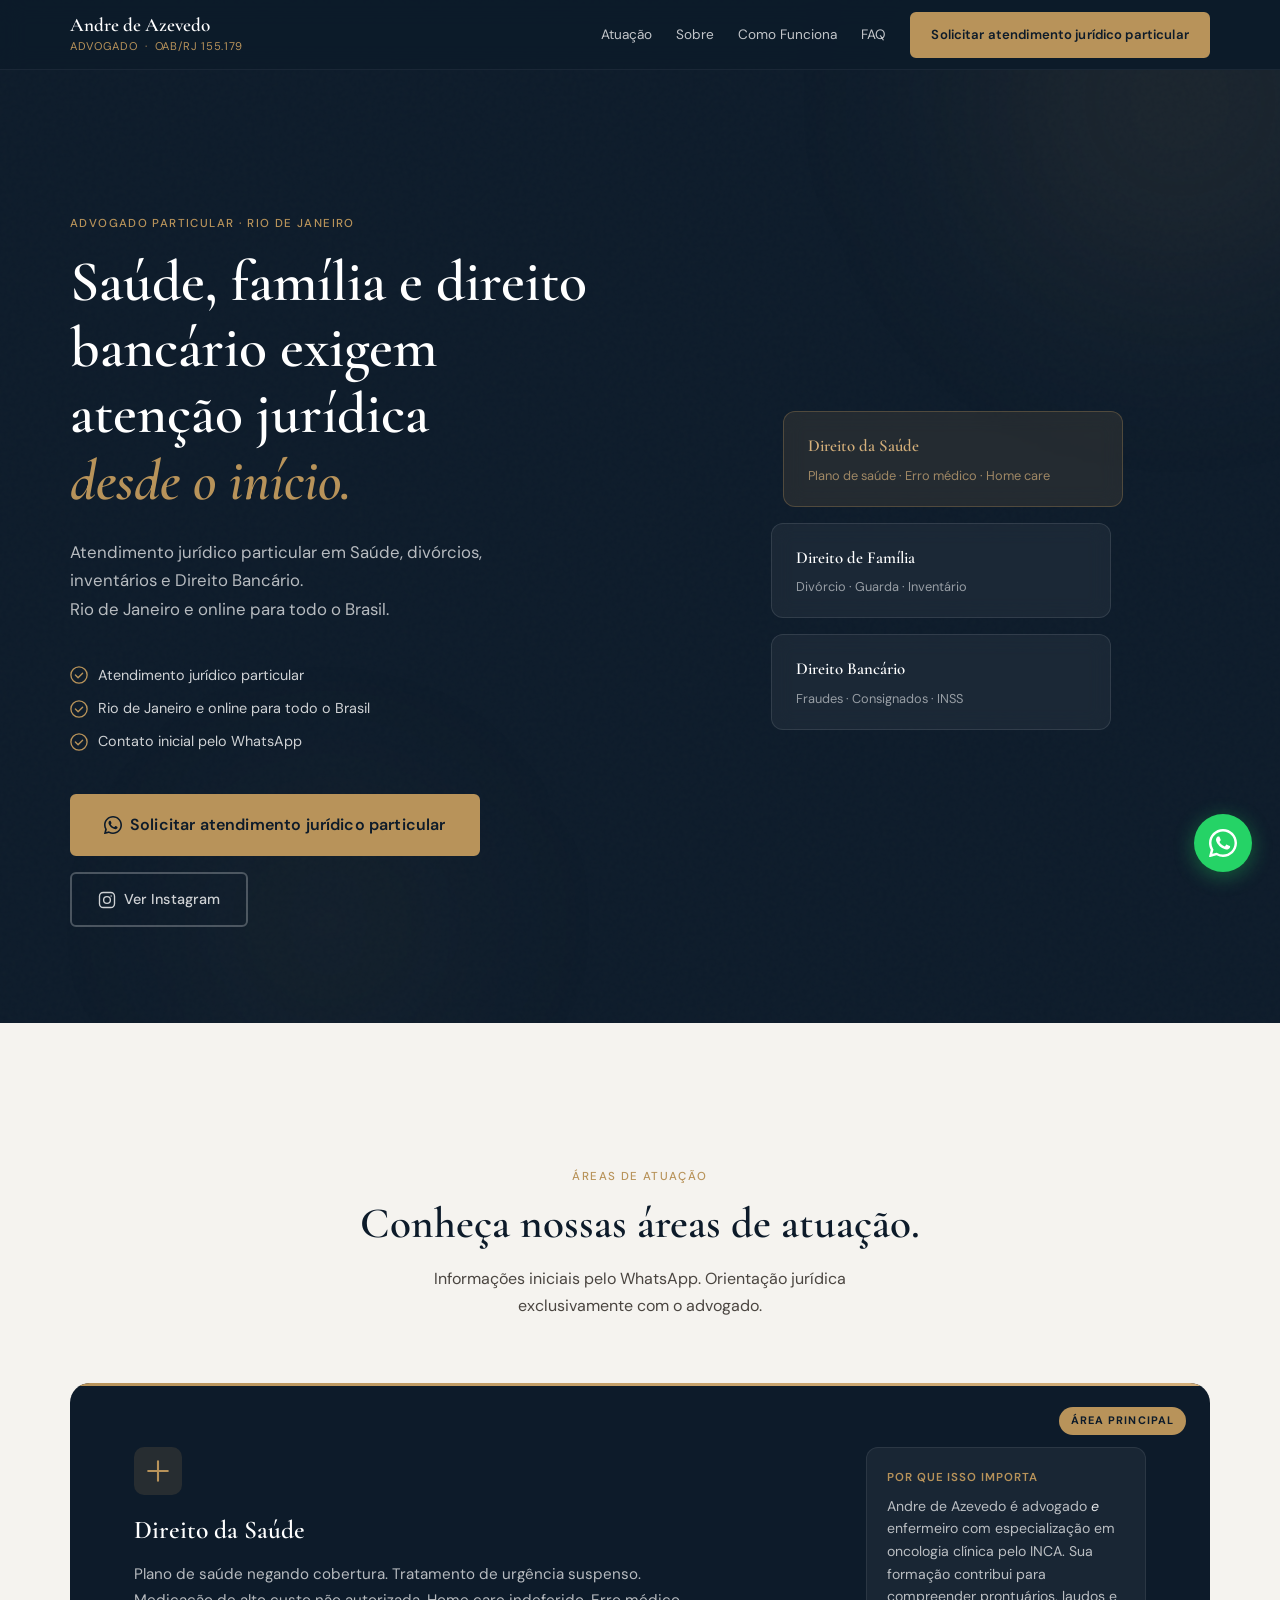
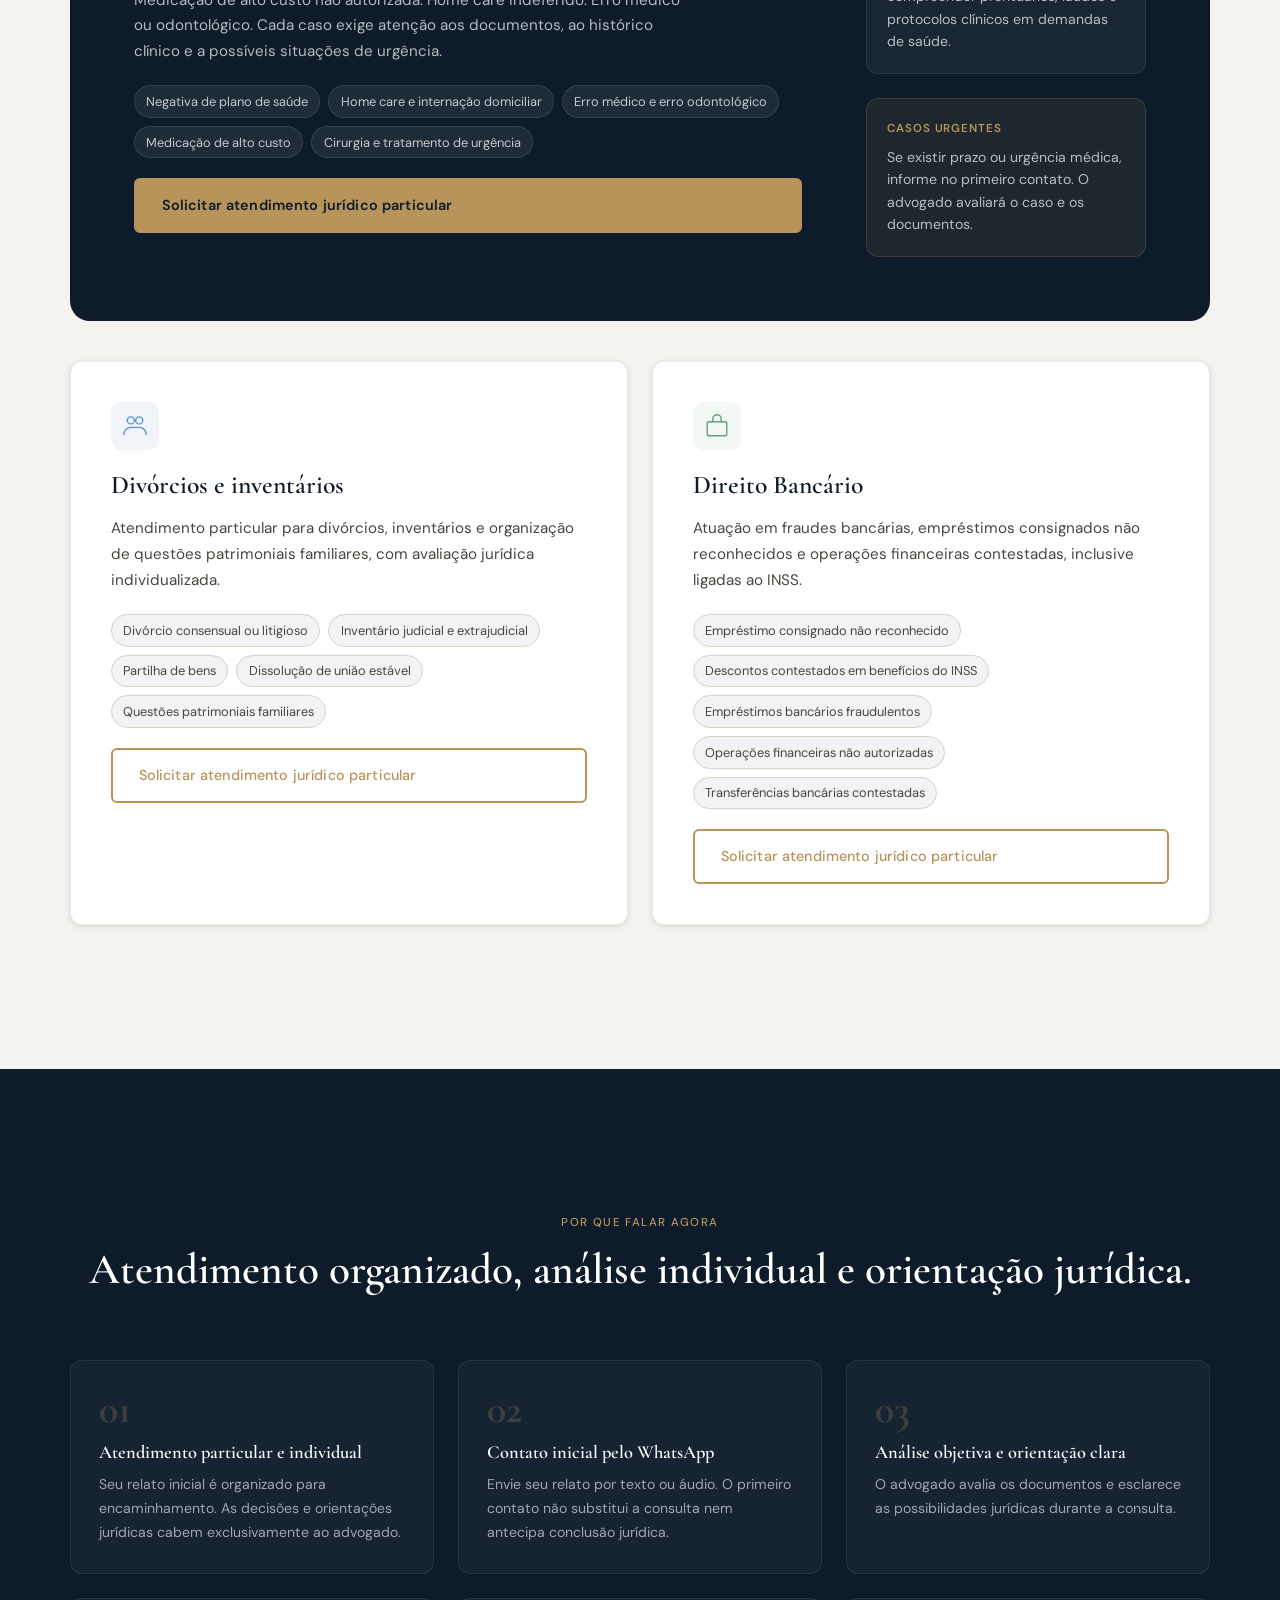
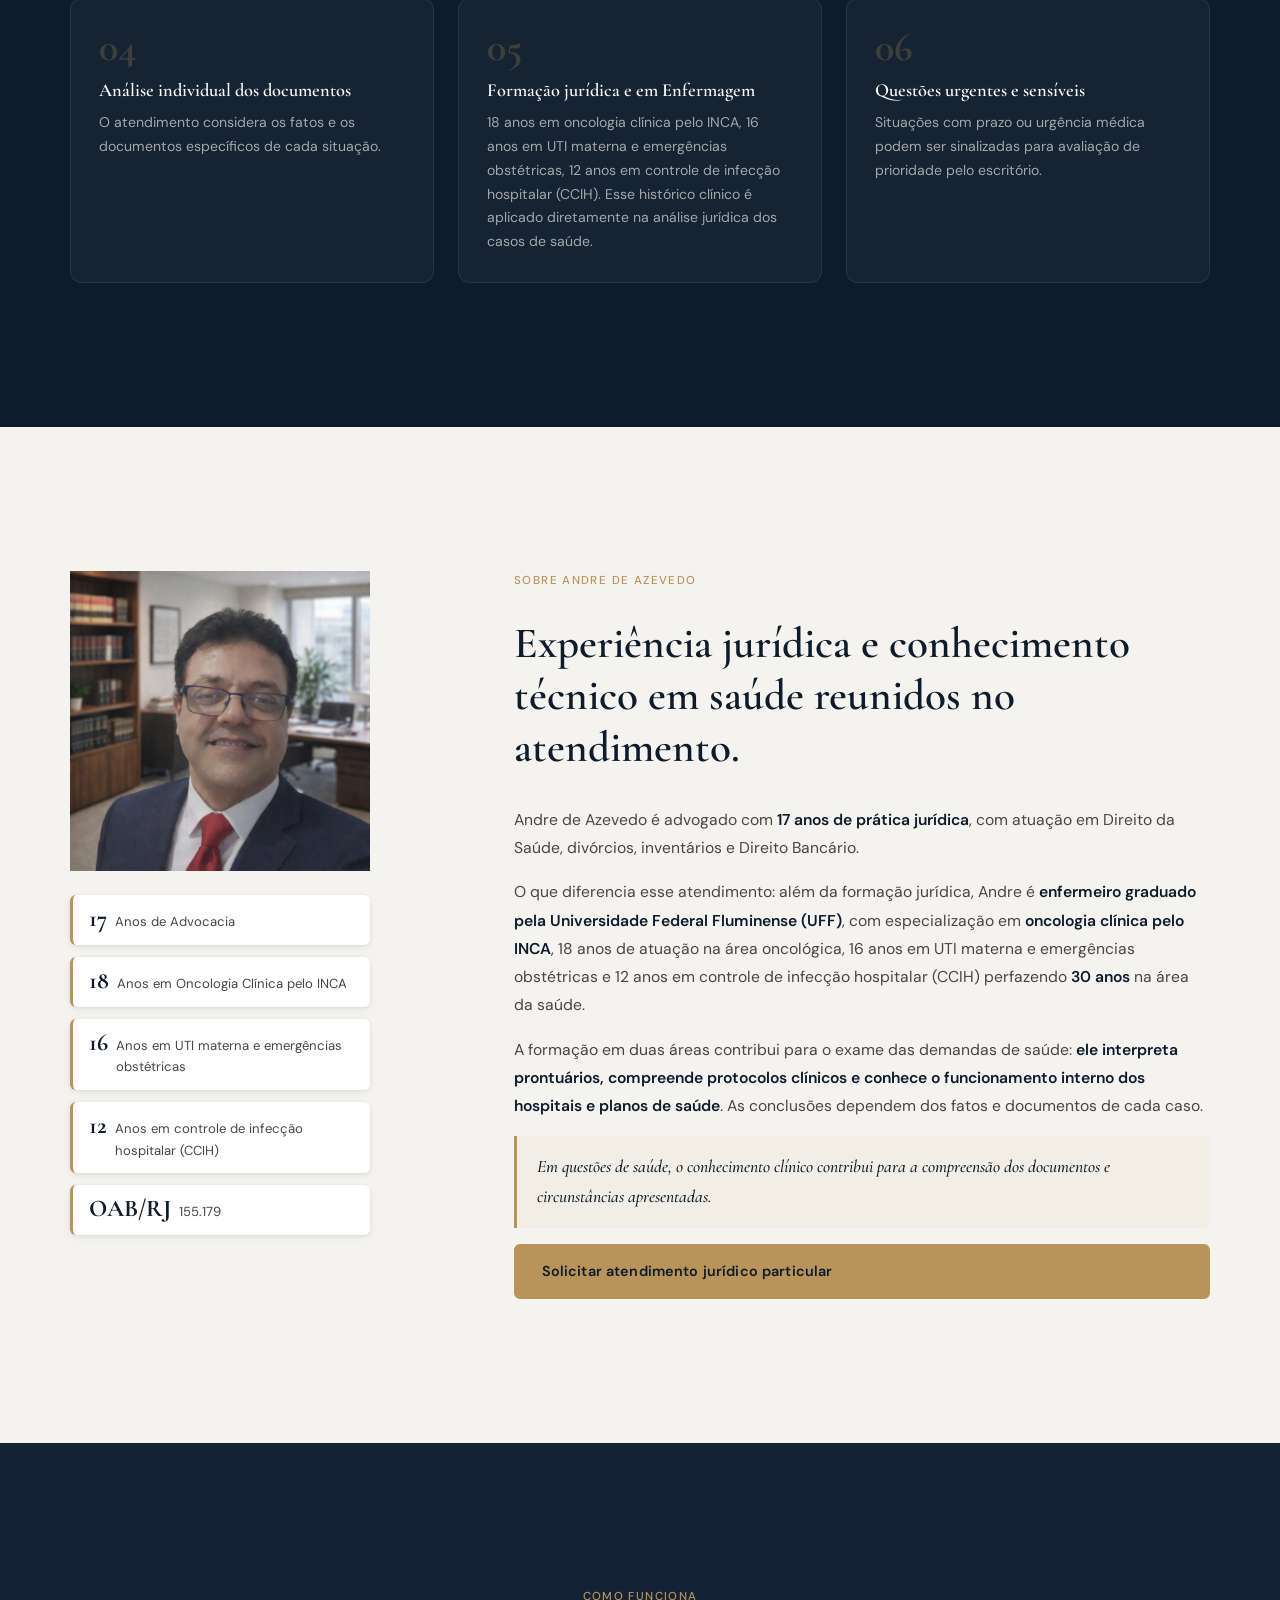
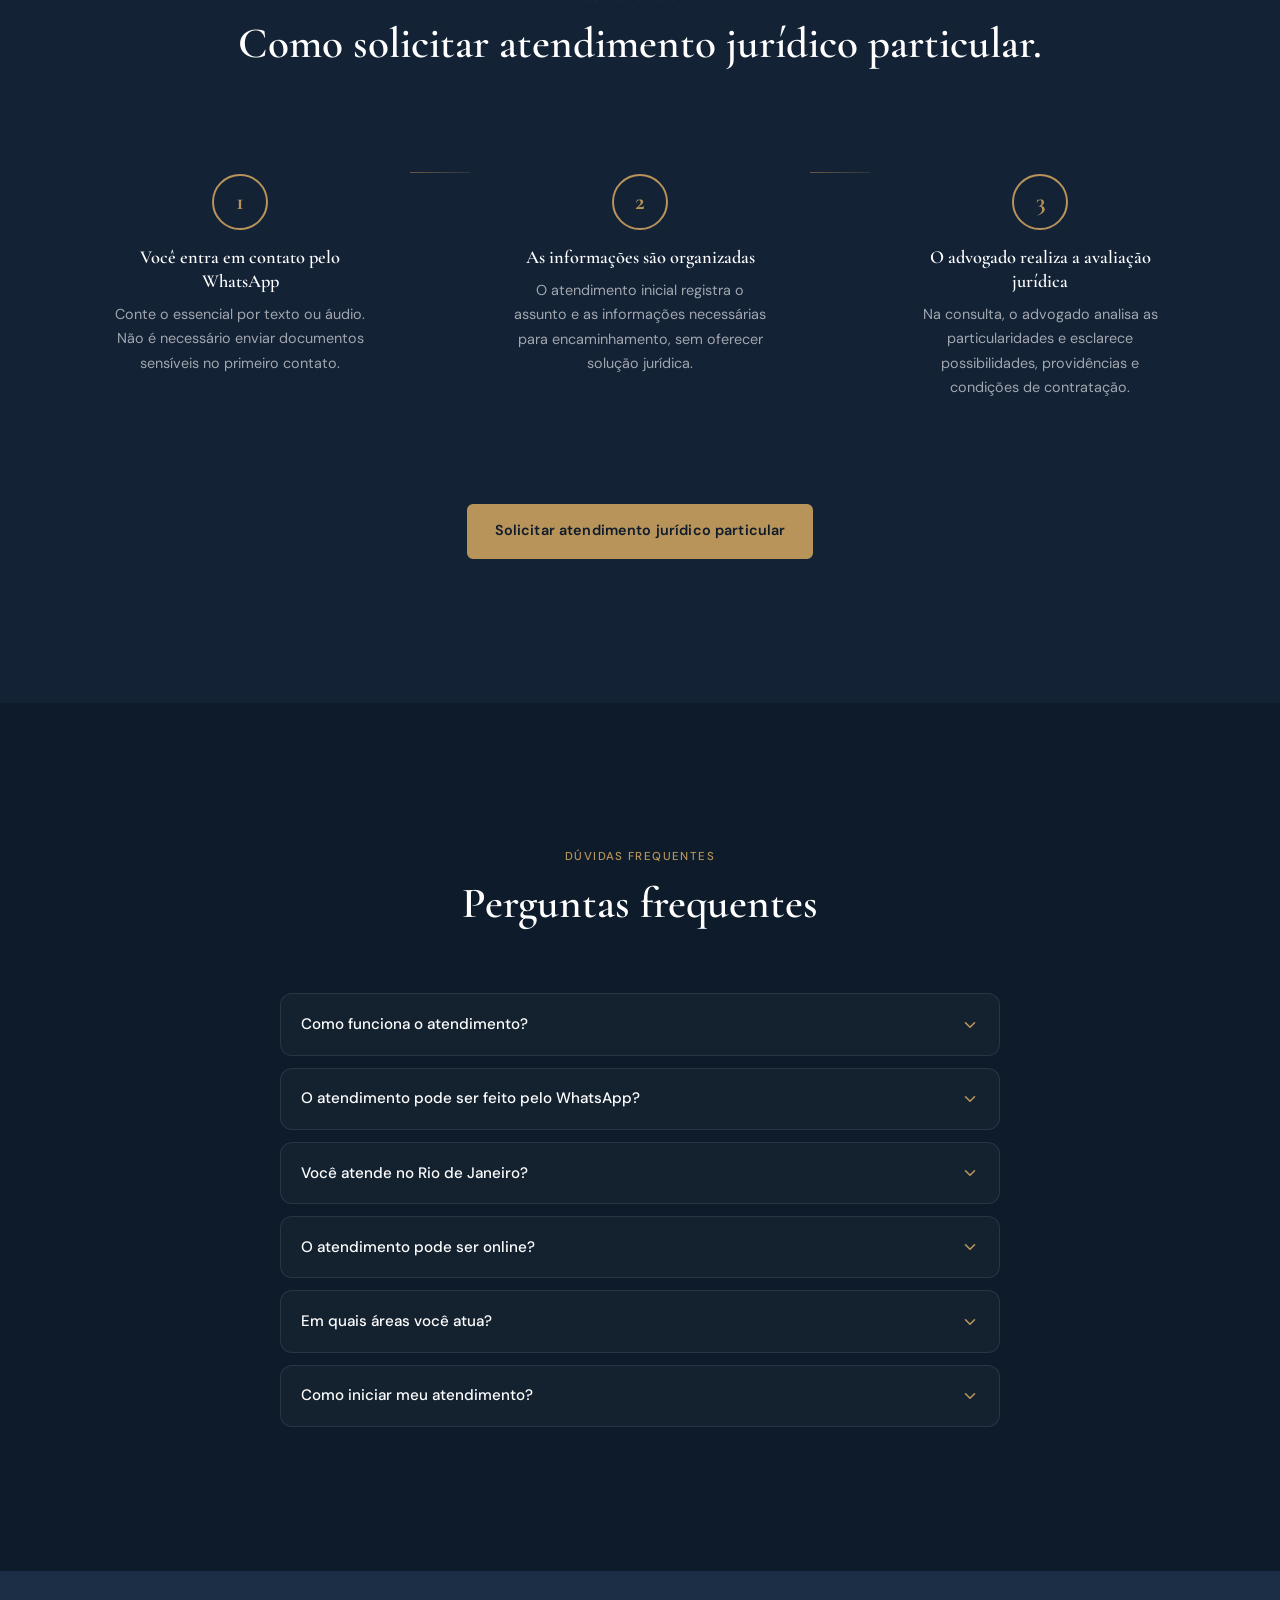
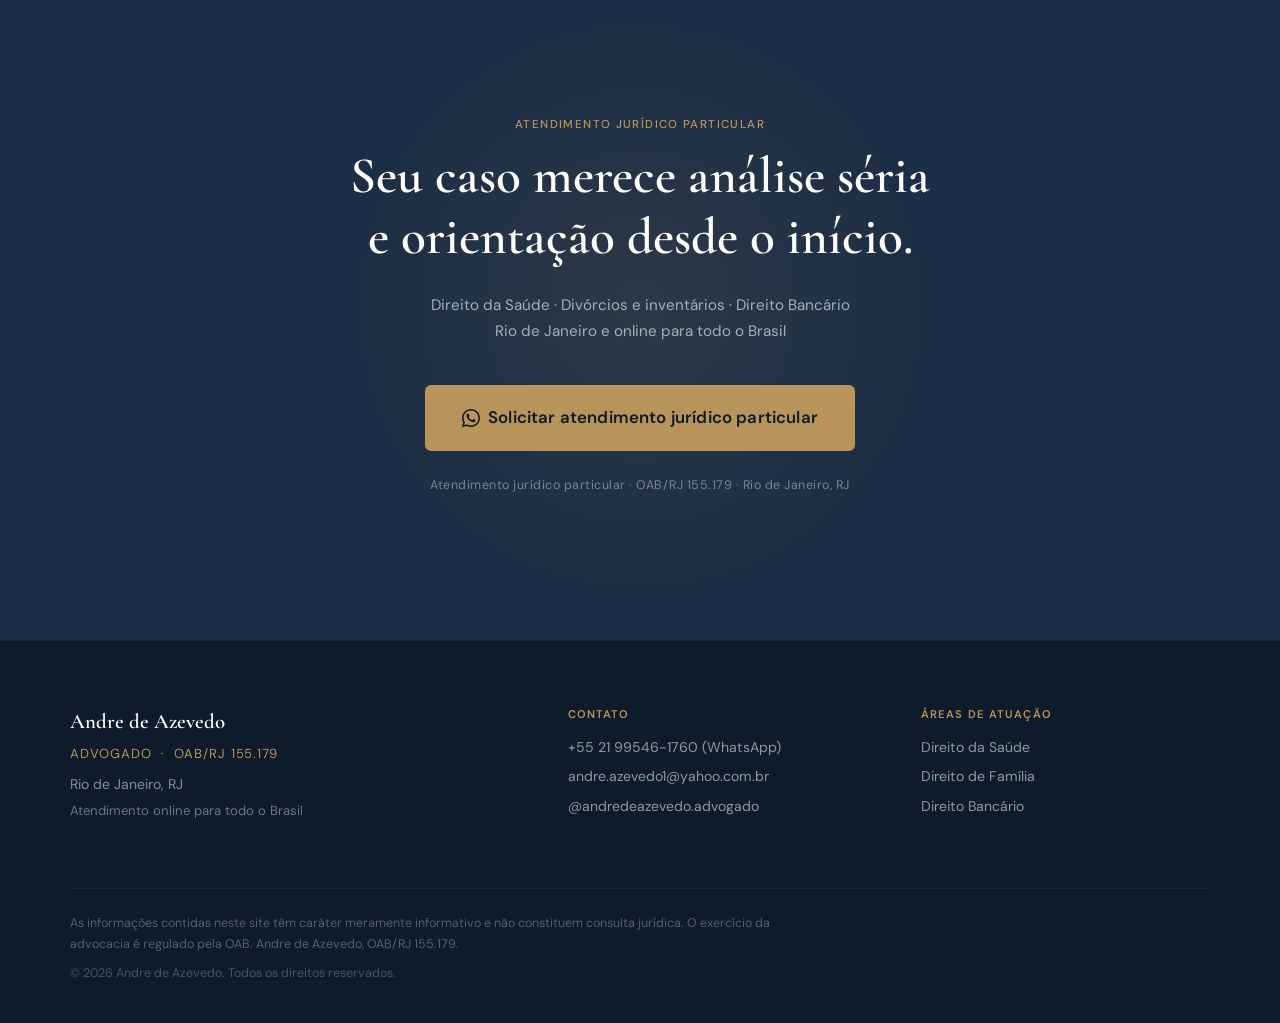
==== index.html @ 3c3c24b4 "Corrigir link da seção Direito Bancário no rodapé" ====
<!DOCTYPE html>
<html lang="pt-BR">
	<head>
		<meta charset="UTF-8">
		<meta name="viewport" content="width=device-width, initial-scale=1.0">

		<!-- ============================================================
       SEO - TITLE & META
       ============================================================ -->
		<title>André de Azevedo | Advocacia Particular RJ | Saúde, Divórcios, Inventários e Bancário</title>
		<link rel="icon" type="image/png" href="./assets/balance.png">
		<meta name="description" content="Advocacia particular no Rio de Janeiro em Direito da Saúde, divórcios, inventários e Direito Bancário, inclusive fraudes e consignados contestados. Contato inicial pelo WhatsApp.">
		<meta name="keywords" content="advogado divórcio rj, advogado inventário rj, advogado plano de saúde rj, advogado fraude bancária rj, advogado consignado rj">
		<meta name="robots" content="index, follow">
		<link rel="canonical" href="https://andredeazevedo.adv.br/">

		<!-- Open Graph -->
		<meta property="og:type" content="website">
		<meta property="og:title" content="Andre de Azevedo – Advogado Particular | Rio de Janeiro">
		<meta property="og:description" content="Advocacia particular em Saúde, Divórcios, Inventários e Direito Bancário. Rio de Janeiro e online.">
		<meta property="og:url" content="https://andredeazevedo.adv.br/">
		<meta property="og:locale" content="pt_BR">
		<!-- og:image: adicione o caminho da sua foto ou imagem aqui -->
		<meta property="og:image" content="https://andredeazevedo.adv.br/img/og-image.jpg">

		<!-- ============================================================
       TRACKING PLACEHOLDERS
       Descomente e adicione seus IDs quando estiver pronto
       ============================================================ -->

		<!-- Google Tag Manager -->
		<!--
  <script>(function(w,d,s,l,i){w[l]=w[l]||[];w[l].push({'gtm.start':
  new Date().getTime(),event:'gtm.js'});var f=d.getElementsByTagName(s)[0],
  j=d.createElement(s),dl=l!='dataLayer'?'&l='+l:'';j.async=true;j.src=
  'https://www.googletagmanager.com/gtm.js?id='+i+dl;f.parentNode.insertBefore(j,f);
  })(window,document,'script','dataLayer','GTM-XXXXXXX');</script>
  -->

		<!-- Google Analytics (GA4) -->
		<!--
  <script async src="https://www.googletagmanager.com/gtag/js?id=G-XXXXXXXXXX"></script>
  <script>
    window.dataLayer = window.dataLayer || [];
    function gtag(){dataLayer.push(arguments);}
    gtag('js', new Date());
    gtag('config', 'G-XXXXXXXXXX');
  </script>
  -->

		<!-- Meta Pixel -->
		<!--
  <script>
    !function(f,b,e,v,n,t,s){if(f.fbq)return;n=f.fbq=function(){n.callMethod?
    n.callMethod.apply(n,arguments):n.queue.push(arguments)};if(!f._fbq)f._fbq=n;
    n.push=n;n.loaded=!0;n.version='2.0';n.queue=[];t=b.createElement(e);t.async=!0;
    t.src=v;s=b.getElementsByTagName(e)[0];s.parent.insertBefore(t,s)}(window,
    document,'script','https://connect.facebook.net/en_US/fbevents.js');
    fbq('init', 'XXXXXXXXXXXXXXXXX');
    fbq('track', 'PageView');
  </script>
  -->

		<!-- JSON-LD Structured Data -->
		<script type="application/ld+json">
			{
				"@context": "https://schema.org",
				"@type": "LegalService",
				"name": "Andre de Azevedo – Advogado",
				"description": "Advocacia particular em Direito da Saúde, divórcios, inventários e Direito Bancário no Rio de Janeiro e online.",
				"url": "https://andredeazevedo.adv.br/",
				"telephone": "+55-21-99546-1760",
				"email": "andre.azevedo1@yahoo.com.br",
				"address": {
					"@type": "PostalAddress",
					"addressLocality": "Rio de Janeiro",
					"addressRegion": "RJ",
					"addressCountry": "BR"
					},
					"areaServed": "BR",
					"sameAs": ["https://www.instagram.com/andredeazevedo.advogado/"]
				}
		</script>

		<link rel="stylesheet" href="styles.css">
		<link rel="preconnect" href="https://fonts.googleapis.com">
		<link rel="preconnect" href="https://fonts.gstatic.com" crossorigin>
		<link href="https://fonts.googleapis.com/css2?family=Cormorant+Garamond:ital,wght@0,400;0,500;0,600;0,700;1,400;1,600&family=DM+Sans:ital,opsz,wght@0,9..40,300;0,9..40,400;0,9..40,500;0,9..40,600;1,9..40,300&display=swap" rel="stylesheet">
	</head>
	<body>

		<!-- ============================================================
       GTM NOSCRIPT (descomente junto com o GTM acima)
       ============================================================ -->
		<!--
  <noscript><iframe src="https://www.googletagmanager.com/ns.html?id=GTM-XXXXXXX"
  height="0" width="0" style="display:none;visibility:hidden"></iframe></noscript>
  -->

		<!-- ============================================================
       HEADER
       ============================================================ -->
		<header class="site-header" id="topo" role="banner">
			<div class="container header-inner">
				<a href="#topo" class="logo" aria-label="Andre de Azevedo Advogado – ir para o topo">
					<span class="logo-name">Andre de Azevedo</span>
					<span class="logo-title">Advogado &nbsp;·&nbsp; OAB/RJ 155.179</span>
				</a>

				<nav class="header-nav" aria-label="Navegação principal">
					<a href="#areas">Atuação</a>
					<a href="#sobre">Sobre</a>
					<a href="#como-funciona">Como Funciona</a>
					<a href="#faq">FAQ</a>
				</nav>

				<!-- ============================================================
           EDITAR: número e mensagem do WhatsApp
           ============================================================ -->
				<a href="https://wa.me/5521995461760?text=Ol%C3%A1%2C%20gostaria%20de%20solicitar%20atendimento%20jur%C3%ADdico%20particular."
				   class="btn btn-primary btn-header js-whatsapp-cta"
				   target="_blank"
				   rel="noopener noreferrer"
				   aria-label="Solicitar atendimento jurídico particular pelo WhatsApp"
				>
					Solicitar atendimento jurídico particular
				</a>

				<button class="menu-toggle" aria-label="Abrir menu" aria-expanded="false" aria-controls="mobile-menu">
					<span></span><span></span><span></span>
				</button>
			</div>
		</header>

		<!-- Mobile nav – fora do header para não alterar sua altura -->
		<div class="mobile-menu" id="mobile-menu" hidden>
			<a href="#areas" class="mobile-link">Atuação</a>
			<a href="#sobre" class="mobile-link">Sobre</a>
			<a href="#como-funciona" class="mobile-link">Como Funciona</a>
			<a href="#faq" class="mobile-link">FAQ</a>
			<a href="https://wa.me/5521995461760?text=Ol%C3%A1%2C%20gostaria%20de%20solicitar%20atendimento%20jur%C3%ADdico%20particular."
			   class="btn btn-primary btn-full js-whatsapp-cta"
			   target="_blank"
			   rel="noopener noreferrer"
			>Solicitar atendimento jurídico particular</a>
		</div>

		<main>

			<!-- ============================================================
         HERO
         ============================================================ -->
			<section class="hero" id="hero" aria-labelledby="hero-headline">
				<div class="hero-bg" aria-hidden="true">
					<div class="hero-grain"></div>
					<div class="hero-shape hero-shape-1"></div>
					<div class="hero-shape hero-shape-2"></div>
				</div>

				<div class="container hero-inner">
					<div class="hero-content">
						<p class="hero-eyebrow">Advogado particular · Rio de Janeiro</p>

						<h1 class="hero-headline" id="hero-headline">
							Saúde, família e direito bancário exigem atenção jurídica<br class="break-desktop">
							<em>desde o início.</em>
						</h1>

						<p class="hero-sub">
							Atendimento jurídico particular em Saúde, divórcios, inventários e Direito Bancário.<br>
							Rio de Janeiro e online para todo o Brasil.
						</p>

						<div class="hero-trust" aria-label="Diferenciais do atendimento">
							<div class="trust-item">
								<svg class="trust-icon" viewBox="0 0 20 20" aria-hidden="true"><circle cx="10" cy="10" r="9" stroke="currentColor" stroke-width="1.5" fill="none"/><path d="M6 10l3 3 5-5" stroke="currentColor" stroke-width="1.5" stroke-linecap="round" stroke-linejoin="round" fill="none"/></svg>
								Atendimento jurídico particular
							</div>
							<div class="trust-item">
								<svg class="trust-icon" viewBox="0 0 20 20" aria-hidden="true"><circle cx="10" cy="10" r="9" stroke="currentColor" stroke-width="1.5" fill="none"/><path d="M6 10l3 3 5-5" stroke="currentColor" stroke-width="1.5" stroke-linecap="round" stroke-linejoin="round" fill="none"/></svg>
								Rio de Janeiro e online para todo o Brasil
							</div>
							<div class="trust-item">
								<svg class="trust-icon" viewBox="0 0 20 20" aria-hidden="true"><circle cx="10" cy="10" r="9" stroke="currentColor" stroke-width="1.5" fill="none"/><path d="M6 10l3 3 5-5" stroke="currentColor" stroke-width="1.5" stroke-linecap="round" stroke-linejoin="round" fill="none"/></svg>
								Contato inicial pelo WhatsApp
							</div>
						</div>

						<div class="hero-ctas">
							<a href="https://wa.me/5521995461760?text=Ol%C3%A1%2C%20gostaria%20de%20solicitar%20atendimento%20jur%C3%ADdico%20particular."
							   class="btn btn-primary btn-hero js-whatsapp-cta"
							   target="_blank"
							   rel="noopener noreferrer"
							   aria-label="Solicitar atendimento jurídico particular pelo WhatsApp"
							>
								<svg class="btn-icon" viewBox="0 0 24 24" aria-hidden="true"><path d="M17.472 14.382c-.297-.149-1.758-.867-2.03-.967-.273-.099-.471-.148-.67.15-.197.297-.767.966-.94 1.164-.173.199-.347.223-.644.075-.297-.15-1.255-.463-2.39-1.475-.883-.788-1.48-1.761-1.653-2.059-.173-.297-.018-.458.13-.606.134-.133.298-.347.446-.52.149-.174.198-.298.298-.497.099-.198.05-.371-.025-.52-.075-.149-.669-1.612-.916-2.207-.242-.579-.487-.5-.669-.51-.173-.008-.371-.01-.57-.01-.198 0-.52.074-.792.372-.272.297-1.04 1.016-1.04 2.479 0 1.462 1.065 2.875 1.213 3.074.149.198 2.096 3.2 5.077 4.487.709.306 1.262.489 1.694.625.712.227 1.36.195 1.871.118.571-.085 1.758-.719 2.006-1.413.248-.694.248-1.289.173-1.413-.074-.124-.272-.198-.57-.347z" fill="currentColor"/><path d="M12 0C5.373 0 0 5.373 0 12c0 2.115.553 4.1 1.523 5.824L.057 23.5a.5.5 0 0 0 .614.612l5.806-1.525A11.94 11.94 0 0 0 12 24c6.627 0 12-5.373 12-12S18.627 0 12 0zm0 21.894a9.862 9.862 0 0 1-5.022-1.372l-.36-.215-3.73.98.997-3.645-.235-.374A9.862 9.862 0 0 1 2.106 12C2.106 6.53 6.53 2.106 12 2.106c5.471 0 9.894 4.424 9.894 9.894 0 5.471-4.423 9.894-9.894 9.894z" fill="currentColor"/></svg>
								Solicitar atendimento jurídico particular
							</a>
							<a href="https://www.instagram.com/andredeazevedo.advogado/"
							   class="btn btn-secondary js-instagram-cta"
							   target="_blank"
							   rel="noopener noreferrer"
							   aria-label="Ver perfil no Instagram"
							>
								<svg class="btn-icon" viewBox="0 0 24 24" aria-hidden="true"><rect x="2" y="2" width="20" height="20" rx="5" ry="5" stroke="currentColor" stroke-width="1.8" fill="none"/><circle cx="12" cy="12" r="4.5" stroke="currentColor" stroke-width="1.8" fill="none"/><circle cx="17.5" cy="6.5" r="1" fill="currentColor"/></svg>
								Ver Instagram
							</a>
						</div>
					</div>

					<div class="hero-visual" aria-hidden="true">
						<div class="hero-card-stack">
							<div class="hero-card hc-1">
								<span class="hc-label">Direito da Saúde</span>
								<span class="hc-sub">Plano de saúde · Erro médico · Home care</span>
							</div>
							<div class="hero-card hc-2">
								<span class="hc-label">Direito de Família</span>
								<span class="hc-sub">Divórcio · Guarda · Inventário</span>
							</div>
							<div class="hero-card hc-3">
								<span class="hc-label">Direito Bancário</span>
								<span class="hc-sub">Fraudes · Consignados · INSS</span>
							</div>
						</div>
					</div>
				</div>
			</section>

			<!-- ============================================================
         AREAS DE ATUAÇÃO
         ============================================================ -->
			<section class="areas" id="areas" aria-labelledby="areas-heading">
				<div class="container">
					<div class="section-header">
						<p class="section-eyebrow">Áreas de atuação</p>
						<h2 class="section-title" id="areas-heading">Conheça nossas áreas de atuação.</h2>
						<p class="section-sub">Informações iniciais pelo WhatsApp. Orientação jurídica exclusivamente com o advogado.</p>
					</div>

					<!-- SAÚDE (destaque) -->
					<div class="area-featured" id="saude">
						<div class="area-featured-badge">Área principal</div>
						<div class="area-featured-inner">
							<div class="area-featured-content">
								<div class="area-icon area-icon-health" aria-hidden="true">
									<svg viewBox="0 0 40 40"><path d="M20 6v28M6 20h28" stroke="currentColor" stroke-width="3" stroke-linecap="round"/></svg>
								</div>
								<h3 class="area-title">Direito da Saúde</h3>
								<p class="area-desc">
									Plano de saúde negando cobertura. Tratamento de urgência suspenso. Medicação de alto custo não autorizada. Home care indeferido. Erro médico ou odontológico.
									Cada caso exige atenção aos documentos, ao histórico clínico e a possíveis situações de urgência.
								</p>
								<ul class="area-cases" aria-label="Casos atendidos em Direito da Saúde">
									<li>Negativa de plano de saúde</li>
									<li>Home care e internação domiciliar</li>
									<li>Erro médico e erro odontológico</li>
									<li>Medicação de alto custo</li>
									<li>Cirurgia e tratamento de urgência</li>
								</ul>
								<a href="https://wa.me/5521995461760?text=Ol%C3%A1%2C%20gostaria%20de%20solicitar%20atendimento%20jur%C3%ADdico%20particular."
								   class="btn btn-primary js-whatsapp-cta"
								   target="_blank"
								   rel="noopener noreferrer"
								>Solicitar atendimento jurídico particular</a>
							</div>
							<div class="area-featured-aside">
								<div class="aside-block">
									<p class="aside-title">Por que isso importa</p>
									<p class="aside-text">
										Andre de Azevedo é advogado <em>e</em>
										enfermeiro com especialização em oncologia clínica pelo INCA. Sua formação contribui para compreender prontuários, laudos e protocolos clínicos em demandas de saúde.
									</p>
								</div>
								<div class="aside-block aside-urgency">
									<p class="aside-title">Casos urgentes</p>
									<p class="aside-text">
										Se existir prazo ou urgência médica, informe no primeiro contato. O advogado avaliará o caso e os documentos.
									</p>
								</div>
							</div>
						</div>
					</div>

					<!-- FAMÍLIA + BANCÁRIO -->
					<div class="area-grid">
						<!-- Família -->
						<div class="area-card" id="familia">
							<div class="area-icon area-icon-family" aria-hidden="true">
								<svg viewBox="0 0 40 40"><circle cx="14" cy="12" r="5" stroke="currentColor" stroke-width="2" fill="none"/><circle cx="26" cy="12" r="5" stroke="currentColor" stroke-width="2" fill="none"/><path d="M4 32c0-5.523 4.477-10 10-10h12c5.523 0 10 4.477 10 10" stroke="currentColor" stroke-width="2" fill="none" stroke-linecap="round"/></svg>
							</div>
							<h3 class="area-title">Divórcios e inventários</h3>
							<p class="area-desc">
								Atendimento particular para divórcios, inventários e organização de questões patrimoniais familiares, com avaliação jurídica individualizada.
							</p>
							<ul class="area-cases" aria-label="Casos atendidos em Direito de Família">
								<li>Divórcio consensual ou litigioso</li>
								<li>Inventário judicial e extrajudicial</li>
								<li>Partilha de bens</li>
								<li>Dissolução de união estável</li>
								<li>Questões patrimoniais familiares</li>
							</ul>
							<a href="https://wa.me/5521995461760?text=Ol%C3%A1%2C%20gostaria%20de%20solicitar%20atendimento%20jur%C3%ADdico%20particular."
							   class="btn btn-outline js-whatsapp-cta"
							   target="_blank"
							   rel="noopener noreferrer"
							>Solicitar atendimento jurídico particular</a>
						</div>

						<!-- Bancário -->
						<div class="area-card" id="bancario">
							<div class="area-icon area-icon-consumer" aria-hidden="true">
								<svg viewBox="0 0 40 40"><rect x="6" y="14" width="28" height="20" rx="3" stroke="currentColor" stroke-width="2" fill="none"/><path d="M14 14v-4a6 6 0 0 1 12 0v4" stroke="currentColor" stroke-width="2" fill="none" stroke-linecap="round"/></svg>
							</div>
							<h3 class="area-title">Direito Bancário</h3>
							<p class="area-desc">
								Atuação em fraudes bancárias, empréstimos consignados não reconhecidos e operações financeiras contestadas, inclusive ligadas ao INSS.
							</p>
							<ul class="area-cases" aria-label="Casos atendidos em Direito Bancário">
								<li>Empréstimo consignado não reconhecido</li>
								<li>Descontos contestados em benefícios do INSS</li>
								<li>Empréstimos bancários fraudulentos</li>
								<li>Operações financeiras não autorizadas</li>
								<li>Transferências bancárias contestadas</li>
							</ul>
							<a href="https://wa.me/5521995461760?text=Ol%C3%A1%2C%20gostaria%20de%20solicitar%20atendimento%20jur%C3%ADdico%20particular."
							   class="btn btn-outline js-whatsapp-cta"
							   target="_blank"
							   rel="noopener noreferrer"
							>Solicitar atendimento jurídico particular</a>
						</div>
					</div>
				</div>
			</section>

			<!-- ============================================================
         POR QUE CONTRATAR
         ============================================================ -->
			<section class="why" id="por-que" aria-labelledby="why-heading">
				<div class="container">
					<div class="section-header section-header-light">
						<p class="section-eyebrow">Por que falar agora</p>
						<h2 class="section-title" id="why-heading">Atendimento organizado, análise individual e orientação jurídica.</h2>
					</div>

					<div class="why-grid">
						<div class="why-card">
							<div class="why-num" aria-hidden="true">01</div>
							<h3 class="why-title">Atendimento particular e individual</h3>
							<p class="why-desc">Seu relato inicial é organizado para encaminhamento. As decisões e orientações jurídicas cabem exclusivamente ao advogado.</p>
						</div>
						<div class="why-card">
							<div class="why-num" aria-hidden="true">02</div>
							<h3 class="why-title">Contato inicial pelo WhatsApp</h3>
							<p class="why-desc">Envie seu relato por texto ou áudio. O primeiro contato não substitui a consulta nem antecipa conclusão jurídica.</p>
						</div>
						<div class="why-card">
							<div class="why-num" aria-hidden="true">03</div>
							<h3 class="why-title">Análise objetiva e orientação clara</h3>
							<p class="why-desc">O advogado avalia os documentos e esclarece as possibilidades jurídicas durante a consulta.</p>
						</div>
						<div class="why-card">
							<div class="why-num" aria-hidden="true">04</div>
							<h3 class="why-title">Análise individual dos documentos</h3>
							<p class="why-desc">O atendimento considera os fatos e os documentos específicos de cada situação.</p>
						</div>
						<div class="why-card">
							<div class="why-num" aria-hidden="true">05</div>
							<h3 class="why-title">Formação jurídica e em Enfermagem</h3>
							<p class="why-desc">18 anos em oncologia clínica pelo INCA, 16 anos em UTI materna e emergências obstétricas, 12 anos em controle de infecção hospitalar (CCIH). Esse histórico clínico é aplicado diretamente na análise jurídica dos casos de saúde.</p>
						</div>
						<div class="why-card">
							<div class="why-num" aria-hidden="true">06</div>
							<h3 class="why-title">Questões urgentes e sensíveis</h3>
							<p class="why-desc">Situações com prazo ou urgência médica podem ser sinalizadas para avaliação de prioridade pelo escritório.</p>
						</div>
					</div>
				</div>
			</section>

			<!-- ============================================================
         SOBRE MIM
         ============================================================ -->
			<section class="sobre" id="sobre" aria-labelledby="sobre-heading">
				<div class="container sobre-inner">
					<div class="sobre-visual" aria-hidden="true">
						<img src="./assets/foto.webp">
						<div class="sobre-credentials">
							<div class="cred-item">
								<span class="cred-num">17</span>
								<span class="cred-label">Anos de Advocacia</span>
							</div>
							<div class="cred-item">
								<span class="cred-num">18</span>
								<span class="cred-label">Anos em Oncologia Clínica pelo INCA</span>
							</div>
							<div class="cred-item">
								<span class="cred-num">16</span>
								<span class="cred-label">Anos em UTI materna e emergências obstétricas</span>
							</div>
							<div class="cred-item">
								<span class="cred-num">12</span>
								<span class="cred-label">Anos em controle de infecção hospitalar (CCIH)</span>
							</div>
							<div class="cred-item">
								<span class="cred-num">OAB/RJ</span>
								<span class="cred-label">155.179</span>
							</div>
						</div>
					</div>

					<div class="sobre-content">
						<p class="section-eyebrow">Sobre Andre de Azevedo</p>
						<h2 class="section-title left-align" id="sobre-heading">Experiência jurídica e conhecimento técnico em saúde reunidos no atendimento.</h2>

						<p class="sobre-text">
							Andre de Azevedo é advogado com <strong>17 anos de prática jurídica</strong>, com atuação em Direito da Saúde, divórcios, inventários e Direito Bancário.
						</p>
						<p class="sobre-text">
							O que diferencia esse atendimento: além da formação jurídica, Andre é <strong>enfermeiro graduado pela Universidade Federal Fluminense (UFF)</strong>, com especialização em <strong>oncologia clínica pelo INCA</strong>, 18 anos de atuação na área oncológica, 16 anos em UTI materna e emergências obstétricas e 12 anos em controle de infecção hospitalar (CCIH) perfazendo <strong>30 anos</strong>
							na área da saúde.
						</p>
						<p class="sobre-text">
							A formação em duas áreas contribui para o exame das demandas de saúde: <strong>ele interpreta prontuários, compreende protocolos clínicos e conhece o funcionamento interno dos hospitais e planos de saúde</strong>. As conclusões dependem dos fatos e documentos de cada caso.
						</p>
						<p class="sobre-text sobre-text-emphasis">
							Em questões de saúde, o conhecimento clínico contribui para a compreensão dos documentos e circunstâncias apresentadas.
						</p>

						<a href="https://wa.me/5521995461760?text=Ol%C3%A1%2C%20gostaria%20de%20solicitar%20atendimento%20jur%C3%ADdico%20particular."
						   class="btn btn-primary js-whatsapp-cta"
						   target="_blank"
						   rel="noopener noreferrer"
						>Solicitar atendimento jurídico particular</a>
					</div>
				</div>
			</section>

			<!-- ============================================================
         COMO FUNCIONA
         ============================================================ -->
			<section class="como-funciona" id="como-funciona" aria-labelledby="como-heading">
				<div class="container">
					<div class="section-header">
						<p class="section-eyebrow">Como funciona</p>
						<h2 class="section-title" id="como-heading">Como solicitar atendimento jurídico particular.</h2>
					</div>

					<div class="steps-row">
						<div class="step-item">
							<div class="step-num" aria-hidden="true">1</div>
							<h3 class="step-title">Você entra em contato pelo WhatsApp</h3>
							<p class="step-desc">Conte o essencial por texto ou áudio. Não é necessário enviar documentos sensíveis no primeiro contato.</p>
						</div>
						<div class="step-connector" aria-hidden="true"></div>
						<div class="step-item">
							<div class="step-num" aria-hidden="true">2</div>
							<h3 class="step-title">As informações são organizadas</h3>
							<p class="step-desc">O atendimento inicial registra o assunto e as informações necessárias para encaminhamento, sem oferecer solução jurídica.</p>
						</div>
						<div class="step-connector" aria-hidden="true"></div>
						<div class="step-item">
							<div class="step-num" aria-hidden="true">3</div>
							<h3 class="step-title">O advogado realiza a avaliação jurídica</h3>
							<p class="step-desc">Na consulta, o advogado analisa as particularidades e esclarece possibilidades, providências e condições de contratação.</p>
						</div>
					</div>

					<div class="steps-cta">
						<a href="https://wa.me/5521995461760?text=Ol%C3%A1%2C%20gostaria%20de%20solicitar%20atendimento%20jur%C3%ADdico%20particular."
						   class="btn btn-primary js-whatsapp-cta"
						   target="_blank"
						   rel="noopener noreferrer"
						>Solicitar atendimento jurídico particular</a>
					</div>
				</div>
			</section>

			<!-- ============================================================
         FAQ
         ============================================================ -->
			<section class="faq" id="faq" aria-labelledby="faq-heading">
				<div class="container">
					<div class="section-header section-header-light">
						<p class="section-eyebrow">Dúvidas frequentes</p>
						<h2 class="section-title" id="faq-heading">Perguntas frequentes</h2>
					</div>

					<div class="faq-list" role="list">

						<div class="faq-item" role="listitem">
							<button class="faq-trigger" aria-expanded="false" aria-controls="faq-1">
								Como funciona o atendimento?
								<svg class="faq-chevron" viewBox="0 0 20 20" aria-hidden="true"><path d="M5 7.5l5 5 5-5" stroke="currentColor" stroke-width="1.8" stroke-linecap="round" stroke-linejoin="round" fill="none"/></svg>
							</button>
							<div class="faq-answer" id="faq-1" hidden>
								O contato inicial é feito pelo WhatsApp para registrar informações básicas. A orientação jurídica é prestada exclusivamente pelo advogado em consulta.
							</div>
						</div>

						<div class="faq-item" role="listitem">
							<button class="faq-trigger" aria-expanded="false" aria-controls="faq-2">
								O atendimento pode ser feito pelo WhatsApp?
								<svg class="faq-chevron" viewBox="0 0 20 20" aria-hidden="true"><path d="M5 7.5l5 5 5-5" stroke="currentColor" stroke-width="1.8" stroke-linecap="round" stroke-linejoin="round" fill="none"/></svg>
							</button>
							<div class="faq-answer" id="faq-2" hidden>
								Sim. É possível enviar mensagens escritas e áudios. O atendimento poderá continuar por videochamada ou presencialmente, conforme disponibilidade.
							</div>
						</div>

						<div class="faq-item" role="listitem">
							<button class="faq-trigger" aria-expanded="false" aria-controls="faq-3">
								Você atende no Rio de Janeiro?
								<svg class="faq-chevron" viewBox="0 0 20 20" aria-hidden="true"><path d="M5 7.5l5 5 5-5" stroke="currentColor" stroke-width="1.8" stroke-linecap="round" stroke-linejoin="round" fill="none"/></svg>
							</button>
							<div class="faq-answer" id="faq-3" hidden>
								Sim. O escritório está no Rio de Janeiro, com atendimento presencial e online. Clientes de todo o estado do Rio e de outras partes do Brasil são atendidos regularmente.
							</div>
						</div>

						<div class="faq-item" role="listitem">
							<button class="faq-trigger" aria-expanded="false" aria-controls="faq-4">
								O atendimento pode ser online?
								<svg class="faq-chevron" viewBox="0 0 20 20" aria-hidden="true"><path d="M5 7.5l5 5 5-5" stroke="currentColor" stroke-width="1.8" stroke-linecap="round" stroke-linejoin="round" fill="none"/></svg>
							</button>
							<div class="faq-answer" id="faq-4" hidden>
								Sim. O atendimento online é realizado para clientes de todo o Brasil. Documentos, orientações e acompanhamento do processo podem ser conduzidos inteiramente a distância.
							</div>
						</div>

						<div class="faq-item" role="listitem">
							<button class="faq-trigger" aria-expanded="false" aria-controls="faq-5">
								Em quais áreas você atua?
								<svg class="faq-chevron" viewBox="0 0 20 20" aria-hidden="true"><path d="M5 7.5l5 5 5-5" stroke="currentColor" stroke-width="1.8" stroke-linecap="round" stroke-linejoin="round" fill="none"/></svg>
							</button>
							<div class="faq-answer" id="faq-5" hidden>
								As principais áreas apresentadas são Direito da Saúde, divórcios e inventários, e Direito Bancário, especialmente fraudes e empréstimos consignados contestados.
							</div>
						</div>

						<div class="faq-item" role="listitem">
							<button class="faq-trigger" aria-expanded="false" aria-controls="faq-6">
								Como iniciar meu atendimento?
								<svg class="faq-chevron" viewBox="0 0 20 20" aria-hidden="true"><path d="M5 7.5l5 5 5-5" stroke="currentColor" stroke-width="1.8" stroke-linecap="round" stroke-linejoin="round" fill="none"/></svg>
							</button>
							<div class="faq-answer" id="faq-6" hidden>
								Clique no botão de WhatsApp para apresentar seu assunto. O contato inicial serve para encaminhamento; orientações jurídicas cabem ao advogado.
							</div>
						</div>
					</div>
				</div>
			</section>

			<!-- ============================================================
         CONVERSÃO FINAL
         ============================================================ -->
			<section class="final-cta" id="contato" aria-labelledby="final-heading">
				<div class="final-bg" aria-hidden="true">
					<div class="final-shape"></div>
				</div>
				<div class="container final-inner">
					<p class="section-eyebrow eyebrow-light">Atendimento jurídico particular</p>
					<h2 class="final-title" id="final-heading">
						Seu caso merece análise séria<br>e orientação desde o início.
					</h2>
					<p class="final-sub">
						Direito da Saúde · Divórcios e inventários · Direito Bancário<br>
						Rio de Janeiro e online para todo o Brasil
					</p>
					<a href="https://wa.me/5521995461760?text=Ol%C3%A1%2C%20gostaria%20de%20solicitar%20atendimento%20jur%C3%ADdico%20particular."
					   class="btn btn-primary btn-final js-whatsapp-cta"
					   target="_blank"
					   rel="noopener noreferrer"
					   aria-label="Solicitar atendimento jurídico particular pelo WhatsApp"
					>
						<svg class="btn-icon" viewBox="0 0 24 24" aria-hidden="true"><path d="M17.472 14.382c-.297-.149-1.758-.867-2.03-.967-.273-.099-.471-.148-.67.15-.197.297-.767.966-.94 1.164-.173.199-.347.223-.644.075-.297-.15-1.255-.463-2.39-1.475-.883-.788-1.48-1.761-1.653-2.059-.173-.297-.018-.458.13-.606.134-.133.298-.347.446-.52.149-.174.198-.298.298-.497.099-.198.05-.371-.025-.52-.075-.149-.669-1.612-.916-2.207-.242-.579-.487-.5-.669-.51-.173-.008-.371-.01-.57-.01-.198 0-.52.074-.792.372-.272.297-1.04 1.016-1.04 2.479 0 1.462 1.065 2.875 1.213 3.074.149.198 2.096 3.2 5.077 4.487.709.306 1.262.489 1.694.625.712.227 1.36.195 1.871.118.571-.085 1.758-.719 2.006-1.413.248-.694.248-1.289.173-1.413-.074-.124-.272-.198-.57-.347z" fill="currentColor"/><path d="M12 0C5.373 0 0 5.373 0 12c0 2.115.553 4.1 1.523 5.824L.057 23.5a.5.5 0 0 0 .614.612l5.806-1.525A11.94 11.94 0 0 0 12 24c6.627 0 12-5.373 12-12S18.627 0 12 0zm0 21.894a9.862 9.862 0 0 1-5.022-1.372l-.36-.215-3.73.98.997-3.645-.235-.374A9.862 9.862 0 0 1 2.106 12C2.106 6.53 6.53 2.106 12 2.106c5.471 0 9.894 4.424 9.894 9.894 0 5.471-4.423 9.894-9.894 9.894z" fill="currentColor"/></svg>
						Solicitar atendimento jurídico particular
					</a>
					<p class="final-micro">
						Atendimento jurídico particular · OAB/RJ 155.179 · Rio de Janeiro, RJ
					</p>
				</div>
			</section>
		</main>

		<!-- ============================================================
       FOOTER
       ============================================================ -->
		<footer class="site-footer" role="contentinfo">
			<div class="container footer-inner">
				<div class="footer-top">
					<div class="footer-brand">
						<p class="footer-name">Andre de Azevedo</p>
						<p class="footer-role">Advogado &nbsp;·&nbsp; OAB/RJ 155.179</p>
						<p class="footer-location">Rio de Janeiro, RJ</p>
						<p class="footer-coverage">Atendimento online para todo o Brasil</p>
					</div>

					<div class="footer-contact">
						<p class="footer-section-label">Contato</p>
						<!-- EDITAR: links de contato -->
						<a href="https://wa.me/5521995461760?text=Ol%C3%A1%2C%20gostaria%20de%20solicitar%20atendimento%20jur%C3%ADdico%20particular." class="footer-link js-whatsapp-cta" target="_blank" rel="noopener noreferrer">+55 21 99546-1760 (WhatsApp)</a>
						<a href="mailto:andre.azevedo1@yahoo.com.br" class="footer-link">andre.azevedo1@yahoo.com.br</a>
						<a href="https://www.instagram.com/andredeazevedo.advogado/" class="footer-link js-instagram-cta" target="_blank" rel="noopener noreferrer">@andredeazevedo.advogado</a>
					</div>

					<div class="footer-areas">
						<p class="footer-section-label">Áreas de atuação</p>
						<a href="#saude" class="footer-link">Direito da Saúde</a>
						<a href="#familia" class="footer-link">Direito de Família</a>
						<a href="#bancario" class="footer-link">Direito Bancário</a>
					</div>
				</div>

				<div class="footer-bottom">
					<p class="footer-disclaimer">
						As informações contidas neste site têm caráter meramente informativo e não constituem consulta jurídica. O exercício da advocacia é regulado pela OAB. Andre de Azevedo, OAB/RJ 155.179.
					</p>
					<p class="footer-copy">© <span id="footer-year"></span>
						Andre de Azevedo. Todos os direitos reservados.</p>
				</div>
			</div>
		</footer>

		<!-- ============================================================
       FLOATING WHATSAPP BUTTON
       ============================================================ -->
		<a href="https://wa.me/5521995461760?text=Ol%C3%A1%2C%20gostaria%20de%20solicitar%20atendimento%20jur%C3%ADdico%20particular."
		   class="fab-whatsapp js-whatsapp-cta"
		   target="_blank"
		   rel="noopener noreferrer"
		   aria-label="Solicitar atendimento jurídico particular pelo WhatsApp"
		>
			<svg class="fab-icon" viewBox="0 0 24 24" aria-hidden="true"><path d="M17.472 14.382c-.297-.149-1.758-.867-2.03-.967-.273-.099-.471-.148-.67.15-.197.297-.767.966-.94 1.164-.173.199-.347.223-.644.075-.297-.15-1.255-.463-2.39-1.475-.883-.788-1.48-1.761-1.653-2.059-.173-.297-.018-.458.13-.606.134-.133.298-.347.446-.52.149-.174.198-.298.298-.497.099-.198.05-.371-.025-.52-.075-.149-.669-1.612-.916-2.207-.242-.579-.487-.5-.669-.51-.173-.008-.371-.01-.57-.01-.198 0-.52.074-.792.372-.272.297-1.04 1.016-1.04 2.479 0 1.462 1.065 2.875 1.213 3.074.149.198 2.096 3.2 5.077 4.487.709.306 1.262.489 1.694.625.712.227 1.36.195 1.871.118.571-.085 1.758-.719 2.006-1.413.248-.694.248-1.289.173-1.413-.074-.124-.272-.198-.57-.347z" fill="currentColor"/><path d="M12 0C5.373 0 0 5.373 0 12c0 2.115.553 4.1 1.523 5.824L.057 23.5a.5.5 0 0 0 .614.612l5.806-1.525A11.94 11.94 0 0 0 12 24c6.627 0 12-5.373 12-12S18.627 0 12 0zm0 21.894a9.862 9.862 0 0 1-5.022-1.372l-.36-.215-3.73.98.997-3.645-.235-.374A9.862 9.862 0 0 1 2.106 12C2.106 6.53 6.53 2.106 12 2.106c5.471 0 9.894 4.424 9.894 9.894 0 5.471-4.423 9.894-9.894 9.894z" fill="currentColor"/></svg>
			<span class="fab-tooltip">Solicitar atendimento jurídico particular</span>
		</a>

		<script src="script.js"></script>
	</body>
</html>
---- styles.css ----
/* ================================================================
   STYLES.CSS – Andre de Azevedo, Advogado
   Versão: 1.0
   Última atualização: 2025
   ================================================================ */

/* ================================================================
   VARIÁVEIS – edite aqui para mudar cores globais
   ================================================================ */
:root {
  /* Cores principais */
  --color-navy:       #0D1B2A;   /* fundo escuro / texto principal */
  --color-navy-mid:   #142236;   /* seções alternadas */
  --color-navy-soft:  #1C2E45;   /* cards escuros */
  --color-gold:       #B8935A;   /* acento dourado */
  --color-gold-light: #D4AF7A;   /* hover do acento */
  --color-white:      #FFFFFF;
  --color-off-white:  #F5F3EF;   /* fundo claro */
  --color-gray-100:   #EEEAE4;
  --color-gray-200:   #D8D2C7;
  --color-gray-500:   #8B8278;
  --color-text:       #1A1A1A;
  --color-text-light: #4A4540;
  --color-green:      #25D366;   /* WhatsApp */

  /* Tipografia */
  --font-display: 'Cormorant Garamond', Georgia, serif;
  --font-body:    'DM Sans', system-ui, sans-serif;

  /* Espaçamento */
  --space-xs:  0.5rem;
  --space-sm:  1rem;
  --space-md:  1.5rem;
  --space-lg:  2.5rem;
  --space-xl:  4rem;
  --space-2xl: 6rem;
  --space-3xl: 9rem;

  /* Contêiner */
  --container-max: 1180px;
  --container-pad: 1.25rem;

  /* Bordas */
  --radius-sm: 6px;
  --radius-md: 12px;
  --radius-lg: 20px;

  /* Sombras */
  --shadow-sm: 0 1px 4px rgba(0,0,0,.07), 0 2px 8px rgba(0,0,0,.06);
  --shadow-md: 0 4px 16px rgba(0,0,0,.10), 0 8px 32px rgba(0,0,0,.07);
  --shadow-lg: 0 8px 32px rgba(0,0,0,.14), 0 24px 64px rgba(0,0,0,.10);

  /* Transições */
  --transition-fast: 180ms ease;
  --transition-mid:  280ms ease;

  /* Header */
  --header-h: 70px;
}

/* ================================================================
   RESET & BASE
   ================================================================ */
*, *::before, *::after { box-sizing: border-box; margin: 0; padding: 0; }

html {
  font-size: 16px;
  scroll-behavior: smooth;
  -webkit-text-size-adjust: 100%;
}

body {
  font-family: var(--font-body);
  color: var(--color-text);
  background: var(--color-off-white);
  line-height: 1.65;
  -webkit-font-smoothing: antialiased;
  overflow-x: hidden;
}

img { display: block; max-width: 100%; }
a { color: inherit; text-decoration: none; }
ul { list-style: none; }
button { cursor: pointer; background: none; border: none; font: inherit; }
svg { display: block; }

/* Scroll offset for sticky header */
:target { scroll-margin-top: calc(var(--header-h) + 1rem); }

/* Focus visible */
:focus-visible {
  outline: 2px solid var(--color-gold);
  outline-offset: 3px;
  border-radius: 3px;
}

/* ================================================================
   CONTAINER
   ================================================================ */
.container {
  width: 100%;
  max-width: var(--container-max);
  margin-inline: auto;
  padding-inline: var(--container-pad);
}

/* ================================================================
   BOTÕES
   ================================================================ */
.btn {
  display: inline-flex;
  align-items: center;
  gap: 0.5rem;
  font-family: var(--font-body);
  font-size: 0.9rem;
  font-weight: 500;
  letter-spacing: 0.01em;
  padding: 0.85rem 1.6rem;
  border-radius: var(--radius-sm);
  border: 2px solid transparent;
  white-space: nowrap;
  transition: background var(--transition-fast), color var(--transition-fast),
              border-color var(--transition-fast), box-shadow var(--transition-fast),
              transform var(--transition-fast);
}
.btn:hover { transform: translateY(-1px); }
.btn:active { transform: translateY(0); }

.btn-icon { width: 18px; height: 18px; flex-shrink: 0; }

/* Primário */
.btn-primary {
  background: var(--color-gold);
  color: var(--color-navy);
  border-color: var(--color-gold);
  font-weight: 600;
}
.btn-primary:hover {
  background: var(--color-gold-light);
  border-color: var(--color-gold-light);
  box-shadow: 0 4px 20px rgba(184,147,90,.35);
}

/* Secundário */
.btn-secondary {
  background: transparent;
  color: var(--color-navy);
  border-color: var(--color-gray-200);
}
.btn-secondary:hover {
  border-color: var(--color-navy);
  background: rgba(13,27,42,.05);
}

/* Outline */
.btn-outline {
  background: transparent;
  color: var(--color-gold);
  border-color: var(--color-gold);
}
.btn-outline:hover {
  background: var(--color-gold);
  color: var(--color-navy);
}

/* Tamanhos especiais */
.btn-hero {
  font-size: 1rem;
  padding: 1rem 2rem;
}
.btn-header {
  font-size: 0.82rem;
  padding: 0.65rem 1.2rem;
}
.btn-final {
  font-size: 1.05rem;
  padding: 1.1rem 2.2rem;
}
.btn-full { width: 100%; justify-content: center; }

/* ================================================================
   SECTION HELPERS
   ================================================================ */
.section-eyebrow {
  font-family: var(--font-body);
  font-size: 0.72rem;
  font-weight: 500;
  letter-spacing: 0.12em;
  text-transform: uppercase;
  color: var(--color-gold);
  margin-bottom: 0.75rem;
}

.section-title {
  font-family: var(--font-display);
  font-size: clamp(1.9rem, 4vw, 2.7rem);
  font-weight: 600;
  line-height: 1.2;
  color: var(--color-navy);
  margin-bottom: 1rem;
}
.section-title.left-align { text-align: left; }

.section-sub {
  font-size: 1rem;
  color: var(--color-text-light);
  max-width: 520px;
  margin-inline: auto;
}

.section-header {
  text-align: center;
  margin-bottom: var(--space-xl);
}
.section-header-light .section-title { color: var(--color-white); }
.section-header-light .section-sub   { color: rgba(255,255,255,.7); }

/* ================================================================
   HEADER
   ================================================================ */
.site-header {
  position: fixed;
  top: 0; left: 0; right: 0;
  z-index: 100;
  height: var(--header-h);
  background: rgba(13,27,42,.97);
  backdrop-filter: blur(12px);
  -webkit-backdrop-filter: blur(12px);
  border-bottom: 1px solid rgba(255,255,255,.06);
  transition: box-shadow var(--transition-mid);
}
.site-header.scrolled { box-shadow: 0 4px 24px rgba(0,0,0,.3); }

.header-inner {
  display: flex;
  align-items: center;
  gap: var(--space-md);
  height: var(--header-h);
}

.logo {
  display: flex;
  flex-direction: column;
  gap: 1px;
  flex-shrink: 0;
}
.logo-name {
  font-family: var(--font-display);
  font-size: 1.2rem;
  font-weight: 600;
  color: var(--color-white);
  line-height: 1.1;
}
.logo-title {
  font-size: 0.7rem;
  color: var(--color-gold);
  letter-spacing: 0.06em;
  text-transform: uppercase;
}

.header-nav {
  display: flex;
  align-items: center;
  gap: 1.5rem;
  margin-left: auto;
}
.header-nav a {
  font-size: 0.85rem;
  color: rgba(255,255,255,.75);
  transition: color var(--transition-fast);
}
.header-nav a:hover { color: var(--color-white); }

.menu-toggle {
  display: none;
  flex-direction: column;
  gap: 5px;
  padding: 6px;
  margin-left: auto;
}
.menu-toggle span {
  display: block;
  width: 22px;
  height: 2px;
  background: var(--color-white);
  border-radius: 2px;
  transition: transform var(--transition-fast), opacity var(--transition-fast);
}
.menu-toggle[aria-expanded="true"] span:nth-child(1) { transform: translateY(7px) rotate(45deg); }
.menu-toggle[aria-expanded="true"] span:nth-child(2) { opacity: 0; }
.menu-toggle[aria-expanded="true"] span:nth-child(3) { transform: translateY(-7px) rotate(-45deg); }

/* Mobile menu – posicionado fixo abaixo do header */
.mobile-menu {
  position: fixed;
  top: var(--header-h);
  left: 0; right: 0;
  z-index: 99;
  background: var(--color-navy);
  border-top: 1px solid rgba(255,255,255,.08);
  box-shadow: 0 8px 24px rgba(0,0,0,.35);
  padding: var(--space-md) var(--container-pad) var(--space-lg);
  display: flex;
  flex-direction: column;
  gap: var(--space-sm);
}
.mobile-menu[hidden] { display: none; }
.mobile-link {
  color: rgba(255,255,255,.8);
  font-size: 1rem;
  padding: 0.5rem 0;
  border-bottom: 1px solid rgba(255,255,255,.07);
}

/* ================================================================
   HERO
   ================================================================ */
.hero {
  position: relative;
  min-height: 100svh;
  display: flex;
  align-items: center;
  background: var(--color-navy);
  overflow: hidden;
  padding-top: var(--header-h);
}

.hero-bg {
  position: absolute;
  inset: 0;
  pointer-events: none;
}
.hero-grain {
  position: absolute;
  inset: 0;
  background-image: url("data:image/svg+xml,%3Csvg viewBox='0 0 256 256' xmlns='http://www.w3.org/2000/svg'%3E%3Cfilter id='noise'%3E%3CfeTurbulence type='fractalNoise' baseFrequency='0.9' numOctaves='4' stitchTiles='stitch'/%3E%3C/filter%3E%3Crect width='100%25' height='100%25' filter='url(%23noise)' opacity='0.04'/%3E%3C/svg%3E");
  opacity: 0.5;
}
.hero-shape {
  position: absolute;
  border-radius: 50%;
  filter: blur(80px);
}
.hero-shape-1 {
  width: 600px; height: 600px;
  top: -200px; right: -200px;
  background: radial-gradient(circle, rgba(184,147,90,.12) 0%, transparent 70%);
}
.hero-shape-2 {
  width: 400px; height: 400px;
  bottom: -100px; left: 10%;
  background: radial-gradient(circle, rgba(184,147,90,.06) 0%, transparent 70%);
}

.hero-inner {
  position: relative;
  z-index: 1;
  display: grid;
  grid-template-columns: 1fr 1fr;
  gap: var(--space-xl);
  align-items: center;
  padding-block: var(--space-3xl) var(--space-2xl);
}

.hero-eyebrow {
  font-size: 0.72rem;
  font-weight: 500;
  letter-spacing: 0.12em;
  text-transform: uppercase;
  color: var(--color-gold);
  margin-bottom: var(--space-sm);
}

.hero-headline {
  font-family: var(--font-display);
  font-size: clamp(2.2rem, 5vw, 3.6rem);
  font-weight: 600;
  line-height: 1.15;
  color: var(--color-white);
  margin-bottom: var(--space-md);
}
.hero-headline em {
  font-style: italic;
  color: var(--color-gold);
}
.break-desktop { display: none; }

.hero-sub {
  font-size: 1.05rem;
  color: rgba(255,255,255,.7);
  margin-bottom: var(--space-lg);
  max-width: 500px;
  line-height: 1.7;
}

.hero-trust {
  display: flex;
  flex-direction: column;
  gap: 0.6rem;
  margin-bottom: var(--space-lg);
}
.trust-item {
  display: flex;
  align-items: center;
  gap: 0.6rem;
  font-size: 0.9rem;
  color: rgba(255,255,255,.8);
}
.trust-icon {
  width: 18px; height: 18px;
  color: var(--color-gold);
  flex-shrink: 0;
}

.hero-ctas {
  display: flex;
  flex-wrap: wrap;
  gap: var(--space-sm);
  align-items: center;
}
.hero-ctas .btn-secondary {
  color: rgba(255,255,255,.8);
  border-color: rgba(255,255,255,.25);
}
.hero-ctas .btn-secondary:hover {
  color: var(--color-white);
  border-color: rgba(255,255,255,.6);
  background: rgba(255,255,255,.07);
}

/* Hero card stack */
.hero-visual {
  display: flex;
  align-items: center;
  justify-content: center;
}
.hero-card-stack {
  display: flex;
  flex-direction: column;
  gap: 1rem;
  width: 100%;
  max-width: 340px;
}
.hero-card {
  background: rgba(255,255,255,.05);
  border: 1px solid rgba(255,255,255,.1);
  border-radius: var(--radius-md);
  padding: 1.25rem 1.5rem;
  display: flex;
  flex-direction: column;
  gap: 0.3rem;
  transition: background var(--transition-mid), border-color var(--transition-mid),
              transform var(--transition-mid);
  backdrop-filter: blur(10px);
}
.hc-1 {
  background: rgba(184,147,90,.12);
  border-color: rgba(184,147,90,.3);
  transform: translateX(12px);
}
.hero-card:hover { transform: translateX(0) scale(1.01); }
.hc-1:hover { transform: translateX(0) scale(1.01); background: rgba(184,147,90,.18); }

.hc-label {
  font-family: var(--font-display);
  font-size: 1.05rem;
  font-weight: 600;
  color: var(--color-white);
}
.hc-1 .hc-label { color: var(--color-gold-light); }

.hc-sub {
  font-size: 0.8rem;
  color: rgba(255,255,255,.55);
}
.hc-1 .hc-sub { color: rgba(212,175,122,.7); }

/* ================================================================
   AREAS
   ================================================================ */
.areas {
  background: var(--color-off-white);
  padding-block: var(--space-3xl);
}

/* Featured – Saúde */
.area-featured {
  position: relative;
  background: var(--color-navy);
  border-radius: var(--radius-lg);
  overflow: hidden;
  margin-bottom: var(--space-lg);
}
.area-featured::before {
  content: '';
  position: absolute;
  top: 0; left: 0; right: 0;
  height: 3px;
  background: linear-gradient(90deg, var(--color-gold), var(--color-gold-light));
}
.area-featured-badge {
  position: absolute;
  top: var(--space-md);
  right: var(--space-md);
  background: var(--color-gold);
  color: var(--color-navy);
  font-size: 0.68rem;
  font-weight: 700;
  letter-spacing: 0.1em;
  text-transform: uppercase;
  padding: 0.3rem 0.75rem;
  border-radius: 20px;
}
.area-featured-inner {
  display: grid;
  grid-template-columns: 1fr auto;
  gap: var(--space-xl);
  padding: var(--space-xl);
}
.area-featured-content { display: flex; flex-direction: column; gap: var(--space-sm); }

/* Aside */
.area-featured-aside {
  display: flex;
  flex-direction: column;
  gap: var(--space-md);
  width: 280px;
  flex-shrink: 0;
}
.aside-block {
  background: rgba(255,255,255,.05);
  border: 1px solid rgba(255,255,255,.08);
  border-radius: var(--radius-md);
  padding: 1.25rem;
}
.aside-urgency {
  background: rgba(184,147,90,.1);
  border-color: rgba(184,147,90,.2);
}
.aside-title {
  font-size: 0.72rem;
  font-weight: 600;
  letter-spacing: 0.08em;
  text-transform: uppercase;
  color: var(--color-gold);
  margin-bottom: 0.5rem;
}
.aside-text {
  font-size: 0.88rem;
  color: rgba(255,255,255,.7);
  line-height: 1.6;
}
.aside-text em {
  font-style: italic;
  color: rgba(255,255,255,.9);
}

/* Area icon */
.area-icon {
  width: 48px; height: 48px;
  border-radius: 10px;
  display: flex;
  align-items: center;
  justify-content: center;
  flex-shrink: 0;
}
.area-icon svg { width: 28px; height: 28px; }
.area-icon-health { background: rgba(184,147,90,.15); color: var(--color-gold); }
.area-icon-family { background: rgba(30,80,150,.1); color: #5B8FD6; }
.area-icon-consumer { background: rgba(60,140,80,.1); color: #5BA47A; }

/* Area title */
.area-title {
  font-family: var(--font-display);
  font-size: 1.6rem;
  font-weight: 600;
  line-height: 1.2;
  color: var(--color-white);
  margin-top: 0.25rem;
}
.area-card .area-title { color: var(--color-navy); }

/* Area desc */
.area-desc {
  font-size: 0.95rem;
  color: rgba(255,255,255,.7);
  line-height: 1.7;
  max-width: 560px;
}
.area-card .area-desc { color: var(--color-text-light); }

/* Area cases */
.area-cases {
  display: flex;
  flex-wrap: wrap;
  gap: 0.5rem;
  margin-block: 0.25rem;
}
.area-cases li {
  font-size: 0.8rem;
  background: rgba(255,255,255,.07);
  color: rgba(255,255,255,.75);
  border: 1px solid rgba(255,255,255,.1);
  padding: 0.3rem 0.7rem;
  border-radius: 20px;
}
.area-card .area-cases li {
  background: rgba(13,27,42,.05);
  color: var(--color-text-light);
  border-color: var(--color-gray-200);
}

/* Area grid (família + consumidor) */
.area-grid {
  display: grid;
  grid-template-columns: 1fr 1fr;
  gap: var(--space-md);
}
.area-card {
  background: var(--color-white);
  border-radius: var(--radius-md);
  padding: var(--space-lg);
  display: flex;
  flex-direction: column;
  gap: var(--space-sm);
  box-shadow: var(--shadow-sm);
  border: 1px solid var(--color-gray-100);
  transition: box-shadow var(--transition-mid), transform var(--transition-mid);
}
.area-card:hover {
  box-shadow: var(--shadow-md);
  transform: translateY(-3px);
}
.area-card .area-icon-family { background: rgba(30,80,150,.06); }
.area-card .area-icon-consumer { background: rgba(60,140,80,.06); }

/* ================================================================
   WHY SECTION
   ================================================================ */
.why {
  background: var(--color-navy);
  padding-block: var(--space-3xl);
}
.why .section-title { color: var(--color-white); }
.why .section-eyebrow { color: var(--color-gold); }

.why-grid {
  display: grid;
  grid-template-columns: repeat(3, 1fr);
  gap: var(--space-md);
}
.why-card {
  background: rgba(255,255,255,.04);
  border: 1px solid rgba(255,255,255,.08);
  border-radius: var(--radius-md);
  padding: 1.75rem;
  transition: background var(--transition-mid), border-color var(--transition-mid);
}
.why-card:hover {
  background: rgba(255,255,255,.07);
  border-color: rgba(184,147,90,.25);
}
.why-num {
  font-family: var(--font-display);
  font-size: 2.5rem;
  font-weight: 700;
  color: rgba(184,147,90,.25);
  line-height: 1;
  margin-bottom: 0.75rem;
}
.why-title {
  font-family: var(--font-display);
  font-size: 1.15rem;
  font-weight: 600;
  color: var(--color-white);
  line-height: 1.3;
  margin-bottom: 0.5rem;
}
.why-desc {
  font-size: 0.88rem;
  color: rgba(255,255,255,.6);
  line-height: 1.7;
}

/* ================================================================
   SOBRE
   ================================================================ */
.sobre {
  background: var(--color-off-white);
  padding-block: var(--space-3xl);
}
.sobre-inner {
  display: grid;
  grid-template-columns: 300px 1fr;
  gap: var(--space-3xl);
  align-items: start;
}

.sobre-visual {
  display: flex;
  flex-direction: column;
  gap: var(--space-md);
  position: sticky;
  top: calc(var(--header-h) + 2rem);
}
.sobre-monogram {
  width: 120px; height: 120px;
  border-radius: 50%;
  background: var(--color-navy);
  color: var(--color-gold);
  font-family: var(--font-display);
  font-size: 2.5rem;
  font-weight: 700;
  display: flex;
  align-items: center;
  justify-content: center;
  letter-spacing: 0.05em;
  box-shadow: var(--shadow-md);
  /* Substituir por <img> com foto real se disponível */
}

.sobre-credentials {
  display: flex;
  flex-direction: column;
  gap: 0.75rem;
}
.cred-item {
  display: flex;
  align-items: baseline;
  gap: 0.5rem;
  padding: 0.75rem 1rem;
  background: var(--color-white);
  border-radius: var(--radius-sm);
  border-left: 3px solid var(--color-gold);
  box-shadow: var(--shadow-sm);
}
.cred-num {
  font-family: var(--font-display);
  font-size: 1.5rem;
  font-weight: 700;
  color: var(--color-navy);
  line-height: 1;
}
.cred-label {
  font-size: 0.82rem;
  color: var(--color-text-light);
}

.sobre-content { display: flex; flex-direction: column; gap: var(--space-sm); }
.sobre-content .section-eyebrow { text-align: left; }
.sobre-text {
  font-size: 0.98rem;
  color: var(--color-text-light);
  line-height: 1.8;
}
.sobre-text strong { color: var(--color-navy); font-weight: 600; }
.sobre-text-emphasis {
  font-family: var(--font-display);
  font-size: 1.1rem;
  font-weight: 500;
  font-style: italic;
  color: var(--color-navy);
  padding: 1rem 1.25rem;
  border-left: 3px solid var(--color-gold);
  background: rgba(184,147,90,.06);
  border-radius: 0 var(--radius-sm) var(--radius-sm) 0;
  line-height: 1.7;
}

/* ================================================================
   COMO FUNCIONA
   ================================================================ */
.como-funciona {
  background: var(--color-navy-mid);
  padding-block: var(--space-3xl);
}
.como-funciona .section-title { color: var(--color-white); }
.como-funciona .section-eyebrow { color: var(--color-gold); }

.steps-row {
  display: flex;
  align-items: flex-start;
  gap: 0;
  margin-bottom: var(--space-xl);
}
.step-item {
  flex: 1;
  padding: var(--space-lg);
  text-align: center;
}
.step-connector {
  flex-shrink: 0;
  width: 60px;
  margin-top: 38px;
  height: 1px;
  background: linear-gradient(90deg, rgba(184,147,90,.5), rgba(184,147,90,.15));
}
.step-num {
  width: 56px; height: 56px;
  border-radius: 50%;
  border: 2px solid var(--color-gold);
  color: var(--color-gold);
  font-family: var(--font-display);
  font-size: 1.5rem;
  font-weight: 700;
  display: flex;
  align-items: center;
  justify-content: center;
  margin: 0 auto var(--space-sm);
}
.step-title {
  font-family: var(--font-display);
  font-size: 1.15rem;
  font-weight: 600;
  color: var(--color-white);
  line-height: 1.3;
  margin-bottom: 0.5rem;
}
.step-desc {
  font-size: 0.9rem;
  color: rgba(255,255,255,.6);
  line-height: 1.7;
}
.steps-cta { text-align: center; }

/* ================================================================
   FAQ
   ================================================================ */
.faq {
  background: var(--color-navy);
  padding-block: var(--space-3xl);
}
.faq .section-title { color: var(--color-white); }
.faq .section-eyebrow { color: var(--color-gold); }

.faq-list {
  max-width: 720px;
  margin-inline: auto;
  display: flex;
  flex-direction: column;
  gap: 0.75rem;
}
.faq-item {
  border: 1px solid rgba(255,255,255,.09);
  border-radius: var(--radius-md);
  overflow: hidden;
  background: rgba(255,255,255,.03);
  transition: border-color var(--transition-fast);
}
.faq-item:has(.faq-trigger[aria-expanded="true"]) {
  border-color: rgba(184,147,90,.3);
}
.faq-trigger {
  width: 100%;
  display: flex;
  align-items: center;
  justify-content: space-between;
  gap: var(--space-sm);
  padding: 1.1rem 1.25rem;
  font-size: 0.95rem;
  font-weight: 500;
  color: var(--color-white);
  text-align: left;
  transition: color var(--transition-fast);
}
.faq-trigger:hover { color: var(--color-gold); }
.faq-trigger[aria-expanded="true"] { color: var(--color-gold); }
.faq-chevron {
  width: 18px; height: 18px;
  flex-shrink: 0;
  color: var(--color-gold);
  transition: transform var(--transition-fast);
}
.faq-trigger[aria-expanded="true"] .faq-chevron { transform: rotate(180deg); }
.faq-answer {
  padding: 0 1.25rem 1.1rem;
  font-size: 0.9rem;
  color: rgba(255,255,255,.65);
  line-height: 1.75;
}

/* ================================================================
   FINAL CTA
   ================================================================ */
.final-cta {
  position: relative;
  background: var(--color-navy-soft);
  padding-block: var(--space-3xl);
  overflow: hidden;
  text-align: center;
}
.final-bg {
  position: absolute;
  inset: 0;
  pointer-events: none;
}
.final-shape {
  position: absolute;
  top: 50%; left: 50%;
  transform: translate(-50%, -50%);
  width: 600px; height: 600px;
  border-radius: 50%;
  background: radial-gradient(circle, rgba(184,147,90,.1) 0%, transparent 70%);
}

.final-inner { position: relative; z-index: 1; }

.eyebrow-light { color: var(--color-gold); }

.final-title {
  font-family: var(--font-display);
  font-size: clamp(2rem, 4.5vw, 3.2rem);
  font-weight: 600;
  color: var(--color-white);
  line-height: 1.2;
  margin-bottom: var(--space-md);
}

.final-sub {
  font-size: 0.95rem;
  color: rgba(255,255,255,.6);
  margin-bottom: var(--space-lg);
  line-height: 1.7;
}

.final-micro {
  margin-top: var(--space-md);
  font-size: 0.78rem;
  color: rgba(255,255,255,.4);
  letter-spacing: 0.04em;
}

/* ================================================================
   FOOTER
   ================================================================ */
.site-footer {
  background: var(--color-navy);
  border-top: 1px solid rgba(255,255,255,.07);
  padding-block: var(--space-xl) var(--space-lg);
}

.footer-inner { display: flex; flex-direction: column; gap: var(--space-xl); }

.footer-top {
  display: grid;
  grid-template-columns: 1.5fr 1fr 1fr;
  gap: var(--space-xl);
}

.footer-name {
  font-family: var(--font-display);
  font-size: 1.3rem;
  font-weight: 600;
  color: var(--color-white);
  margin-bottom: 0.25rem;
}
.footer-role {
  font-size: 0.82rem;
  color: var(--color-gold);
  letter-spacing: 0.06em;
  text-transform: uppercase;
  margin-bottom: 0.5rem;
}
.footer-location { font-size: 0.88rem; color: rgba(255,255,255,.5); }
.footer-coverage { font-size: 0.82rem; color: rgba(255,255,255,.4); margin-top: 0.25rem; }

.footer-section-label {
  font-size: 0.7rem;
  font-weight: 600;
  letter-spacing: 0.1em;
  text-transform: uppercase;
  color: var(--color-gold);
  margin-bottom: 0.75rem;
}
.footer-link {
  display: block;
  font-size: 0.88rem;
  color: rgba(255,255,255,.55);
  margin-bottom: 0.4rem;
  transition: color var(--transition-fast);
}
.footer-link:hover { color: var(--color-white); }

.footer-bottom {
  border-top: 1px solid rgba(255,255,255,.06);
  padding-top: var(--space-md);
  display: flex;
  flex-direction: column;
  gap: 0.5rem;
}
.footer-disclaimer {
  font-size: 0.78rem;
  color: rgba(255,255,255,.3);
  line-height: 1.65;
  max-width: 700px;
}
.footer-copy {
  font-size: 0.78rem;
  color: rgba(255,255,255,.25);
}

/* ================================================================
   FLOATING WHATSAPP BUTTON
   ================================================================ */
.fab-whatsapp {
  position: fixed;
  bottom: 1.75rem;
  right: 1.75rem;
  z-index: 200;
  width: 58px; height: 58px;
  border-radius: 50%;
  background: var(--color-green);
  color: var(--color-white);
  display: flex;
  align-items: center;
  justify-content: center;
  box-shadow: 0 4px 20px rgba(37,211,102,.4), 0 2px 8px rgba(0,0,0,.2);
  transition: transform var(--transition-fast), box-shadow var(--transition-fast);
}
.fab-whatsapp:hover {
  transform: scale(1.08);
  box-shadow: 0 6px 28px rgba(37,211,102,.55), 0 4px 12px rgba(0,0,0,.2);
}
.fab-icon { width: 28px; height: 28px; }
.fab-tooltip {
  position: absolute;
  right: calc(100% + 12px);
  white-space: nowrap;
  background: var(--color-navy);
  color: var(--color-white);
  font-size: 0.8rem;
  font-weight: 500;
  padding: 0.4rem 0.85rem;
  border-radius: 6px;
  opacity: 0;
  pointer-events: none;
  transform: translateX(6px);
  transition: opacity var(--transition-fast), transform var(--transition-fast);
}
.fab-tooltip::after {
  content: '';
  position: absolute;
  top: 50%; right: -6px;
  transform: translateY(-50%);
  border: 6px solid transparent;
  border-right: none;
  border-left-color: var(--color-navy);
}
.fab-whatsapp:hover .fab-tooltip {
  opacity: 1;
  transform: translateX(0);
}

/* ================================================================
   RESPONSIVE – TABLET (≤ 900px)
   ================================================================ */
@media (max-width: 900px) {
  :root { --space-3xl: 5rem; }

  .header-nav  { display: none; }
  .btn-header  { display: none; }
  .menu-toggle { display: flex; }

  .hero-inner {
    grid-template-columns: 1fr;
    padding-block: var(--space-xl) var(--space-2xl);
  }
  .hero-visual { display: none; }
  .hero-headline { font-size: clamp(2rem, 6vw, 3rem); }

  .area-featured-inner {
    grid-template-columns: 1fr;
    padding: var(--space-lg);
  }
  .area-featured-aside { width: 100%; flex-direction: row; }
  .aside-block { flex: 1; }

  .area-grid { grid-template-columns: 1fr; }

  .why-grid { grid-template-columns: 1fr 1fr; }

  .sobre-inner { grid-template-columns: 1fr; }
  .sobre-visual {
    flex-direction: row;
    align-items: center;
    position: static;
  }
  .sobre-credentials { flex-direction: row; flex-wrap: wrap; }
  .cred-item { flex-shrink: 0; }

  .steps-row { flex-direction: column; }
  .step-connector {
    width: 1px;
    height: 40px;
    margin: 0 auto;
    background: linear-gradient(180deg, rgba(184,147,90,.5), rgba(184,147,90,.15));
  }

  .footer-top { grid-template-columns: 1fr 1fr; }
}

/* ================================================================
   RESPONSIVE – MOBILE (≤ 600px)
   ================================================================ */
@media (max-width: 600px) {
  :root {
    --space-xl:  2.5rem;
    --space-2xl: 3.5rem;
    --space-3xl: 4rem;
    --container-pad: 1rem;
  }

  .section-title { font-size: 1.65rem; }

  .hero-headline { font-size: clamp(1.8rem, 8vw, 2.4rem); }
  .hero-ctas { flex-direction: column; }
  .hero-ctas .btn { width: 100%; justify-content: center; }

  .area-featured-badge { position: static; margin-bottom: 0.5rem; align-self: flex-start; }
  .area-featured-inner { padding: var(--space-md); }
  .area-featured-aside { flex-direction: column; }

  .why-grid { grid-template-columns: 1fr; }

  .sobre-visual { flex-direction: column; align-items: flex-start; }
  .sobre-credentials { flex-direction: column; }

  .footer-top { grid-template-columns: 1fr; gap: var(--space-lg); }

  .fab-whatsapp { bottom: 1.25rem; right: 1.25rem; width: 52px; height: 52px; }
  .fab-icon { width: 24px; height: 24px; }
  .fab-tooltip { display: none; }
}

/* ================================================================
   DESKTOP LARGE (≥ 1200px)
   ================================================================ */
@media (min-width: 1200px) {
  .break-desktop { display: block; }
}

/* ================================================================
   ANIMAÇÕES DE ENTRADA (reduced motion seguro)
   ================================================================ */
@media (prefers-reduced-motion: no-preference) {
  .hero-content { animation: fadeUp 0.7s ease both; }
  .hero-visual  { animation: fadeUp 0.7s 0.2s ease both; }

  .why-card,
  .area-card,
  .faq-item {
    opacity: 0;
    transform: translateY(20px);
    transition: opacity 0.5s ease, transform 0.5s ease;
  }
  .why-card.visible,
  .area-card.visible,
  .faq-item.visible {
    opacity: 1;
    transform: translateY(0);
  }
}

@keyframes fadeUp {
  from { opacity: 0; transform: translateY(24px); }
  to   { opacity: 1; transform: translateY(0); }
}
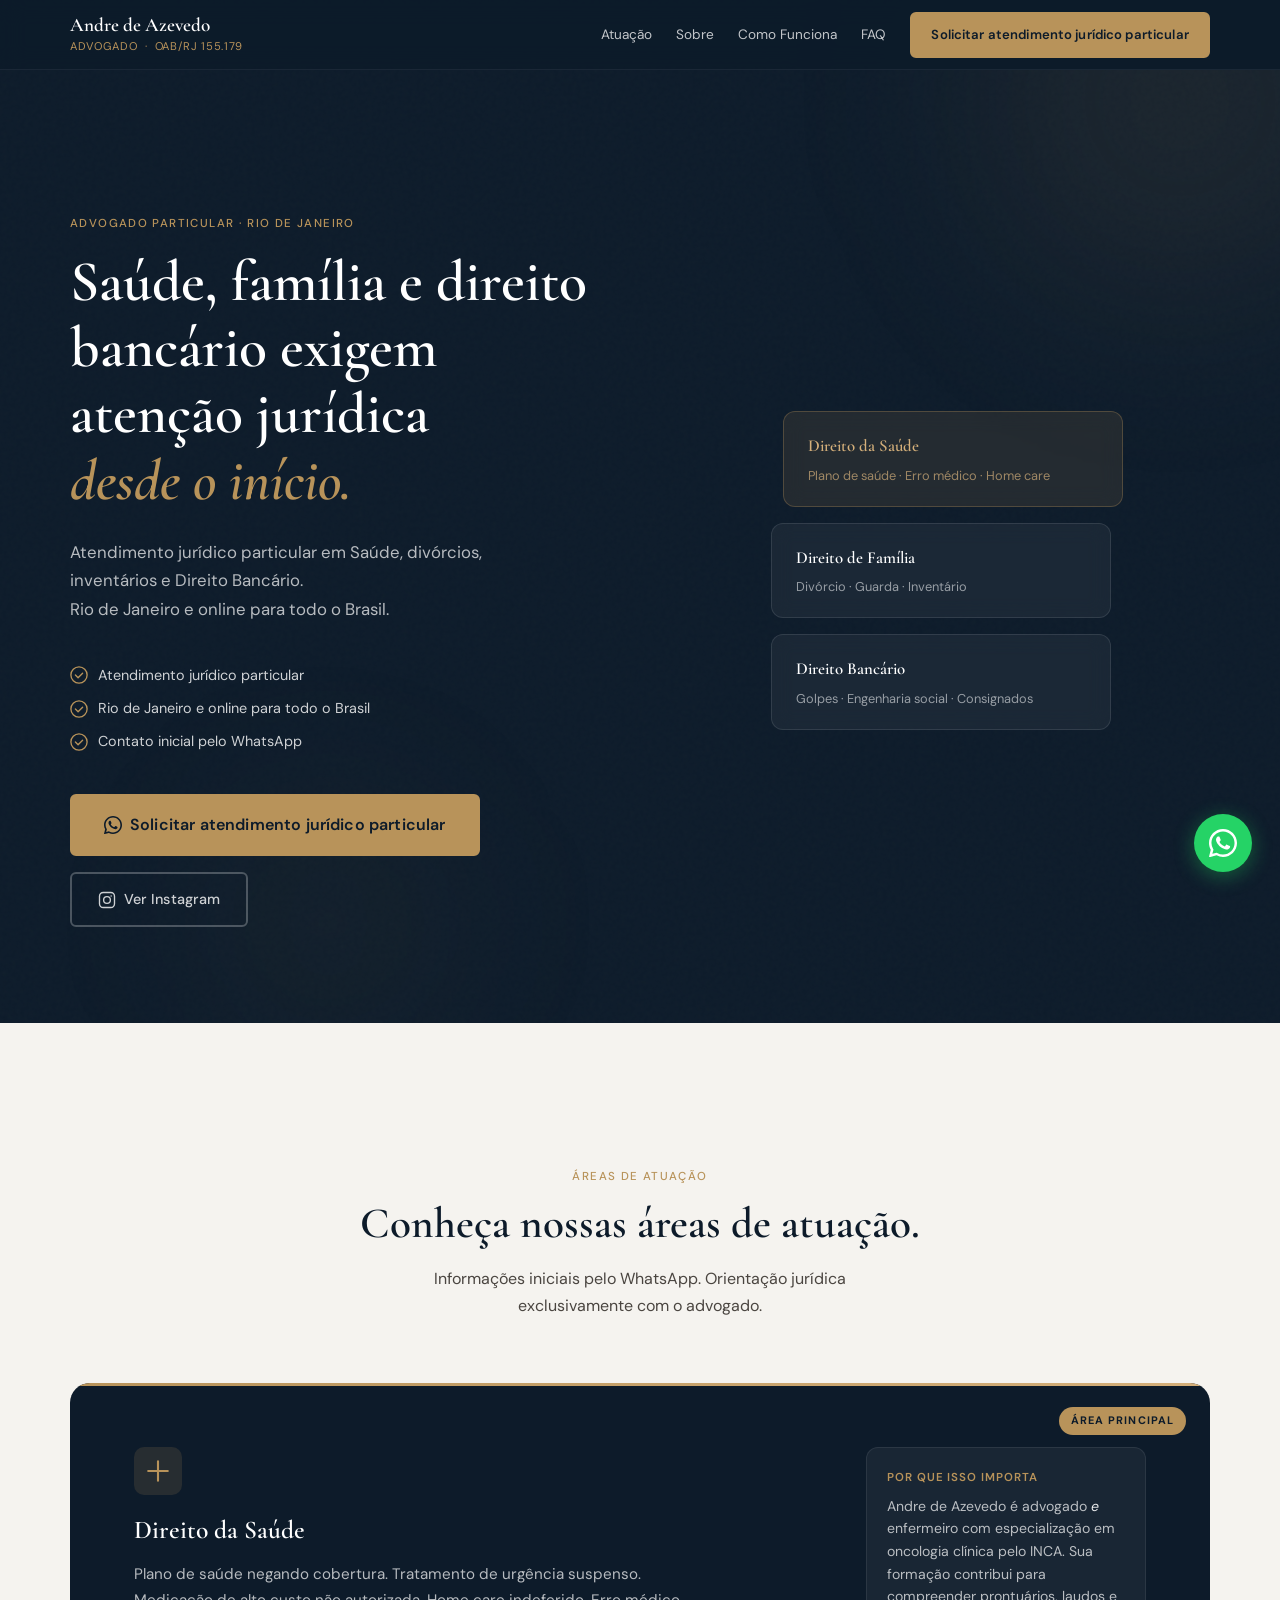
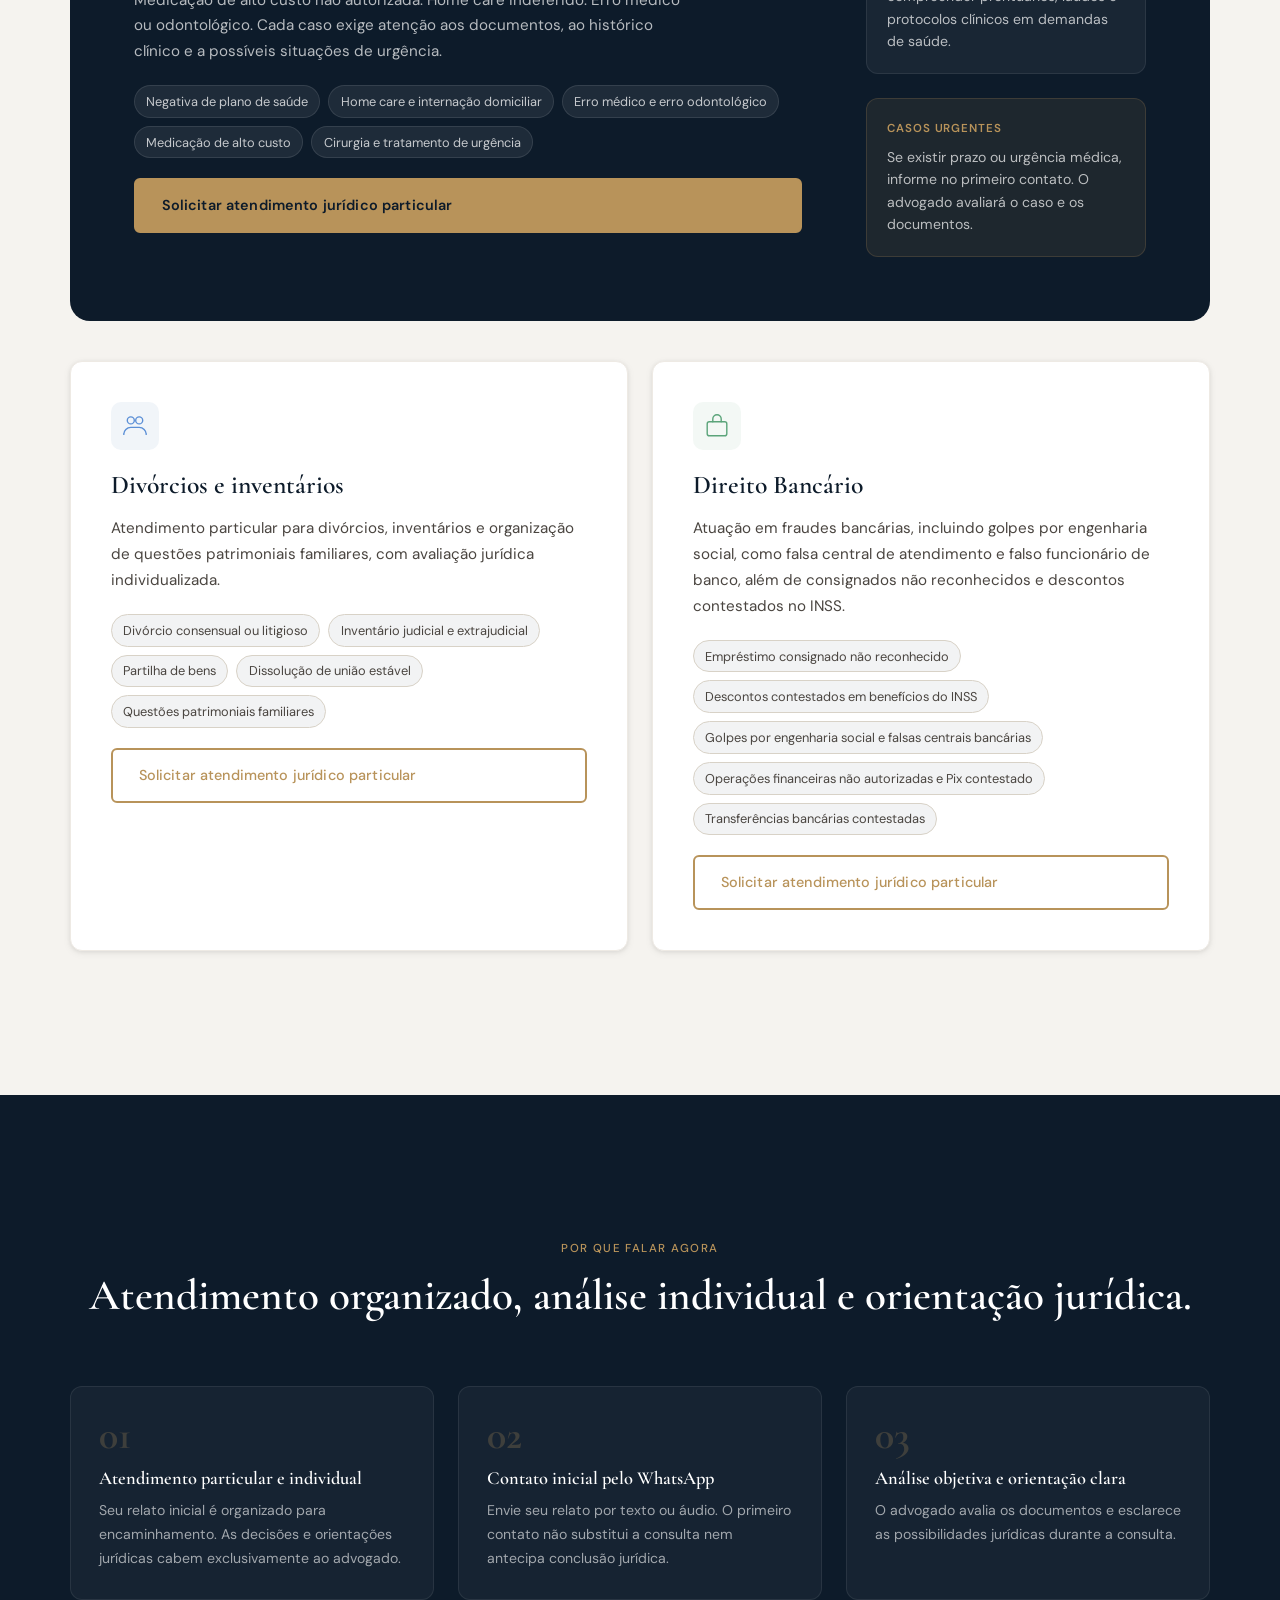
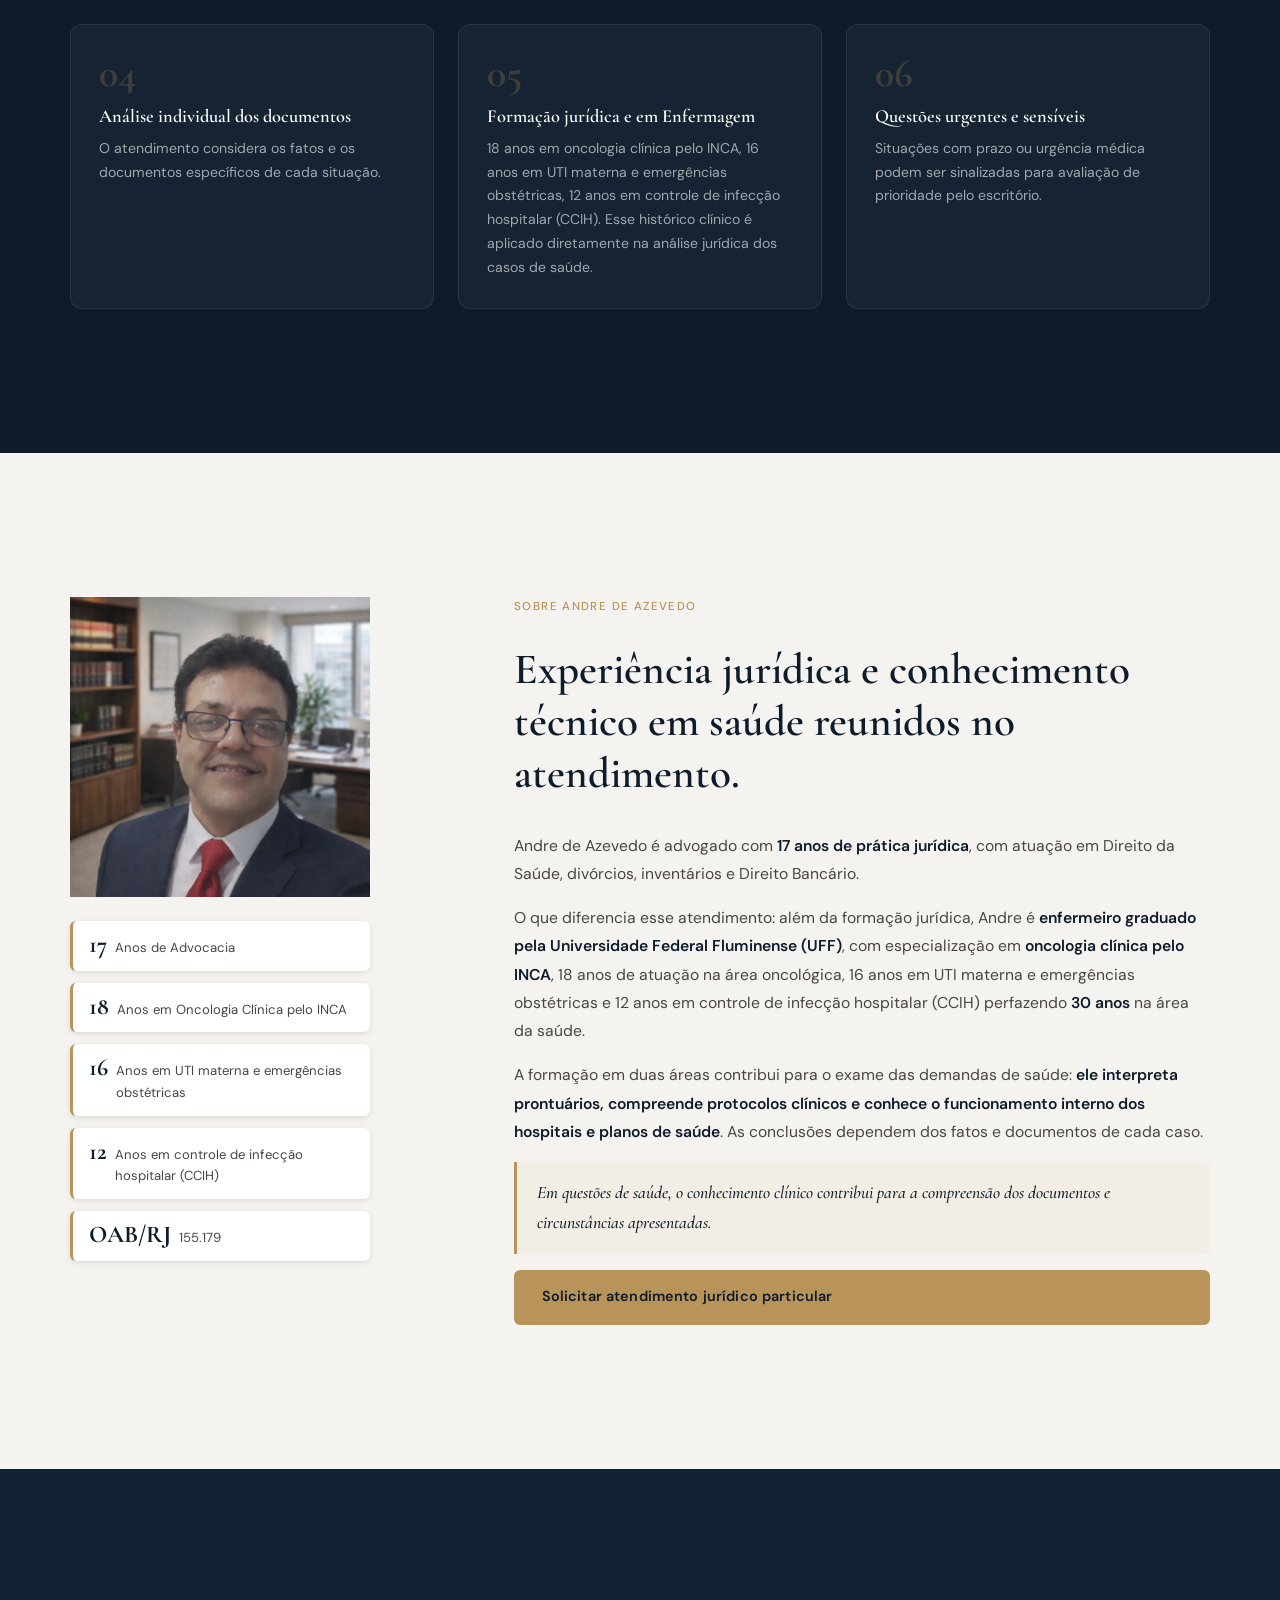
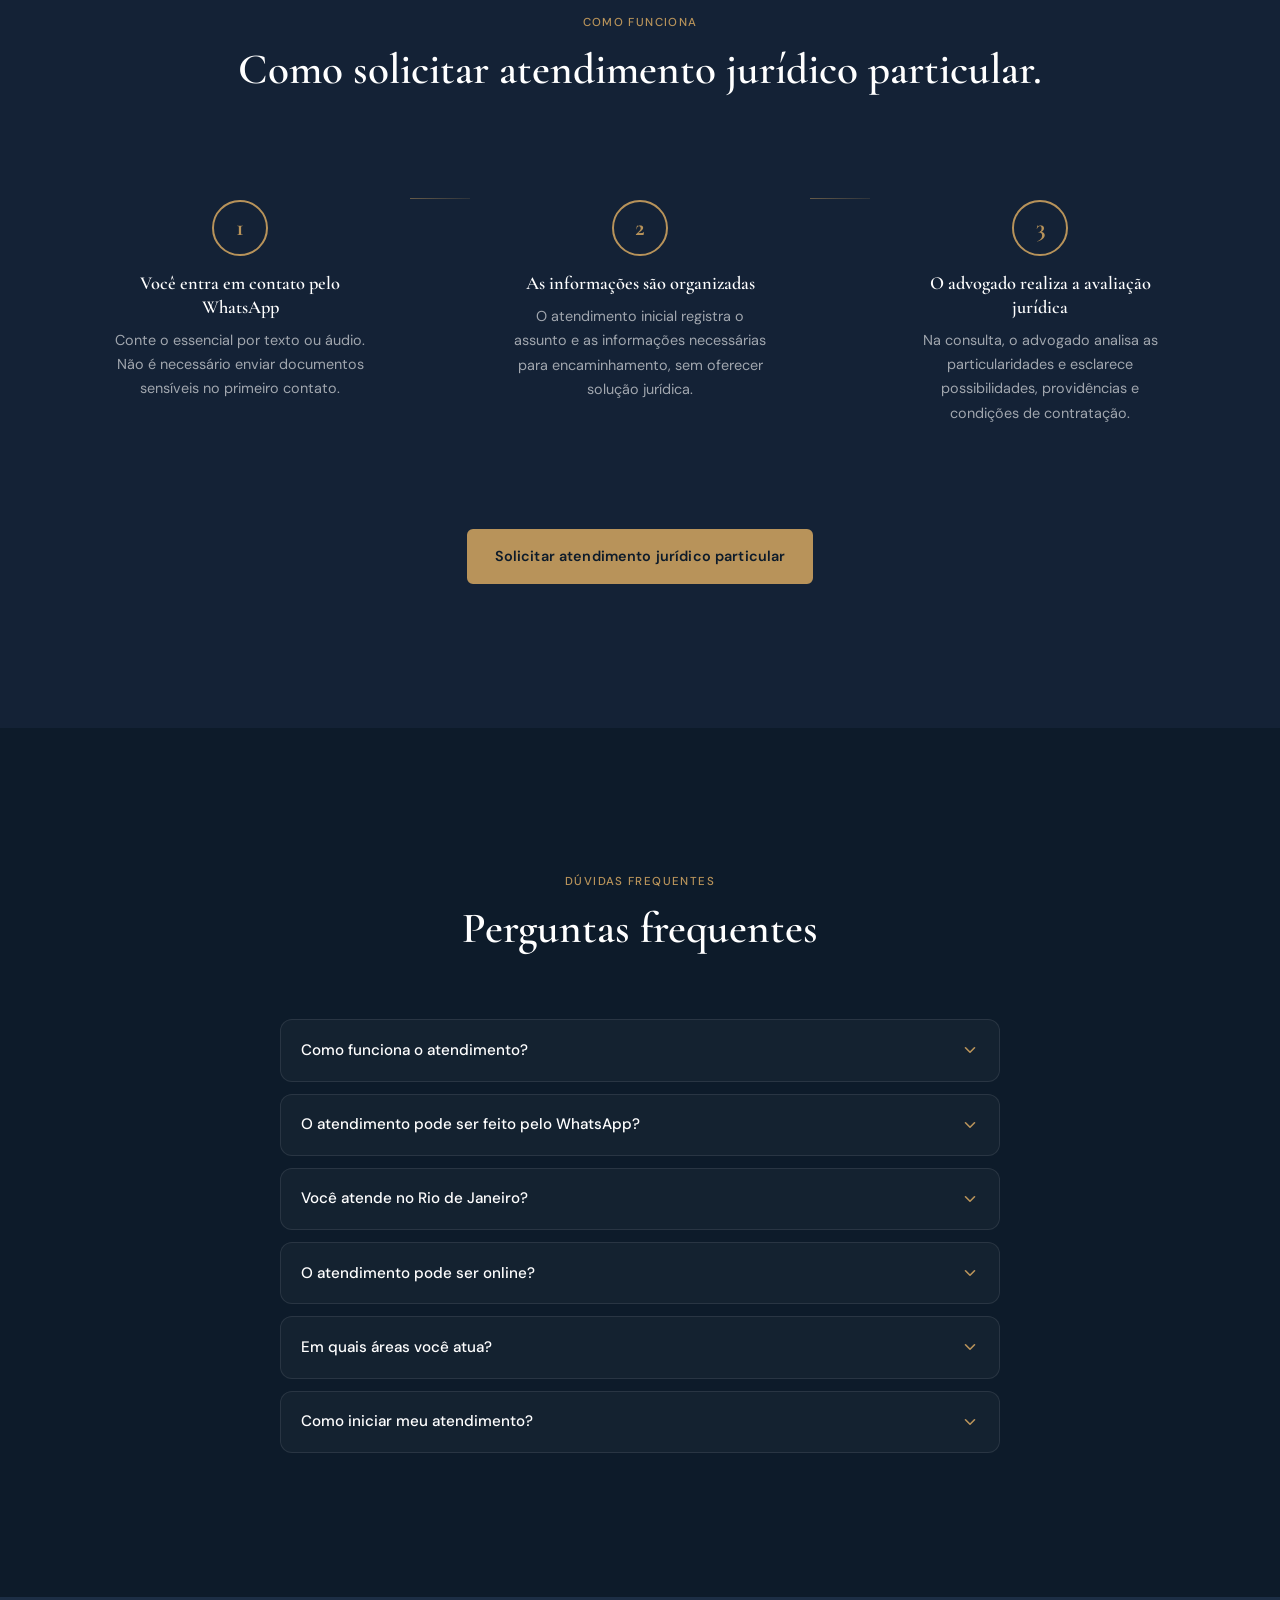
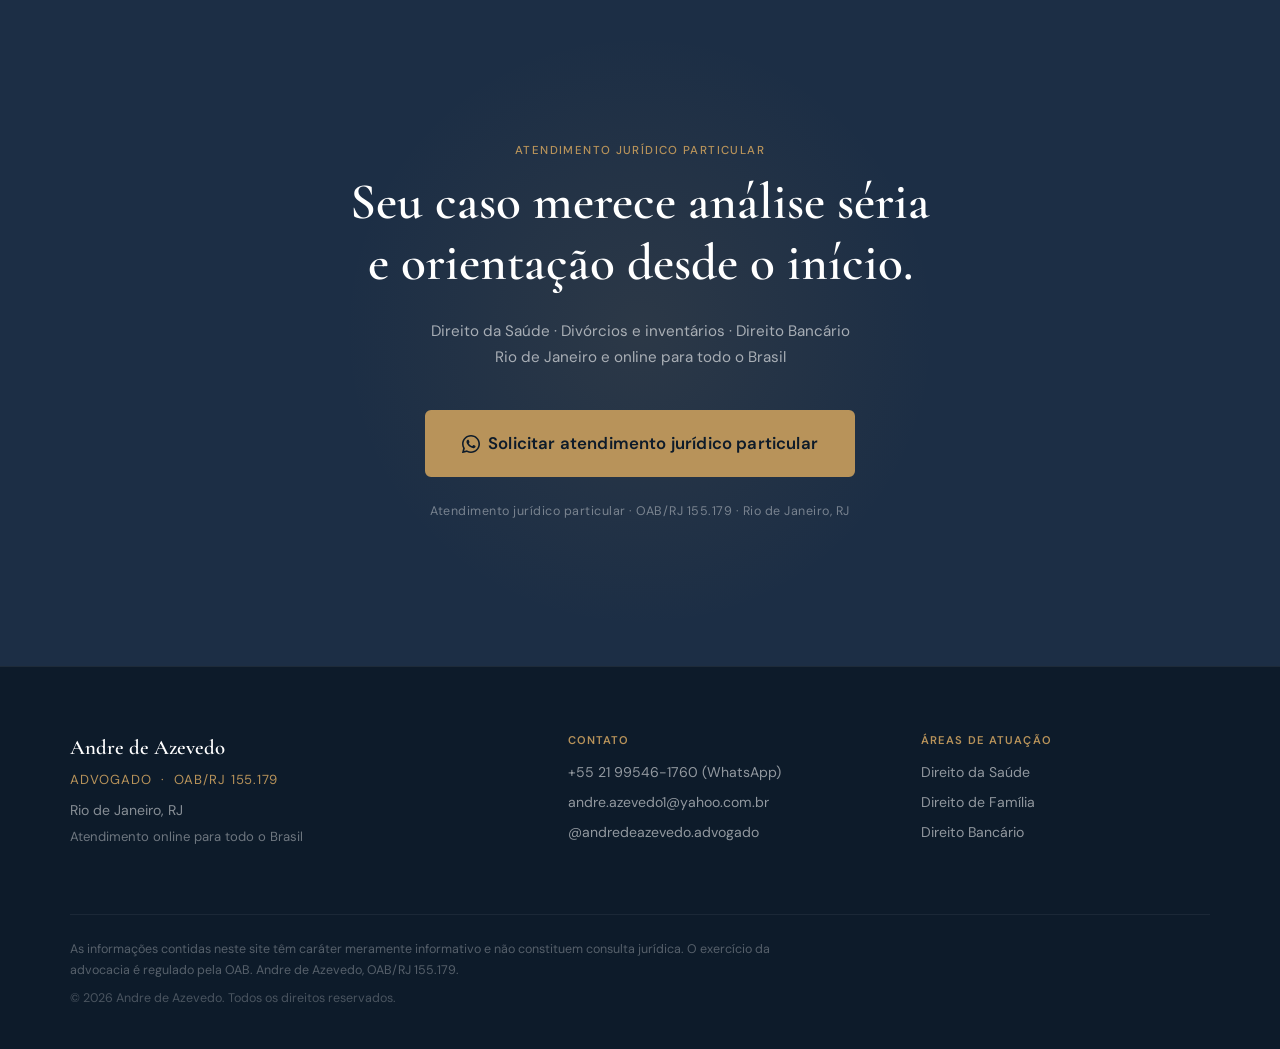
==== commit 0f1f4c28: "Destacar fraudes bancárias por engenharia social na apresentação" ====
--- a/index.html
+++ b/index.html
@@ -9,8 +9,8 @@
        ============================================================ -->
 		<title>André de Azevedo | Advocacia Particular RJ | Saúde, Divórcios, Inventários e Bancário</title>
 		<link rel="icon" type="image/png" href="./assets/balance.png">
-		<meta name="description" content="Advocacia particular no Rio de Janeiro em Direito da Saúde, divórcios, inventários e Direito Bancário, inclusive fraudes e consignados contestados. Contato inicial pelo WhatsApp.">
-		<meta name="keywords" content="advogado divórcio rj, advogado inventário rj, advogado plano de saúde rj, advogado fraude bancária rj, advogado consignado rj">
+		<meta name="description" content="Advocacia particular no Rio de Janeiro em Direito da Saúde, divórcios, inventários e fraudes bancárias, inclusive golpes por engenharia social e consignados contestados. Contato pelo WhatsApp.">
+		<meta name="keywords" content="advogado divórcio rj, advogado inventário rj, advogado plano de saúde rj, advogado fraude bancária rj, fraude bancária engenharia social, advogado consignado rj">
 		<meta name="robots" content="index, follow">
 		<link rel="canonical" href="https://andredeazevedo.adv.br/">
 
@@ -220,7 +220,7 @@
 							</div>
 							<div class="hero-card hc-3">
 								<span class="hc-label">Direito Bancário</span>
-								<span class="hc-sub">Fraudes · Consignados · INSS</span>
+								<span class="hc-sub">Golpes · Engenharia social · Consignados</span>
 							</div>
 						</div>
 					</div>
@@ -314,13 +314,13 @@
 							</div>
 							<h3 class="area-title">Direito Bancário</h3>
 							<p class="area-desc">
-								Atuação em fraudes bancárias, empréstimos consignados não reconhecidos e operações financeiras contestadas, inclusive ligadas ao INSS.
+								Atuação em fraudes bancárias, incluindo golpes por engenharia social, como falsa central de atendimento e falso funcionário de banco, além de consignados não reconhecidos e descontos contestados no INSS.
 							</p>
 							<ul class="area-cases" aria-label="Casos atendidos em Direito Bancário">
 								<li>Empréstimo consignado não reconhecido</li>
 								<li>Descontos contestados em benefícios do INSS</li>
-								<li>Empréstimos bancários fraudulentos</li>
-								<li>Operações financeiras não autorizadas</li>
+								<li>Golpes por engenharia social e falsas centrais bancárias</li>
+								<li>Operações financeiras não autorizadas e Pix contestado</li>
 								<li>Transferências bancárias contestadas</li>
 							</ul>
 							<a href="https://wa.me/5521995461760?text=Ol%C3%A1%2C%20gostaria%20de%20solicitar%20atendimento%20jur%C3%ADdico%20particular."
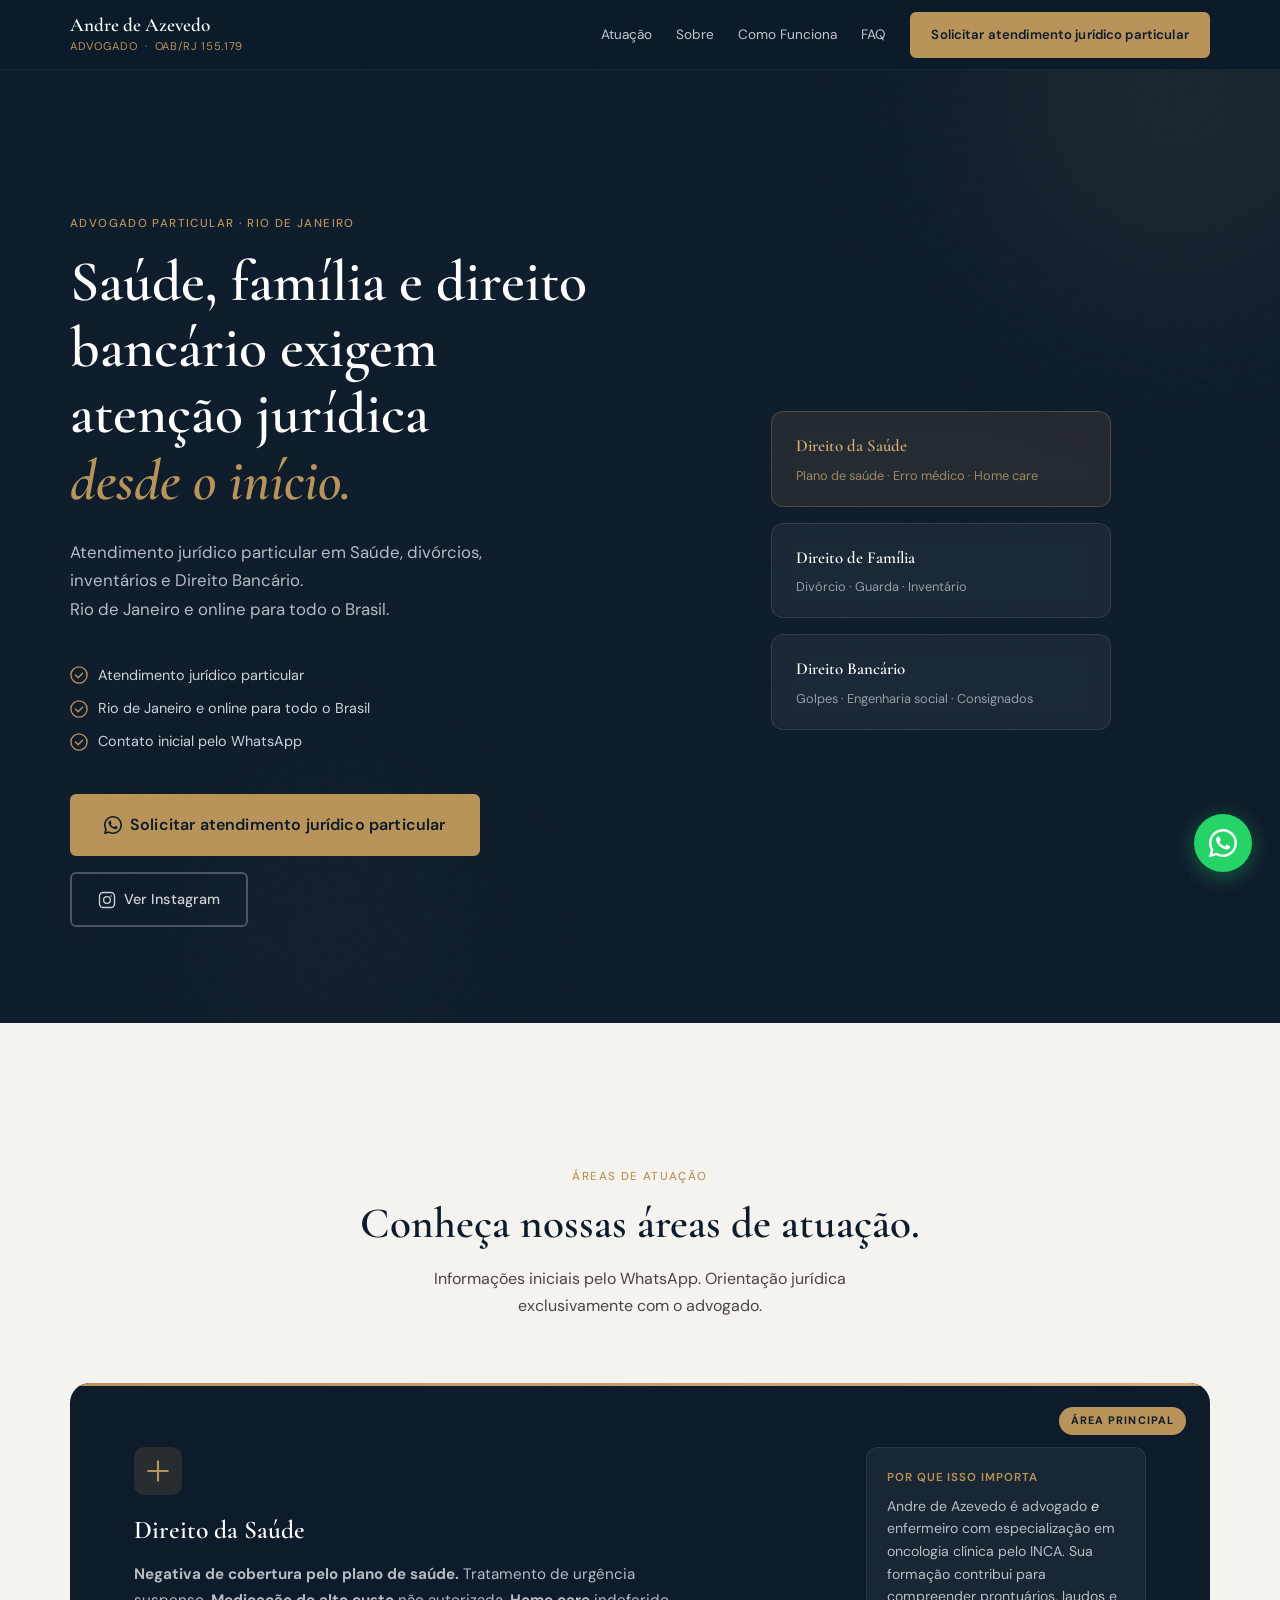
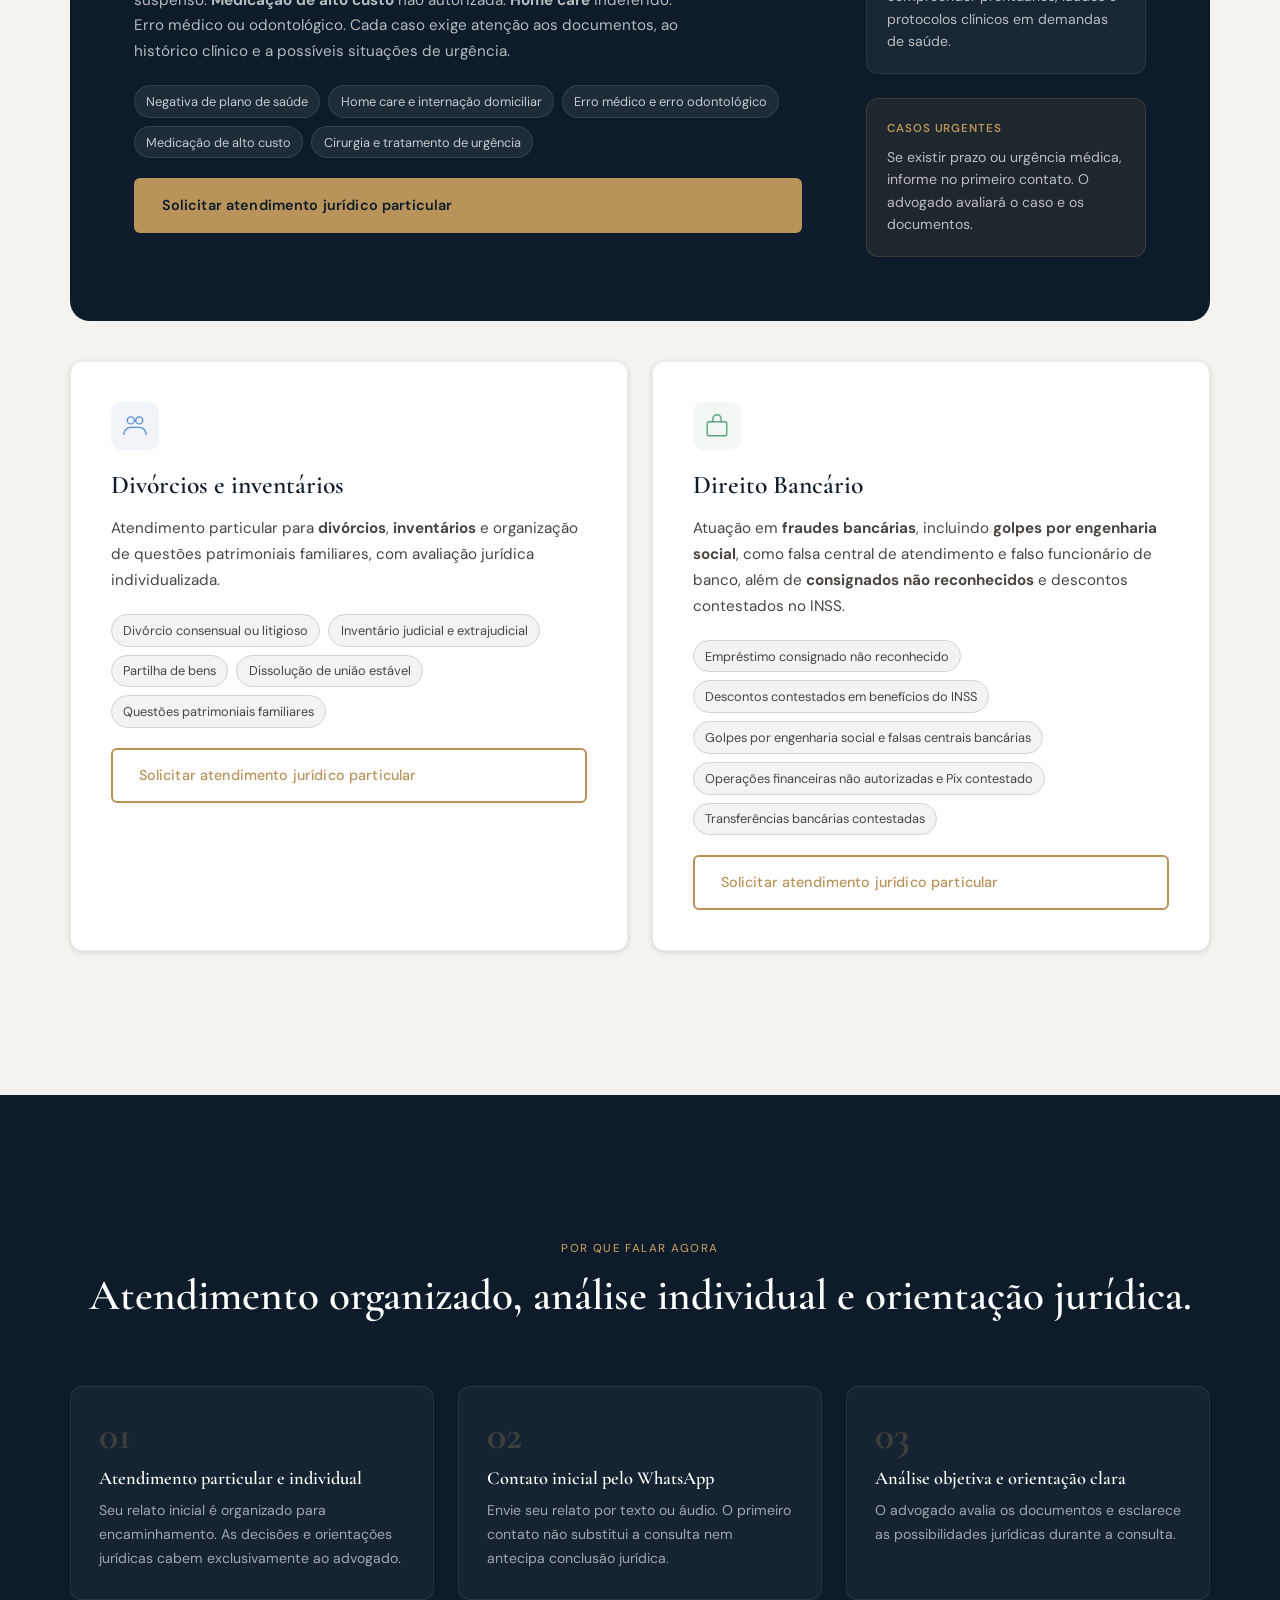
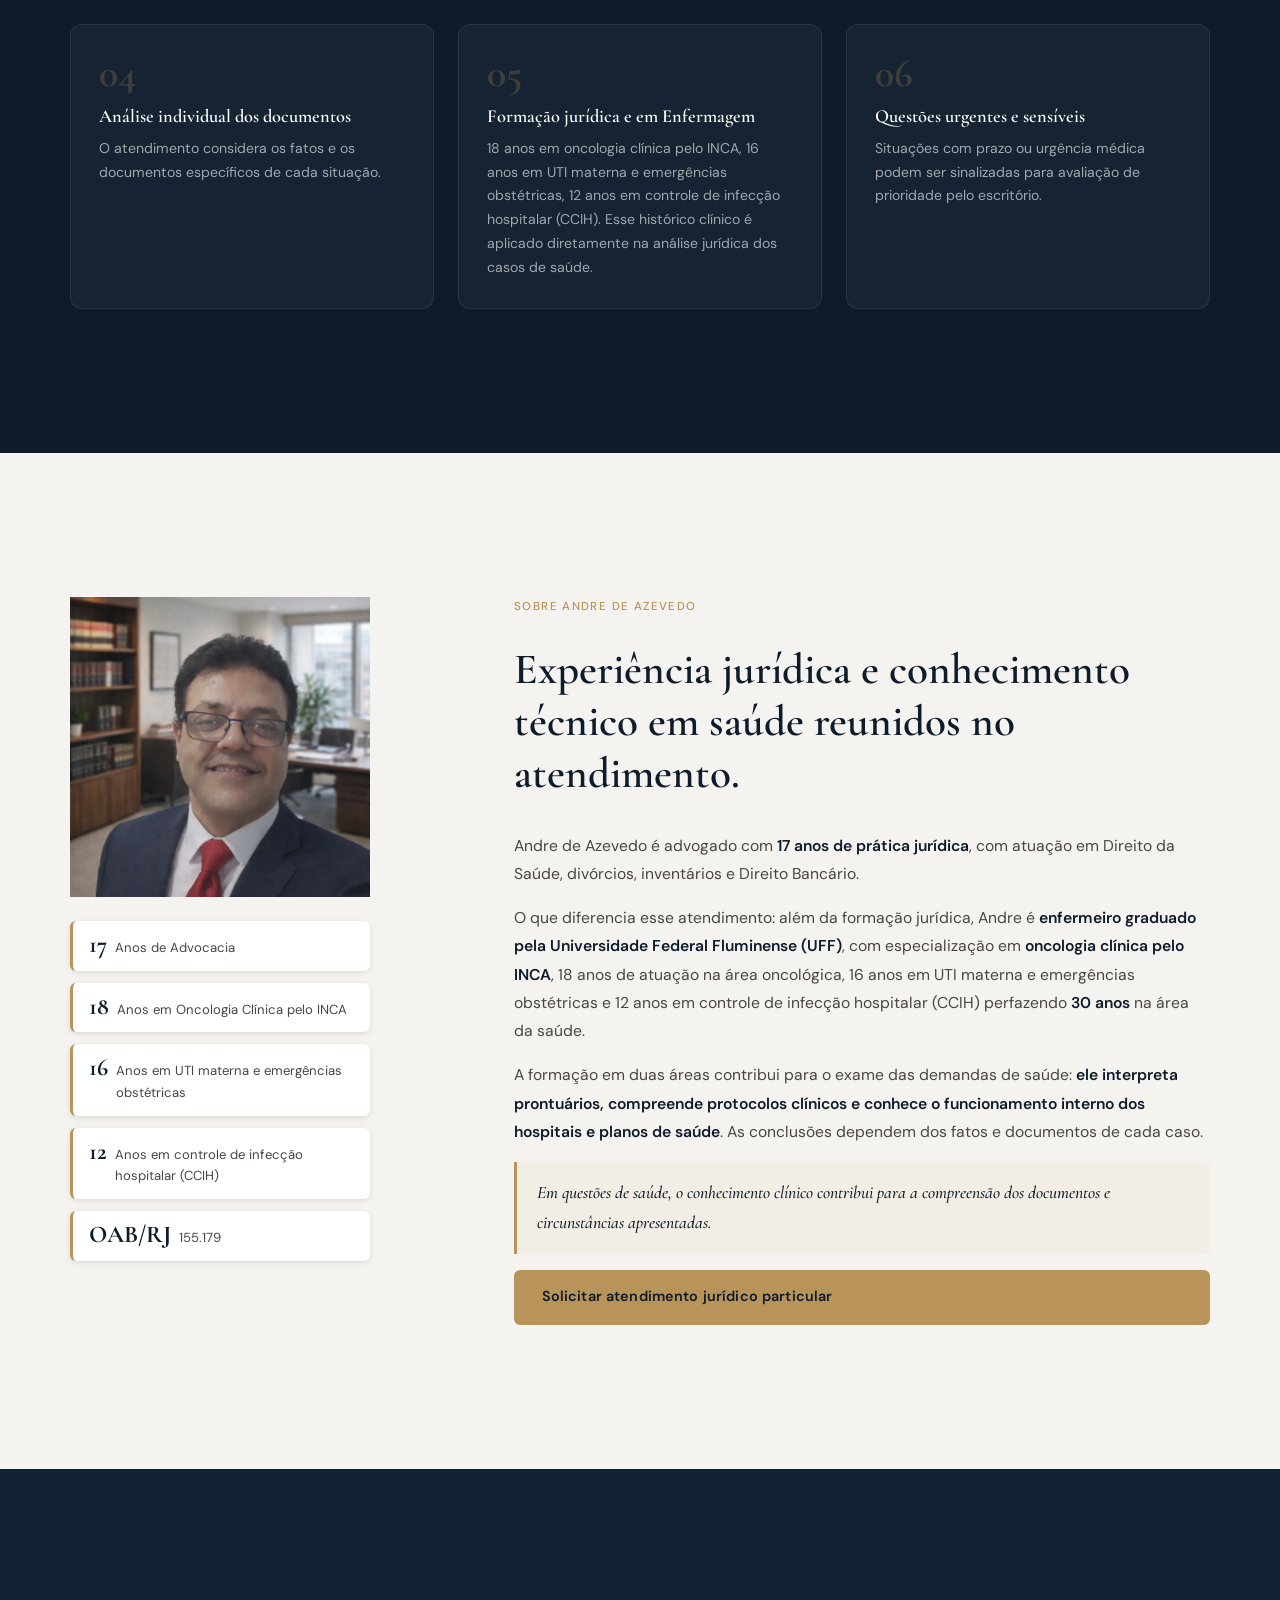
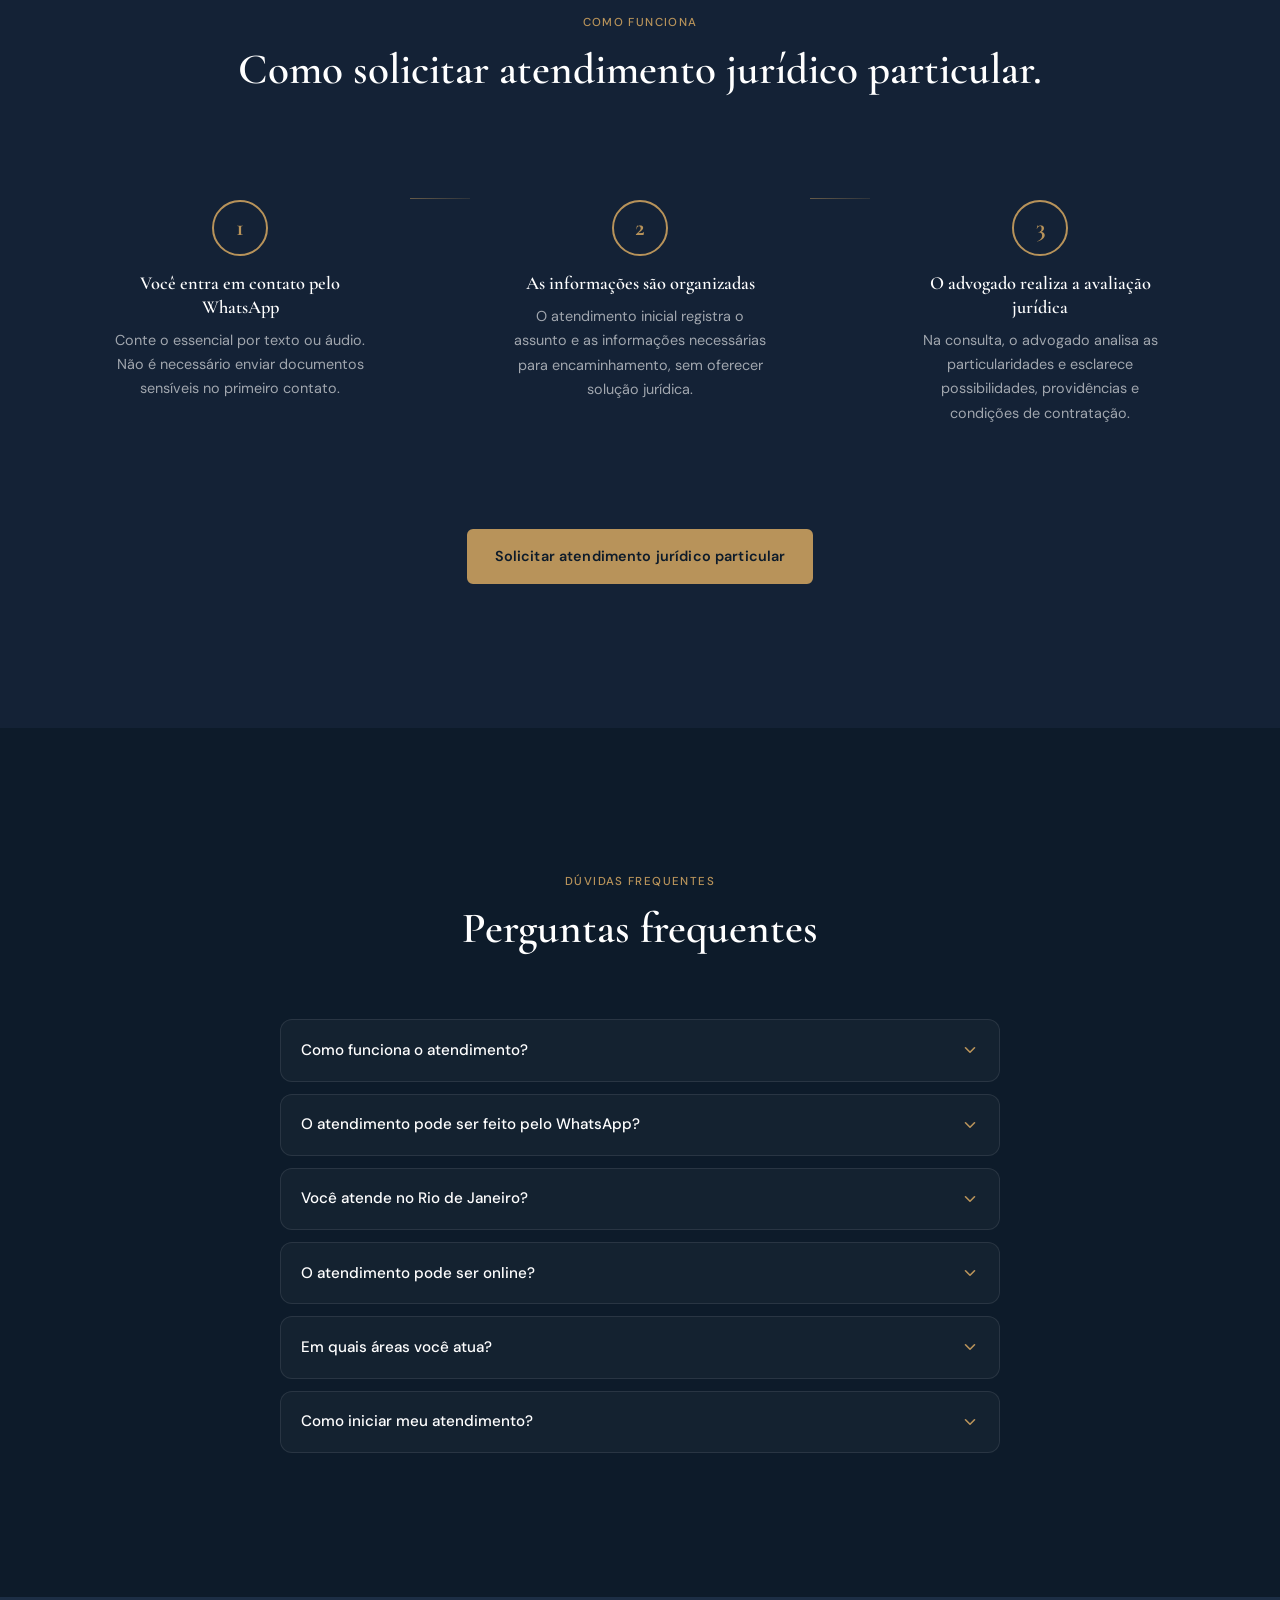
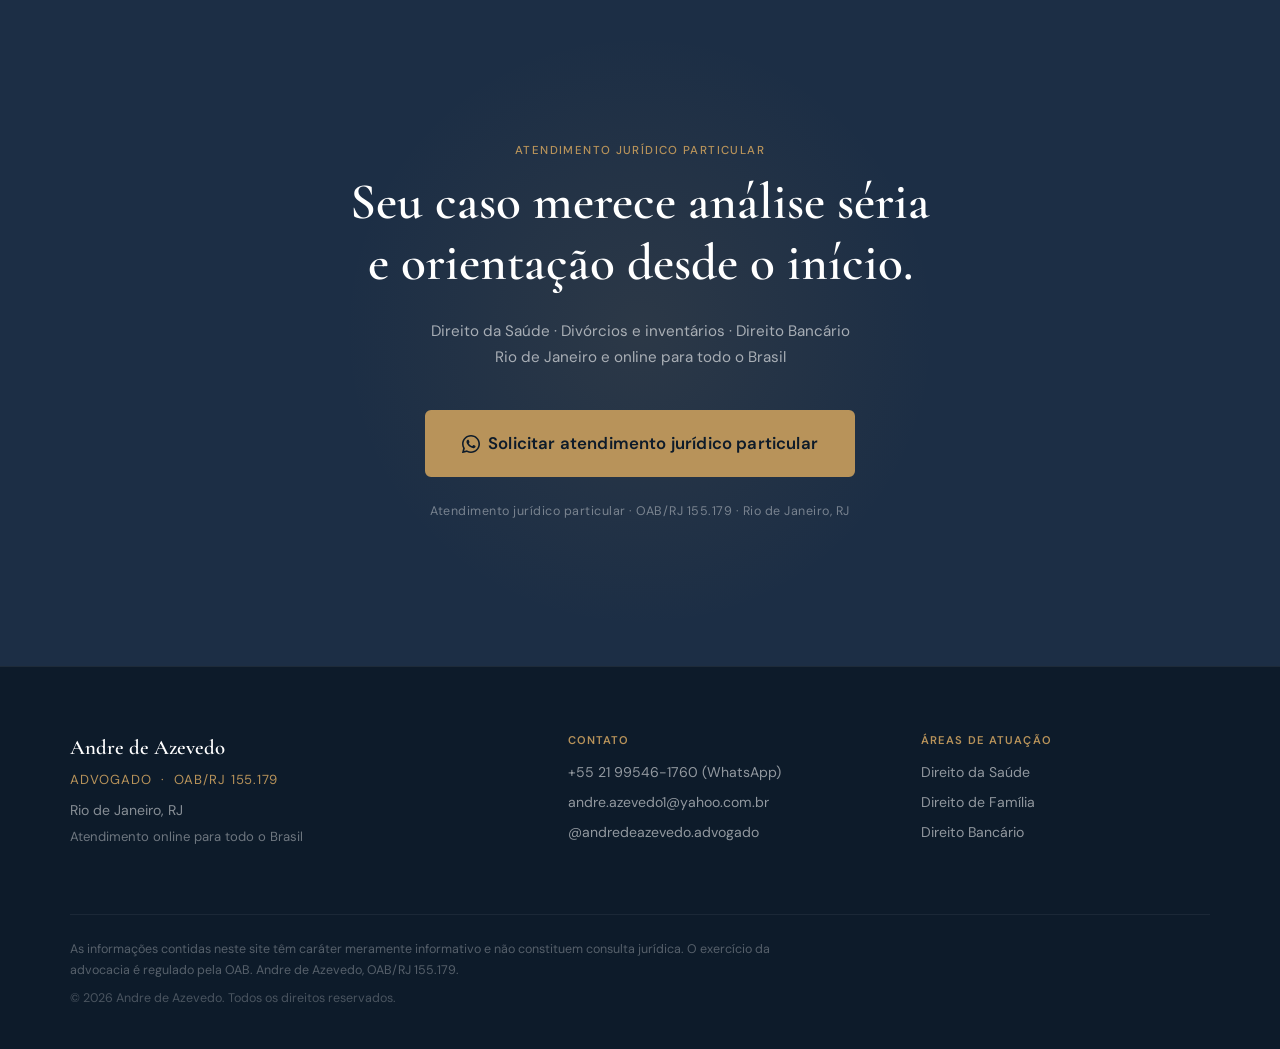
==== commit d6260173: "Destacar com moderação as demandas de Saúde, Família e Bancário" ====
--- a/index.html
+++ b/index.html
@@ -248,7 +248,7 @@
 								</div>
 								<h3 class="area-title">Direito da Saúde</h3>
 								<p class="area-desc">
-									Plano de saúde negando cobertura. Tratamento de urgência suspenso. Medicação de alto custo não autorizada. Home care indeferido. Erro médico ou odontológico.
+									<strong>Negativa de cobertura pelo plano de saúde.</strong> Tratamento de urgência suspenso. <strong>Medicação de alto custo</strong> não autorizada. <strong>Home care</strong> indeferido. Erro médico ou odontológico.
 									Cada caso exige atenção aos documentos, ao histórico clínico e a possíveis situações de urgência.
 								</p>
 								<ul class="area-cases" aria-label="Casos atendidos em Direito da Saúde">
@@ -291,7 +291,7 @@
 							</div>
 							<h3 class="area-title">Divórcios e inventários</h3>
 							<p class="area-desc">
-								Atendimento particular para divórcios, inventários e organização de questões patrimoniais familiares, com avaliação jurídica individualizada.
+								Atendimento particular para <strong>divórcios</strong>, <strong>inventários</strong> e organização de questões patrimoniais familiares, com avaliação jurídica individualizada.
 							</p>
 							<ul class="area-cases" aria-label="Casos atendidos em Direito de Família">
 								<li>Divórcio consensual ou litigioso</li>
@@ -314,7 +314,7 @@
 							</div>
 							<h3 class="area-title">Direito Bancário</h3>
 							<p class="area-desc">
-								Atuação em fraudes bancárias, incluindo golpes por engenharia social, como falsa central de atendimento e falso funcionário de banco, além de consignados não reconhecidos e descontos contestados no INSS.
+								Atuação em <strong>fraudes bancárias</strong>, incluindo <strong>golpes por engenharia social</strong>, como falsa central de atendimento e falso funcionário de banco, além de <strong>consignados não reconhecidos</strong> e descontos contestados no INSS.
 							</p>
 							<ul class="area-cases" aria-label="Casos atendidos em Direito Bancário">
 								<li>Empréstimo consignado não reconhecido</li>
--- a/styles.css
+++ b/styles.css
@@ -456,7 +456,8 @@
 .hc-1 {
   background: rgba(184,147,90,.12);
   border-color: rgba(184,147,90,.3);
-  transform: translateX(12px);
+  /* Os três cartões ficam alinhados pelo mesmo eixo. */
+  transform: none;
 }
 .hero-card:hover { transform: translateX(0) scale(1.01); }
 .hc-1:hover { transform: translateX(0) scale(1.01); background: rgba(184,147,90,.18); }
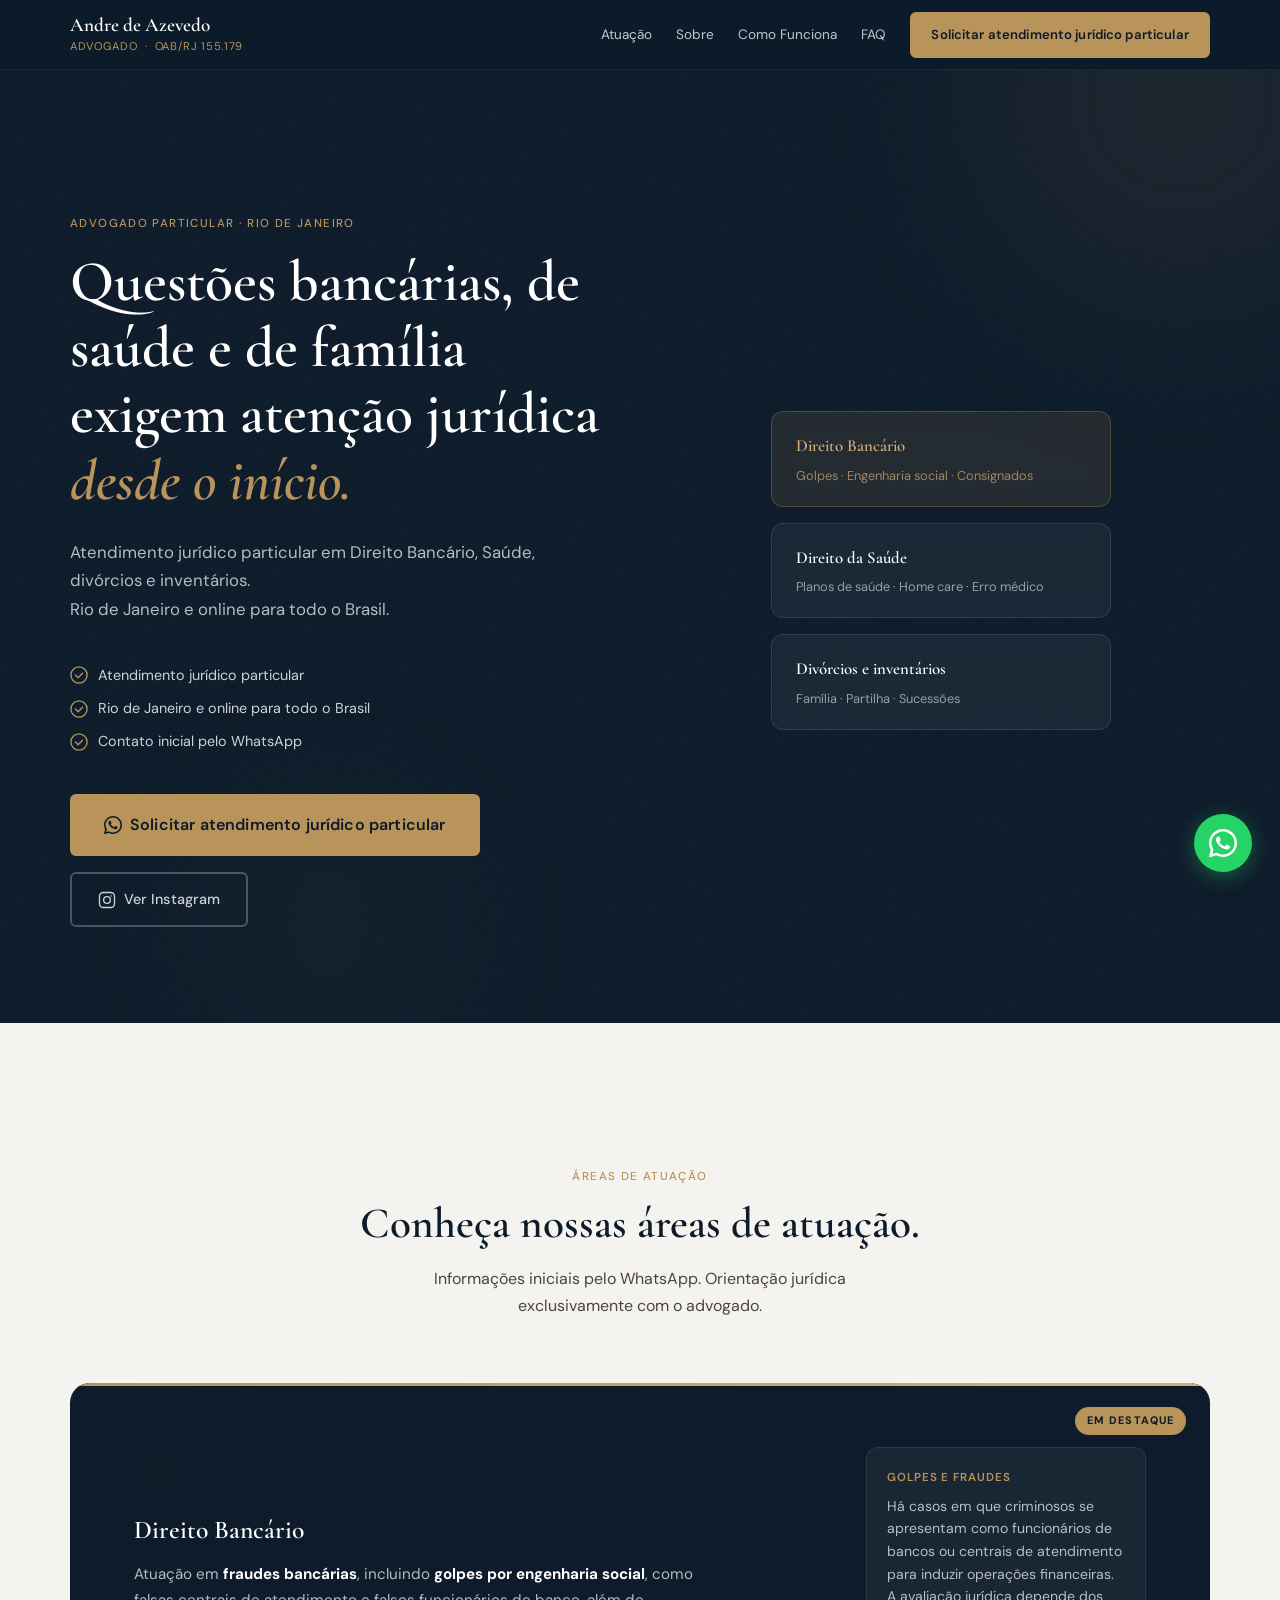
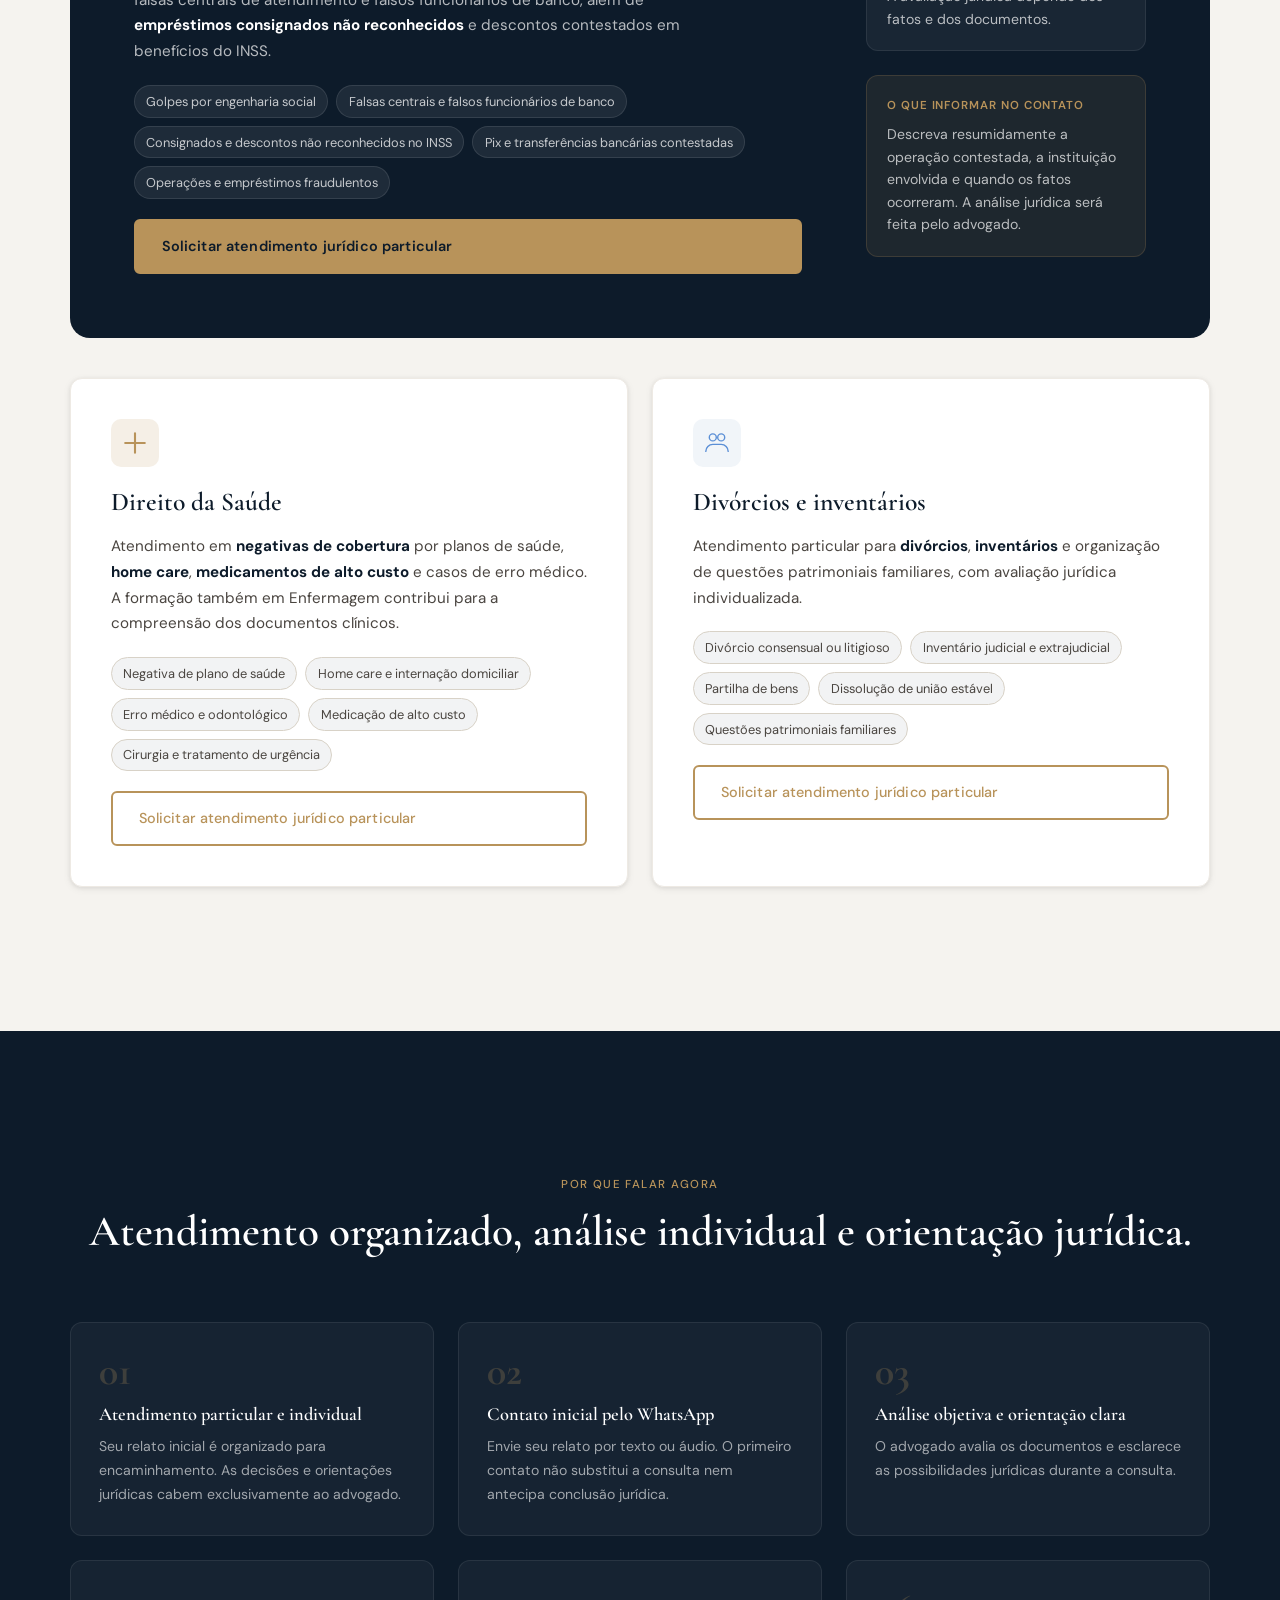
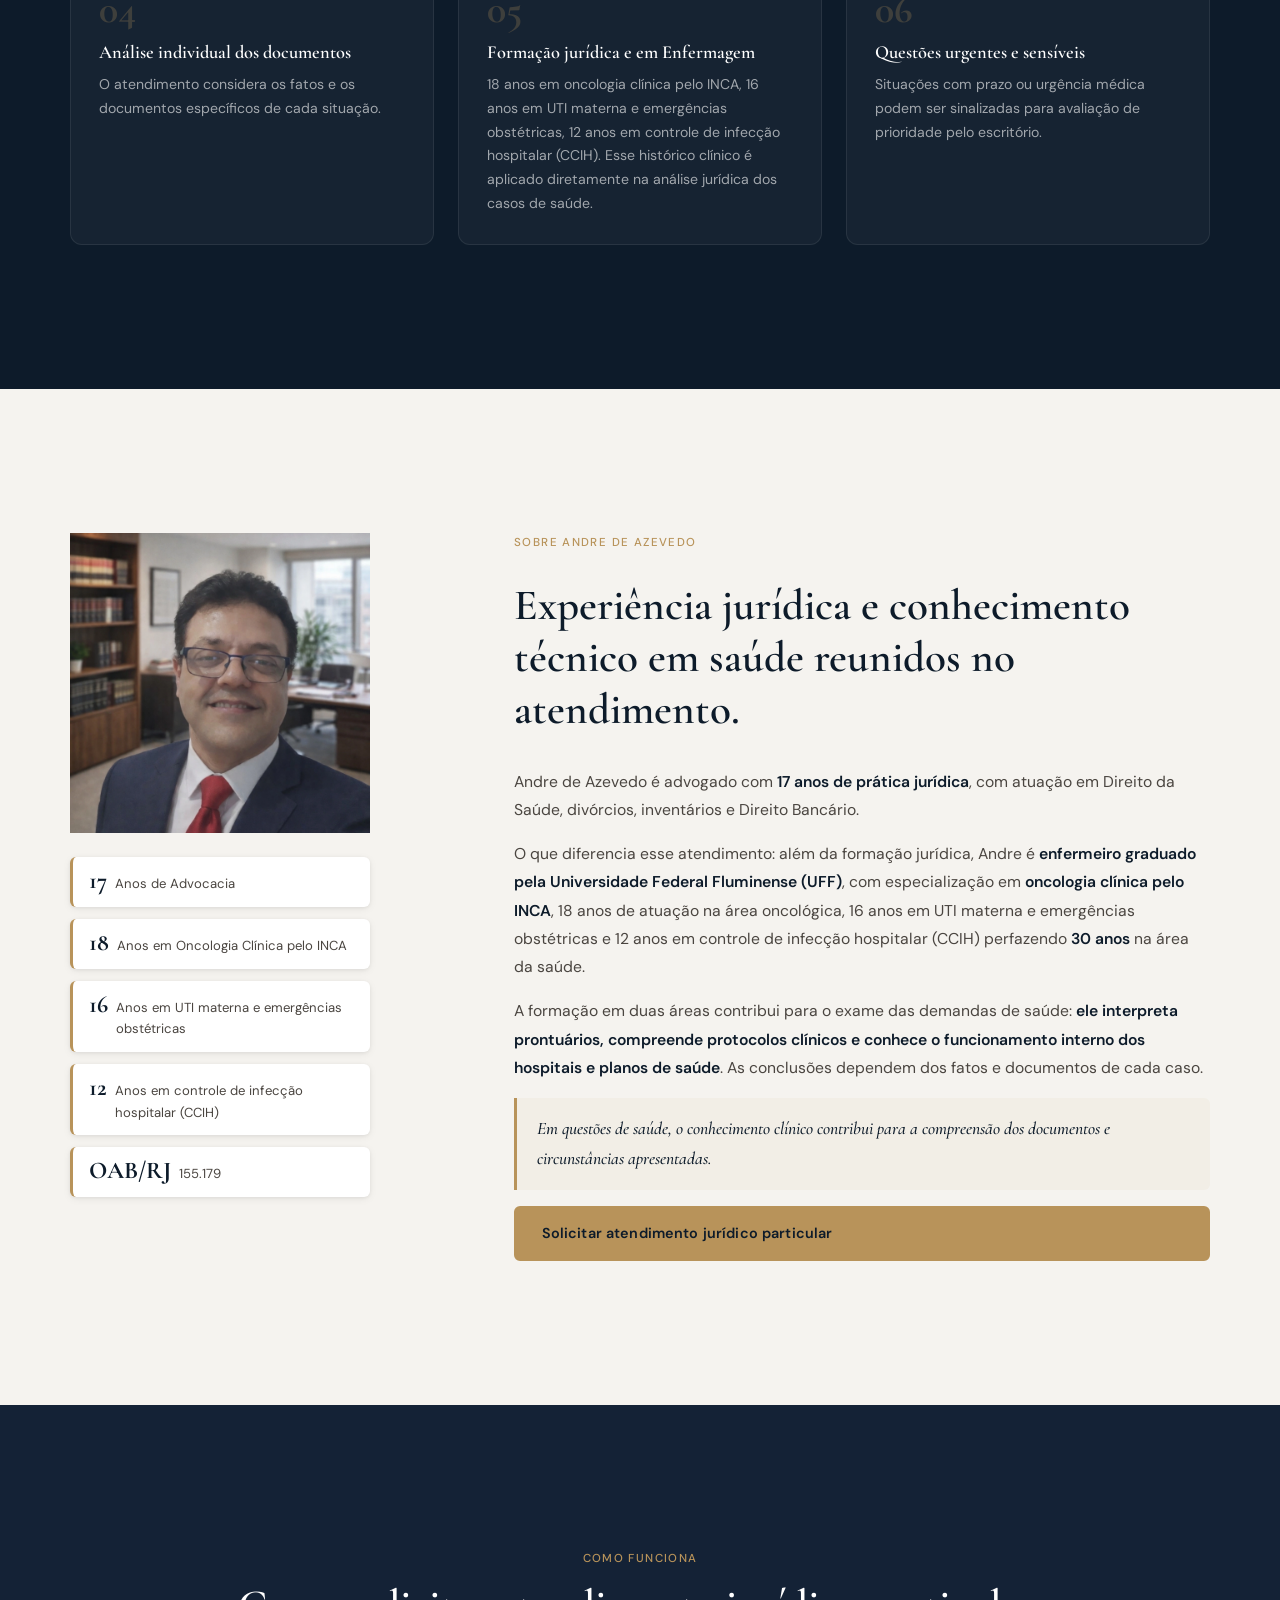
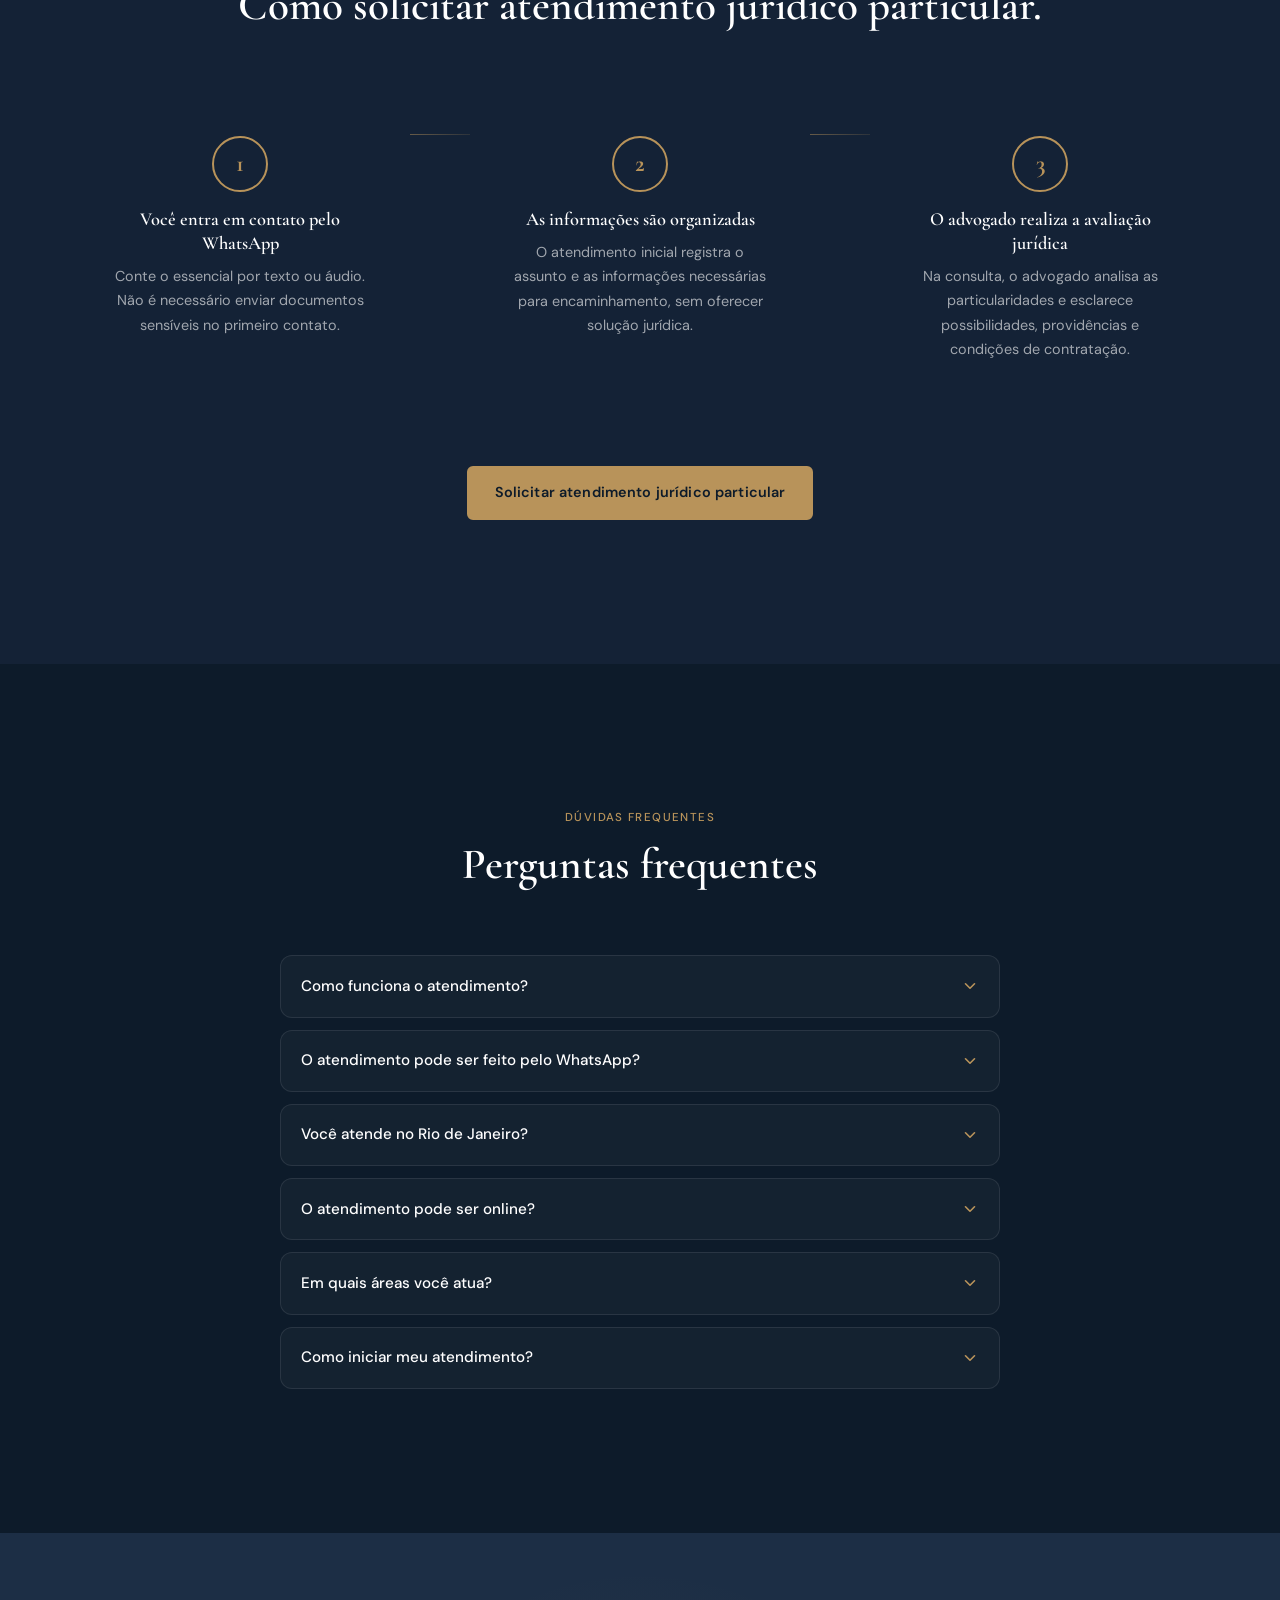
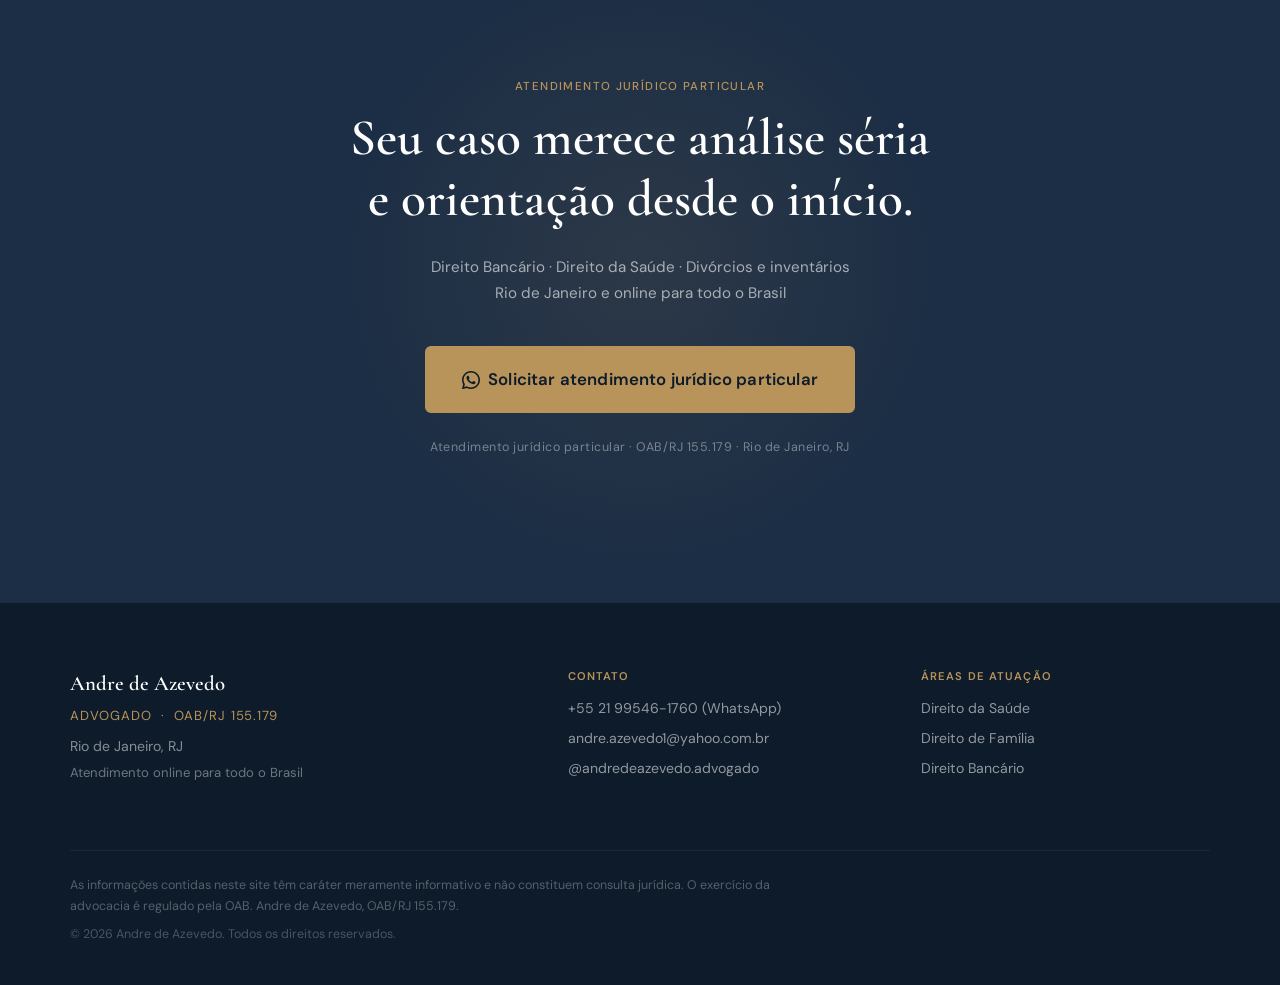
==== commit 3383a352: "Colocar Direito Bancário em destaque e reposicionar Saúde e Família" ====
--- a/index.html
+++ b/index.html
@@ -7,9 +7,9 @@
 		<!-- ============================================================
        SEO - TITLE & META
        ============================================================ -->
-		<title>André de Azevedo | Advocacia Particular RJ | Saúde, Divórcios, Inventários e Bancário</title>
+		<title>André de Azevedo | Advocacia Particular RJ | Bancário, Saúde e Família</title>
 		<link rel="icon" type="image/png" href="./assets/balance.png">
-		<meta name="description" content="Advocacia particular no Rio de Janeiro em Direito da Saúde, divórcios, inventários e fraudes bancárias, inclusive golpes por engenharia social e consignados contestados. Contato pelo WhatsApp.">
+		<meta name="description" content="Advocacia particular no Rio de Janeiro em Direito Bancário (fraudes, engenharia social e consignados), Direito da Saúde, divórcios e inventários. Contato pelo WhatsApp.">
 		<meta name="keywords" content="advogado divórcio rj, advogado inventário rj, advogado plano de saúde rj, advogado fraude bancária rj, fraude bancária engenharia social, advogado consignado rj">
 		<meta name="robots" content="index, follow">
 		<link rel="canonical" href="https://andredeazevedo.adv.br/">
@@ -17,7 +17,7 @@
 		<!-- Open Graph -->
 		<meta property="og:type" content="website">
 		<meta property="og:title" content="Andre de Azevedo – Advogado Particular | Rio de Janeiro">
-		<meta property="og:description" content="Advocacia particular em Saúde, Divórcios, Inventários e Direito Bancário. Rio de Janeiro e online.">
+		<meta property="og:description" content="Advocacia particular em Direito Bancário, Saúde, divórcios e inventários. Rio de Janeiro e online.">
 		<meta property="og:url" content="https://andredeazevedo.adv.br/">
 		<meta property="og:locale" content="pt_BR">
 		<!-- og:image: adicione o caminho da sua foto ou imagem aqui -->
@@ -67,7 +67,7 @@
 				"@context": "https://schema.org",
 				"@type": "LegalService",
 				"name": "Andre de Azevedo – Advogado",
-				"description": "Advocacia particular em Direito da Saúde, divórcios, inventários e Direito Bancário no Rio de Janeiro e online.",
+				"description": "Advocacia particular em Direito Bancário, Direito da Saúde, divórcios e inventários no Rio de Janeiro e online.",
 				"url": "https://andredeazevedo.adv.br/",
 				"telephone": "+55-21-99546-1760",
 				"email": "andre.azevedo1@yahoo.com.br",
@@ -162,12 +162,12 @@
 						<p class="hero-eyebrow">Advogado particular · Rio de Janeiro</p>
 
 						<h1 class="hero-headline" id="hero-headline">
-							Saúde, família e direito bancário exigem atenção jurídica<br class="break-desktop">
+							Questões bancárias, de saúde e de família exigem atenção jurídica<br class="break-desktop">
 							<em>desde o início.</em>
 						</h1>
 
 						<p class="hero-sub">
-							Atendimento jurídico particular em Saúde, divórcios, inventários e Direito Bancário.<br>
+							Atendimento jurídico particular em Direito Bancário, Saúde, divórcios e inventários.<br>
 							Rio de Janeiro e online para todo o Brasil.
 						</p>
 
@@ -210,18 +210,17 @@
 
 					<div class="hero-visual" aria-hidden="true">
 						<div class="hero-card-stack">
-							<div class="hero-card hc-1">
-								<span class="hc-label">Direito da Saúde</span>
-								<span class="hc-sub">Plano de saúde · Erro médico · Home care</span>
-							</div>
-							<div class="hero-card hc-2">
-								<span class="hc-label">Direito de Família</span>
-								<span class="hc-sub">Divórcio · Guarda · Inventário</span>
-							</div>
-							<div class="hero-card hc-3">
-								<span class="hc-label">Direito Bancário</span>
-								<span class="hc-sub">Golpes · Engenharia social · Consignados</span>
-							</div>
+						<div class="hero-card hc-1">
+							<span class="hc-label">Direito Bancário</span>
+							<span class="hc-sub">Golpes · Engenharia social · Consignados</span>
+						</div>
+						<div class="hero-card hc-2">
+							<span class="hc-label">Direito da Saúde</span>
+							<span class="hc-sub">Planos de saúde · Home care · Erro médico</span>
+						</div>
+						<div class="hero-card hc-3">
+							<span class="hc-label">Divórcios e inventários</span>
+							<span class="hc-sub">Família · Partilha · Sucessões</span>
 						</div>
 					</div>
 				</div>
@@ -238,52 +237,61 @@
 						<p class="section-sub">Informações iniciais pelo WhatsApp. Orientação jurídica exclusivamente com o advogado.</p>
 					</div>
 
-					<!-- SAÚDE (destaque) -->
-					<div class="area-featured" id="saude">
-						<div class="area-featured-badge">Área principal</div>
+					<!-- BANCÁRIO: área em destaque -->
+					<div class="area-featured" id="bancario">
+						<div class="area-featured-badge">Em destaque</div>
 						<div class="area-featured-inner">
 							<div class="area-featured-content">
-								<div class="area-icon area-icon-health" aria-hidden="true">
-									<svg viewBox="0 0 40 40"><path d="M20 6v28M6 20h28" stroke="currentColor" stroke-width="3" stroke-linecap="round"/></svg>
+								<div class="area-icon area-icon-banking" aria-hidden="true">
+									<svg viewBox="0 0 40 40"><rect x="6" y="14" width="28" height="20" rx="3" stroke="currentColor" stroke-width="2" fill="none"/><path d="M14 14v-4a6 6 0 0 1 12 0v4" stroke="currentColor" stroke-width="2" fill="none" stroke-linecap="round"/></svg>
 								</div>
-								<h3 class="area-title">Direito da Saúde</h3>
+								<h3 class="area-title">Direito Bancário</h3>
 								<p class="area-desc">
-									<strong>Negativa de cobertura pelo plano de saúde.</strong> Tratamento de urgência suspenso. <strong>Medicação de alto custo</strong> não autorizada. <strong>Home care</strong> indeferido. Erro médico ou odontológico.
-									Cada caso exige atenção aos documentos, ao histórico clínico e a possíveis situações de urgência.
+									Atuação em <strong>fraudes bancárias</strong>, incluindo <strong>golpes por engenharia social</strong>, como falsas centrais de atendimento e falsos funcionários de banco, além de <strong>empréstimos consignados não reconhecidos</strong> e descontos contestados em benefícios do INSS.
 								</p>
-								<ul class="area-cases" aria-label="Casos atendidos em Direito da Saúde">
-									<li>Negativa de plano de saúde</li>
-									<li>Home care e internação domiciliar</li>
-									<li>Erro médico e erro odontológico</li>
-									<li>Medicação de alto custo</li>
-									<li>Cirurgia e tratamento de urgência</li>
+								<ul class="area-cases" aria-label="Casos atendidos em Direito Bancário">
+									<li>Golpes por engenharia social</li>
+									<li>Falsas centrais e falsos funcionários de banco</li>
+									<li>Consignados e descontos não reconhecidos no INSS</li>
+									<li>Pix e transferências bancárias contestadas</li>
+									<li>Operações e empréstimos fraudulentos</li>
 								</ul>
-								<a href="https://wa.me/5521995461760?text=Ol%C3%A1%2C%20gostaria%20de%20solicitar%20atendimento%20jur%C3%ADdico%20particular."
-								   class="btn btn-primary js-whatsapp-cta"
-								   target="_blank"
-								   rel="noopener noreferrer"
-								>Solicitar atendimento jurídico particular</a>
+								<a href="https://wa.me/5521995461760?text=Ol%C3%A1%2C%20gostaria%20de%20solicitar%20atendimento%20jur%C3%ADdico%20particular." class="btn btn-primary js-whatsapp-cta" target="_blank" rel="noopener noreferrer">Solicitar atendimento jurídico particular</a>
 							</div>
 							<div class="area-featured-aside">
 								<div class="aside-block">
-									<p class="aside-title">Por que isso importa</p>
-									<p class="aside-text">
-										Andre de Azevedo é advogado <em>e</em>
-										enfermeiro com especialização em oncologia clínica pelo INCA. Sua formação contribui para compreender prontuários, laudos e protocolos clínicos em demandas de saúde.
-									</p>
+									<p class="aside-title">Golpes e fraudes</p>
+									<p class="aside-text">Há casos em que criminosos se apresentam como funcionários de bancos ou centrais de atendimento para induzir operações financeiras. A avaliação jurídica depende dos fatos e dos documentos.</p>
 								</div>
 								<div class="aside-block aside-urgency">
-									<p class="aside-title">Casos urgentes</p>
-									<p class="aside-text">
-										Se existir prazo ou urgência médica, informe no primeiro contato. O advogado avaliará o caso e os documentos.
-									</p>
+									<p class="aside-title">O que informar no contato</p>
+									<p class="aside-text">Descreva resumidamente a operação contestada, a instituição envolvida e quando os fatos ocorreram. A análise jurídica será feita pelo advogado.</p>
 								</div>
 							</div>
 						</div>
 					</div>
 
-					<!-- FAMÍLIA + BANCÁRIO -->
+					<!-- SAÚDE + FAMÍLIA -->
 					<div class="area-grid">
+						<!-- Saúde -->
+						<div class="area-card" id="saude">
+							<div class="area-icon area-icon-health" aria-hidden="true">
+								<svg viewBox="0 0 40 40"><path d="M20 6v28M6 20h28" stroke="currentColor" stroke-width="3" stroke-linecap="round"/></svg>
+							</div>
+							<h3 class="area-title">Direito da Saúde</h3>
+							<p class="area-desc">
+								Atendimento em <strong>negativas de cobertura</strong> por planos de saúde, <strong>home care</strong>, <strong>medicamentos de alto custo</strong> e casos de erro médico. A formação também em Enfermagem contribui para a compreensão dos documentos clínicos.
+							</p>
+							<ul class="area-cases" aria-label="Casos atendidos em Direito da Saúde">
+								<li>Negativa de plano de saúde</li>
+								<li>Home care e internação domiciliar</li>
+								<li>Erro médico e odontológico</li>
+								<li>Medicação de alto custo</li>
+								<li>Cirurgia e tratamento de urgência</li>
+							</ul>
+							<a href="https://wa.me/5521995461760?text=Ol%C3%A1%2C%20gostaria%20de%20solicitar%20atendimento%20jur%C3%ADdico%20particular." class="btn btn-outline js-whatsapp-cta" target="_blank" rel="noopener noreferrer">Solicitar atendimento jurídico particular</a>
+						</div>
+
 						<!-- Família -->
 						<div class="area-card" id="familia">
 							<div class="area-icon area-icon-family" aria-hidden="true">
@@ -300,34 +308,7 @@
 								<li>Dissolução de união estável</li>
 								<li>Questões patrimoniais familiares</li>
 							</ul>
-							<a href="https://wa.me/5521995461760?text=Ol%C3%A1%2C%20gostaria%20de%20solicitar%20atendimento%20jur%C3%ADdico%20particular."
-							   class="btn btn-outline js-whatsapp-cta"
-							   target="_blank"
-							   rel="noopener noreferrer"
-							>Solicitar atendimento jurídico particular</a>
-						</div>
-
-						<!-- Bancário -->
-						<div class="area-card" id="bancario">
-							<div class="area-icon area-icon-consumer" aria-hidden="true">
-								<svg viewBox="0 0 40 40"><rect x="6" y="14" width="28" height="20" rx="3" stroke="currentColor" stroke-width="2" fill="none"/><path d="M14 14v-4a6 6 0 0 1 12 0v4" stroke="currentColor" stroke-width="2" fill="none" stroke-linecap="round"/></svg>
-							</div>
-							<h3 class="area-title">Direito Bancário</h3>
-							<p class="area-desc">
-								Atuação em <strong>fraudes bancárias</strong>, incluindo <strong>golpes por engenharia social</strong>, como falsa central de atendimento e falso funcionário de banco, além de <strong>consignados não reconhecidos</strong> e descontos contestados no INSS.
-							</p>
-							<ul class="area-cases" aria-label="Casos atendidos em Direito Bancário">
-								<li>Empréstimo consignado não reconhecido</li>
-								<li>Descontos contestados em benefícios do INSS</li>
-								<li>Golpes por engenharia social e falsas centrais bancárias</li>
-								<li>Operações financeiras não autorizadas e Pix contestado</li>
-								<li>Transferências bancárias contestadas</li>
-							</ul>
-							<a href="https://wa.me/5521995461760?text=Ol%C3%A1%2C%20gostaria%20de%20solicitar%20atendimento%20jur%C3%ADdico%20particular."
-							   class="btn btn-outline js-whatsapp-cta"
-							   target="_blank"
-							   rel="noopener noreferrer"
-							>Solicitar atendimento jurídico particular</a>
+							<a href="https://wa.me/5521995461760?text=Ol%C3%A1%2C%20gostaria%20de%20solicitar%20atendimento%20jur%C3%ADdico%20particular." class="btn btn-outline js-whatsapp-cta" target="_blank" rel="noopener noreferrer">Solicitar atendimento jurídico particular</a>
 						</div>
 					</div>
 				</div>
@@ -564,7 +545,7 @@
 						Seu caso merece análise séria<br>e orientação desde o início.
 					</h2>
 					<p class="final-sub">
-						Direito da Saúde · Divórcios e inventários · Direito Bancário<br>
+						Direito Bancário · Direito da Saúde · Divórcios e inventários<br>
 						Rio de Janeiro e online para todo o Brasil
 					</p>
 					<a href="https://wa.me/5521995461760?text=Ol%C3%A1%2C%20gostaria%20de%20solicitar%20atendimento%20jur%C3%ADdico%20particular."
--- a/styles.css
+++ b/styles.css
@@ -589,6 +589,9 @@
   max-width: 560px;
 }
 .area-card .area-desc { color: var(--color-text-light); }
+/* Destaques contidos, preservando o contraste em fundos claro e escuro. */
+.area-desc strong { font-weight: 700; color: var(--color-white); }
+.area-card .area-desc strong { color: var(--color-navy); }
 
 /* Area cases */
 .area-cases {
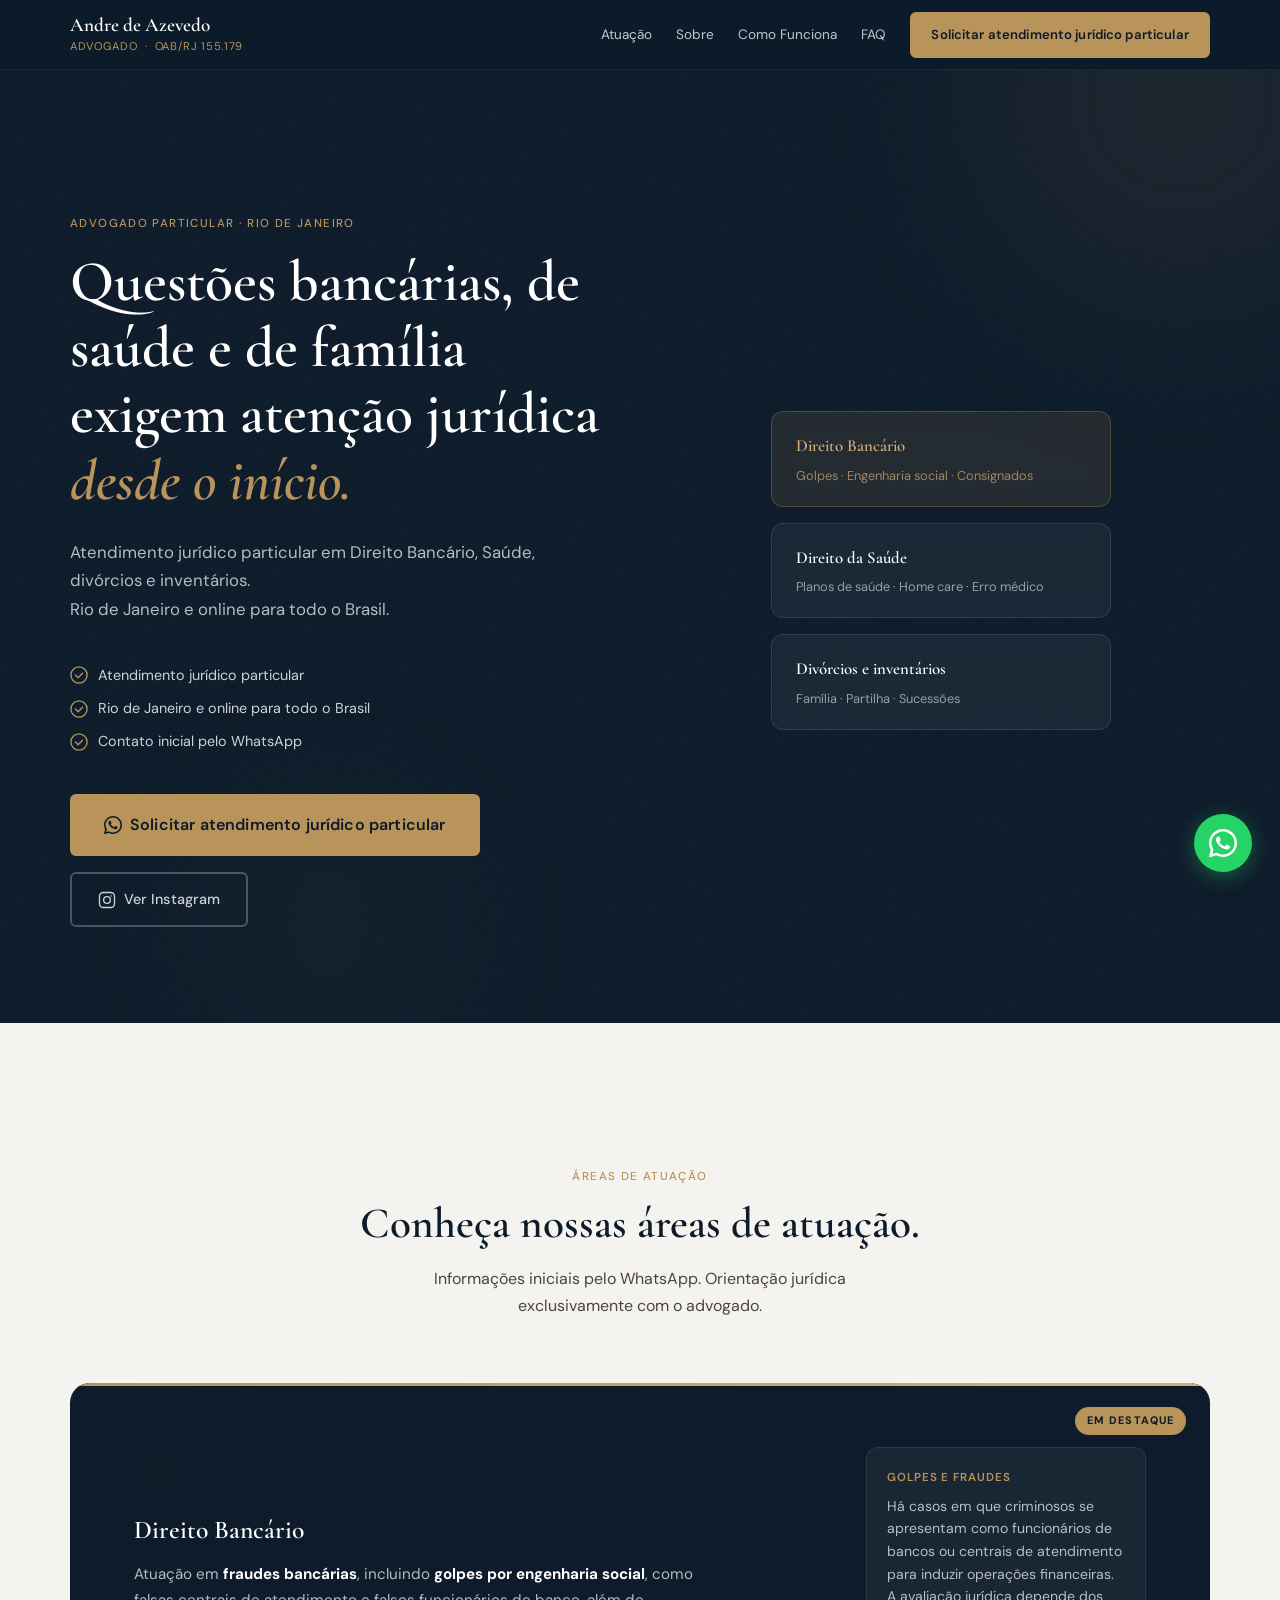
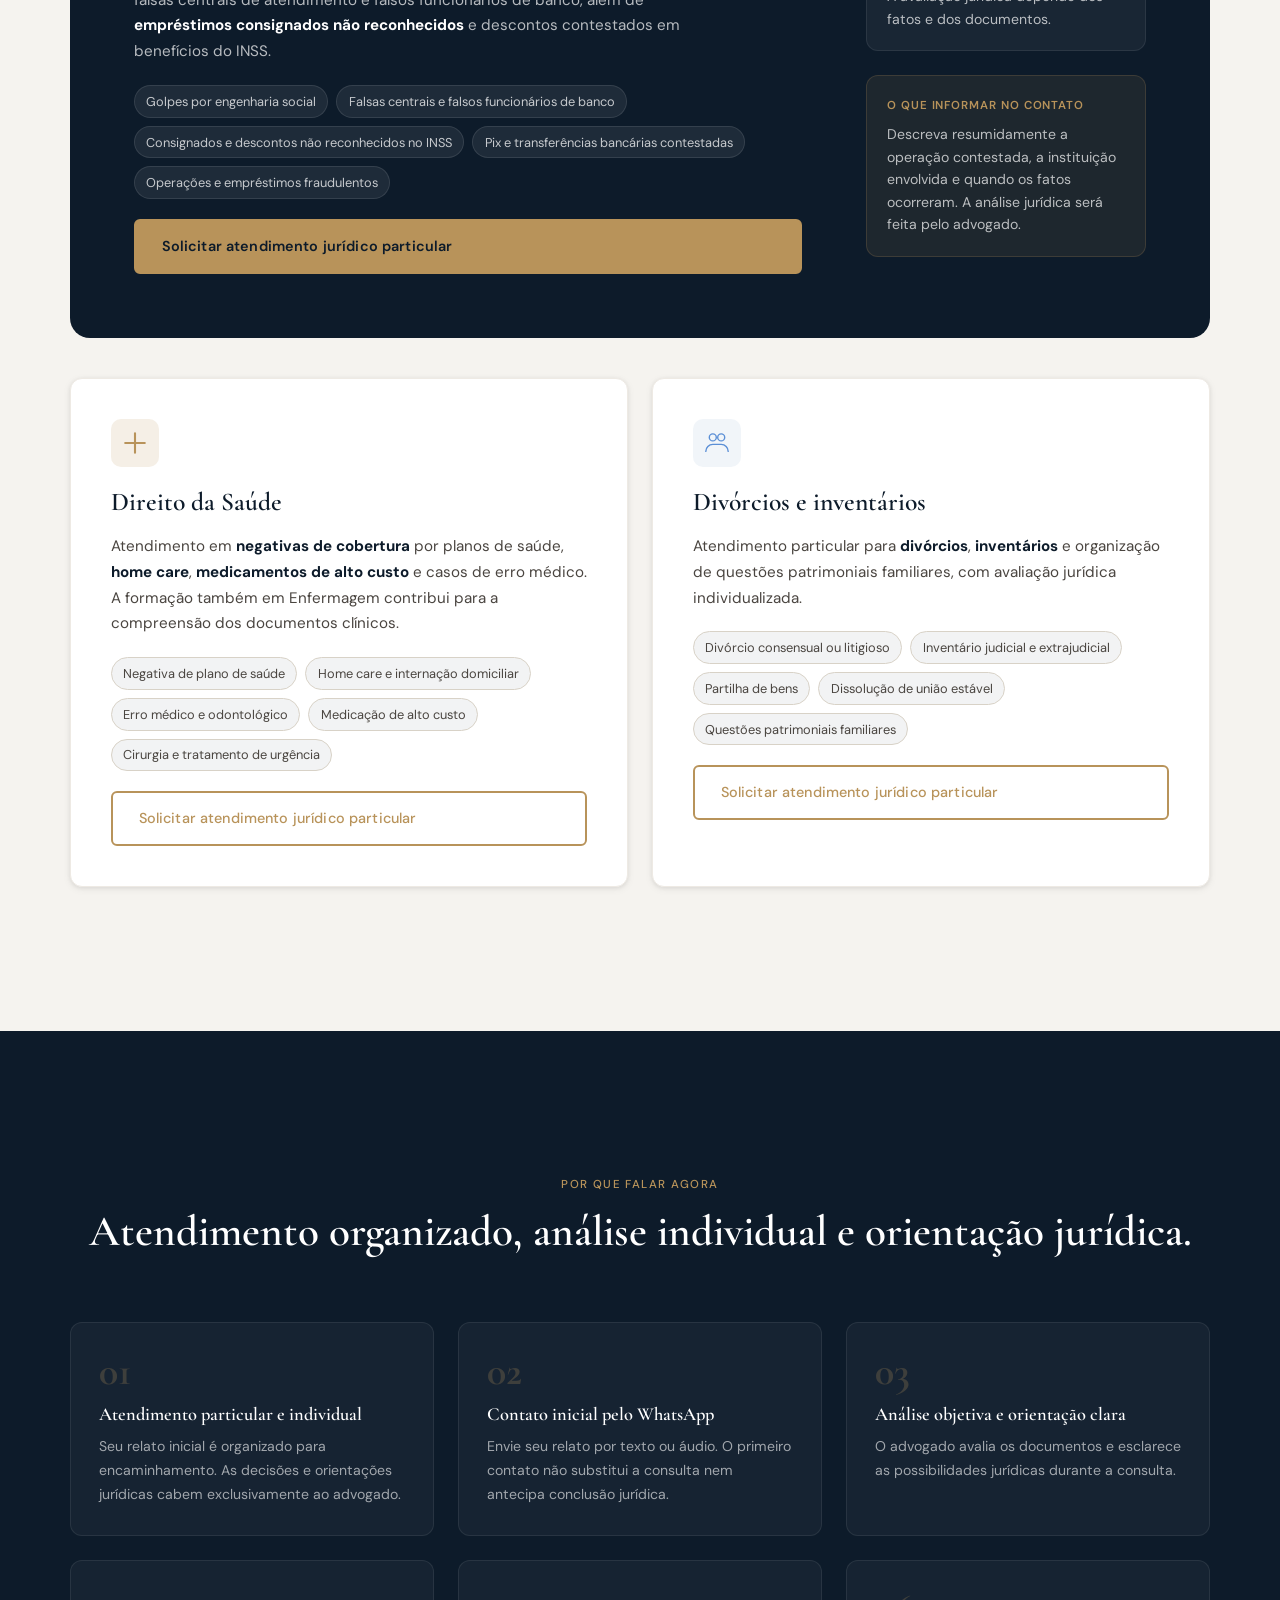
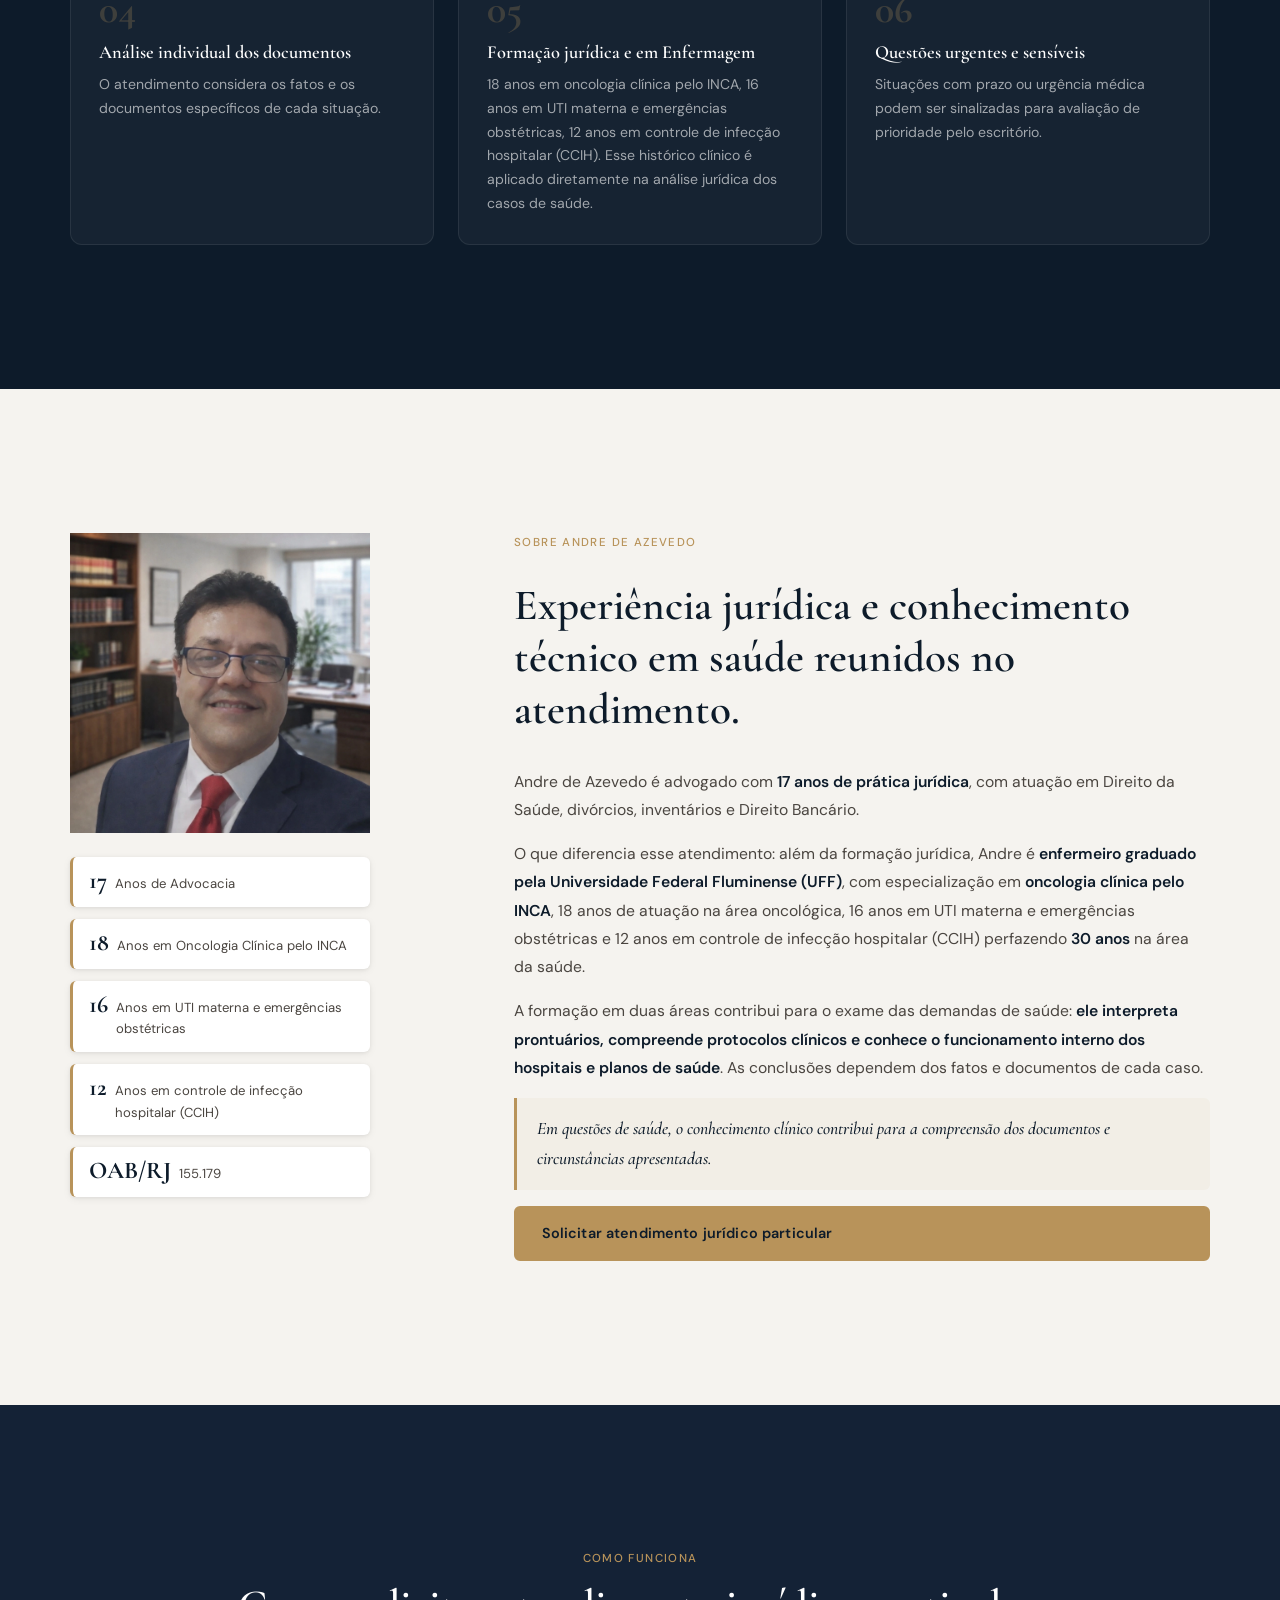
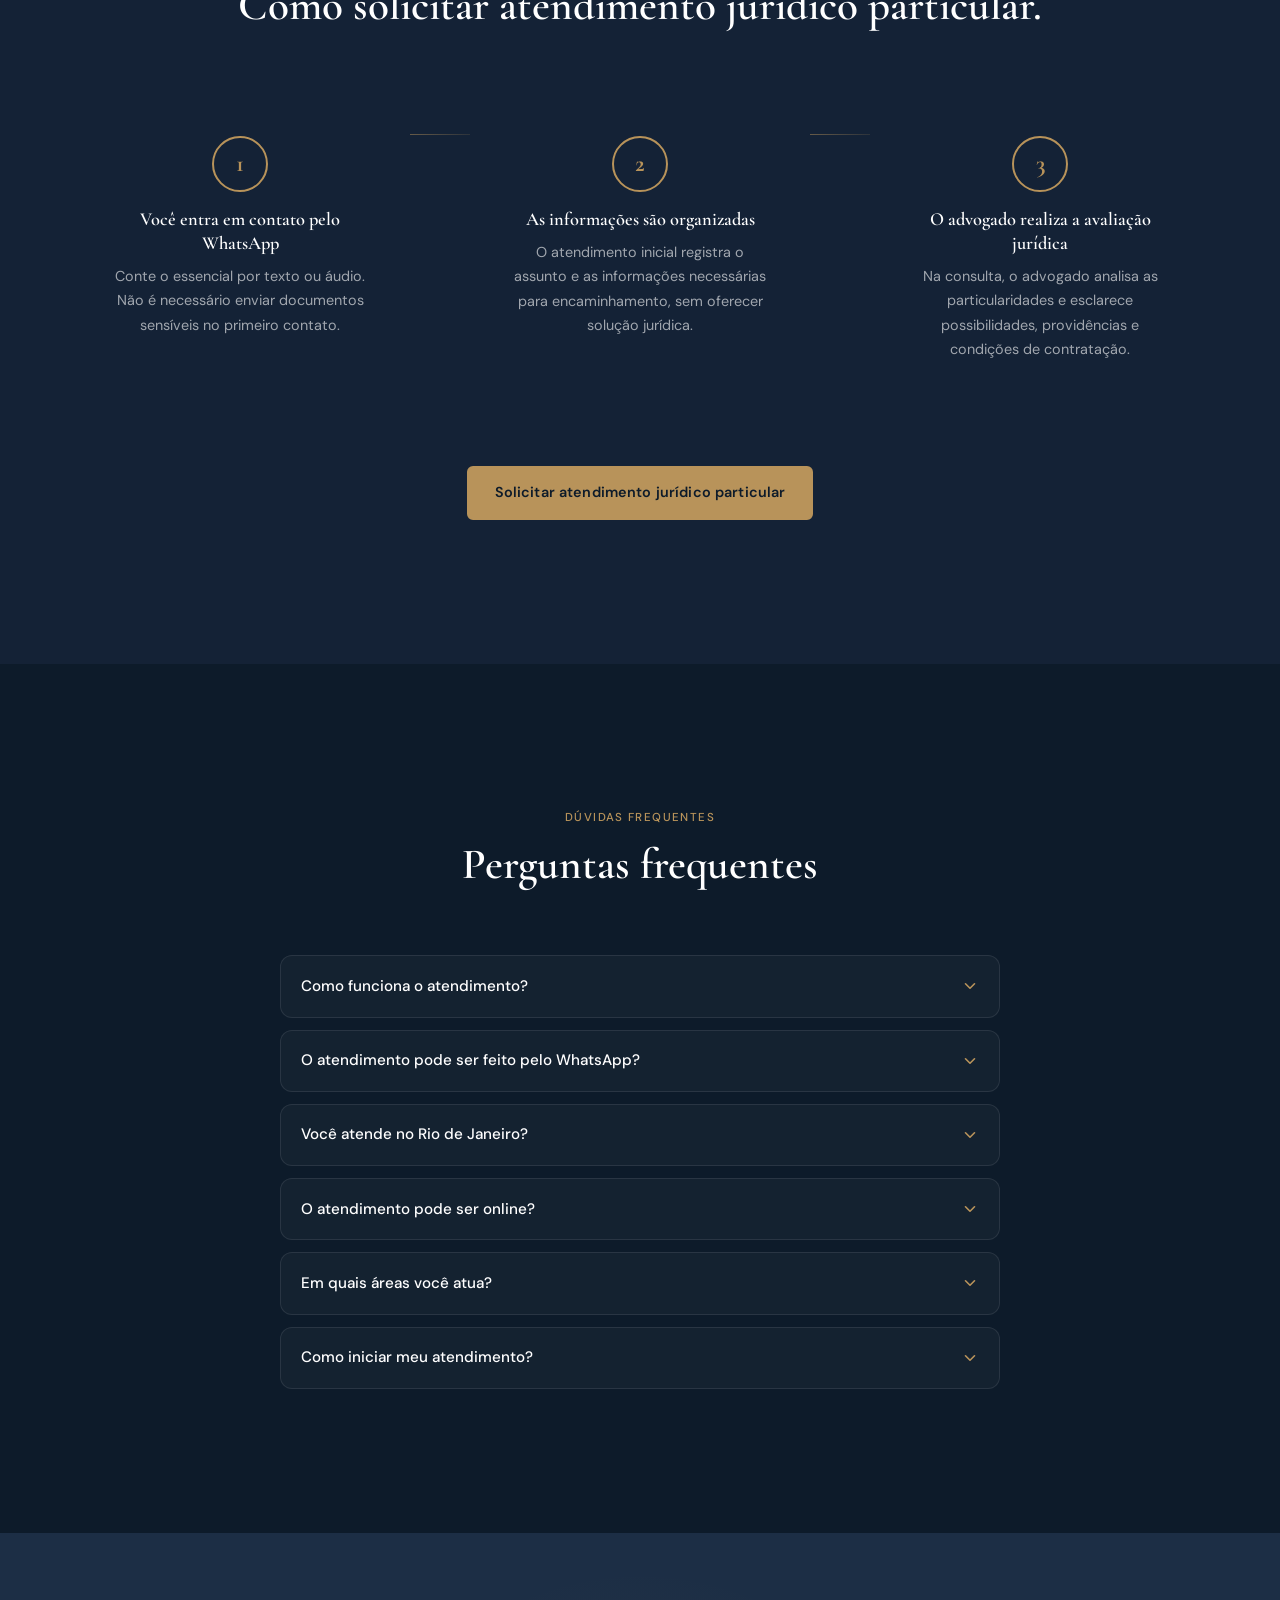
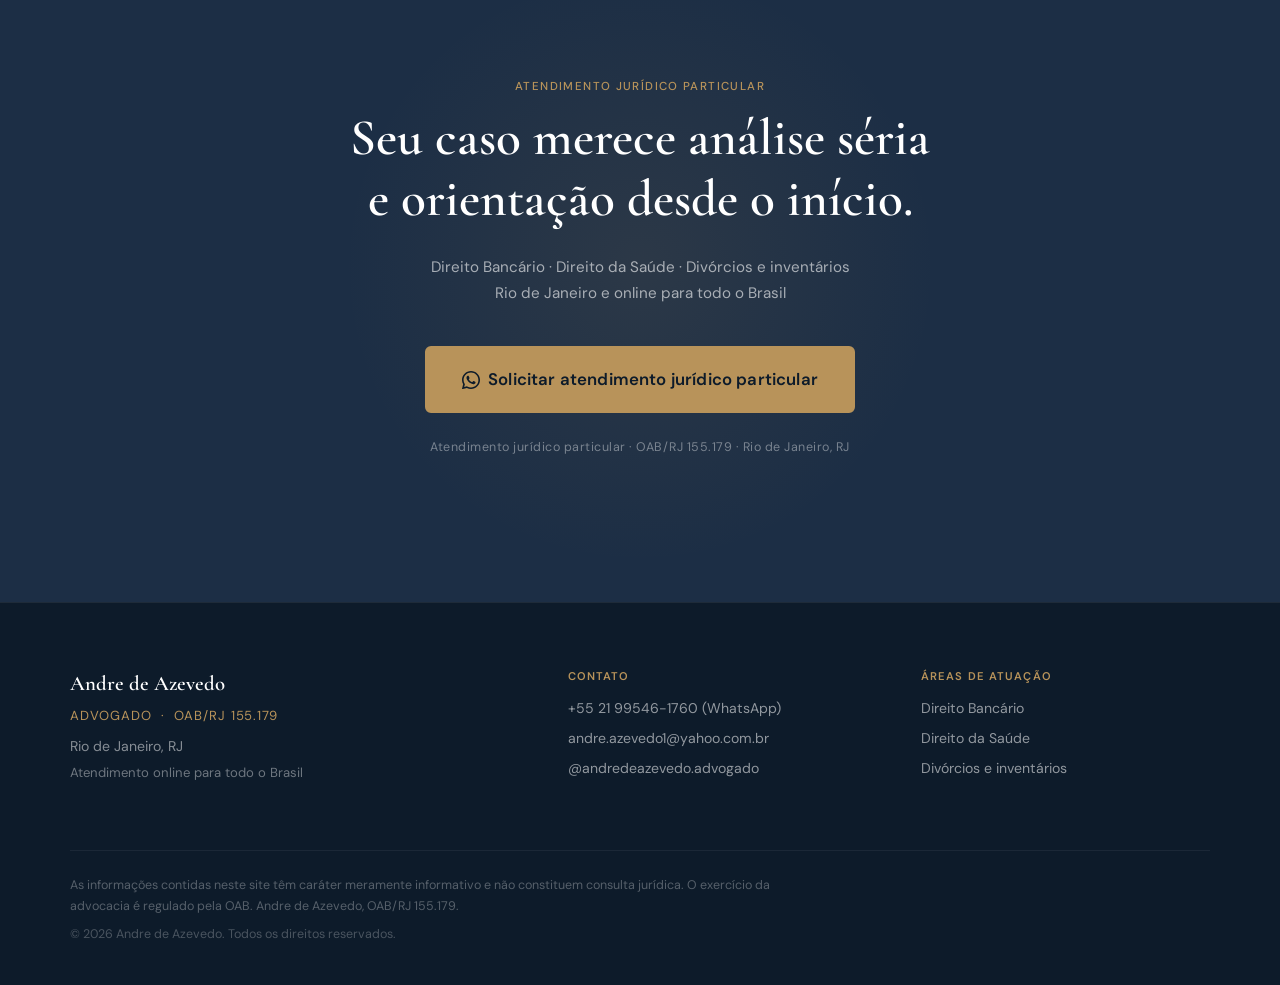
==== commit 6d4606e7: "Ordenar links do rodapé pela prioridade comercial" ====
--- a/index.html
+++ b/index.html
@@ -587,9 +587,9 @@
 
 					<div class="footer-areas">
 						<p class="footer-section-label">Áreas de atuação</p>
+						<a href="#bancario" class="footer-link">Direito Bancário</a>
 						<a href="#saude" class="footer-link">Direito da Saúde</a>
-						<a href="#familia" class="footer-link">Direito de Família</a>
-						<a href="#bancario" class="footer-link">Direito Bancário</a>
+						<a href="#familia" class="footer-link">Divórcios e inventários</a>
 					</div>
 				</div>
 
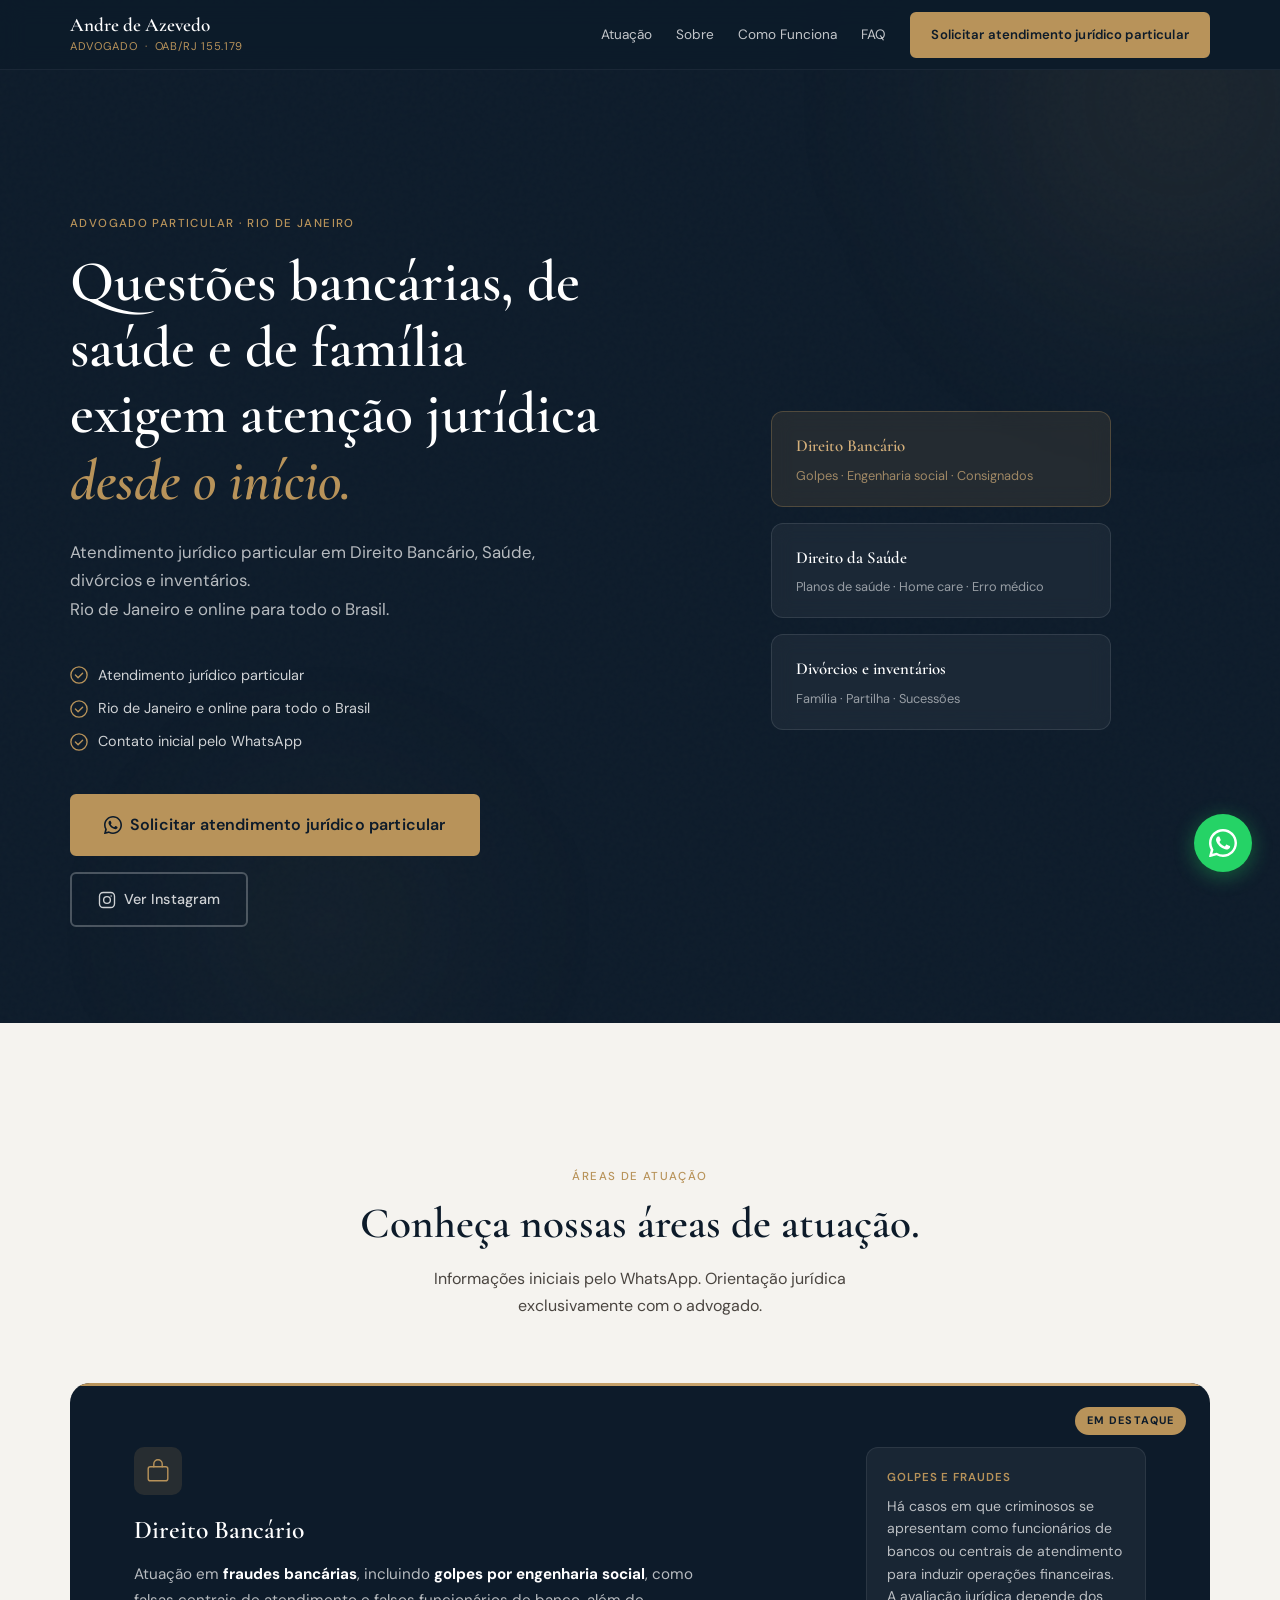
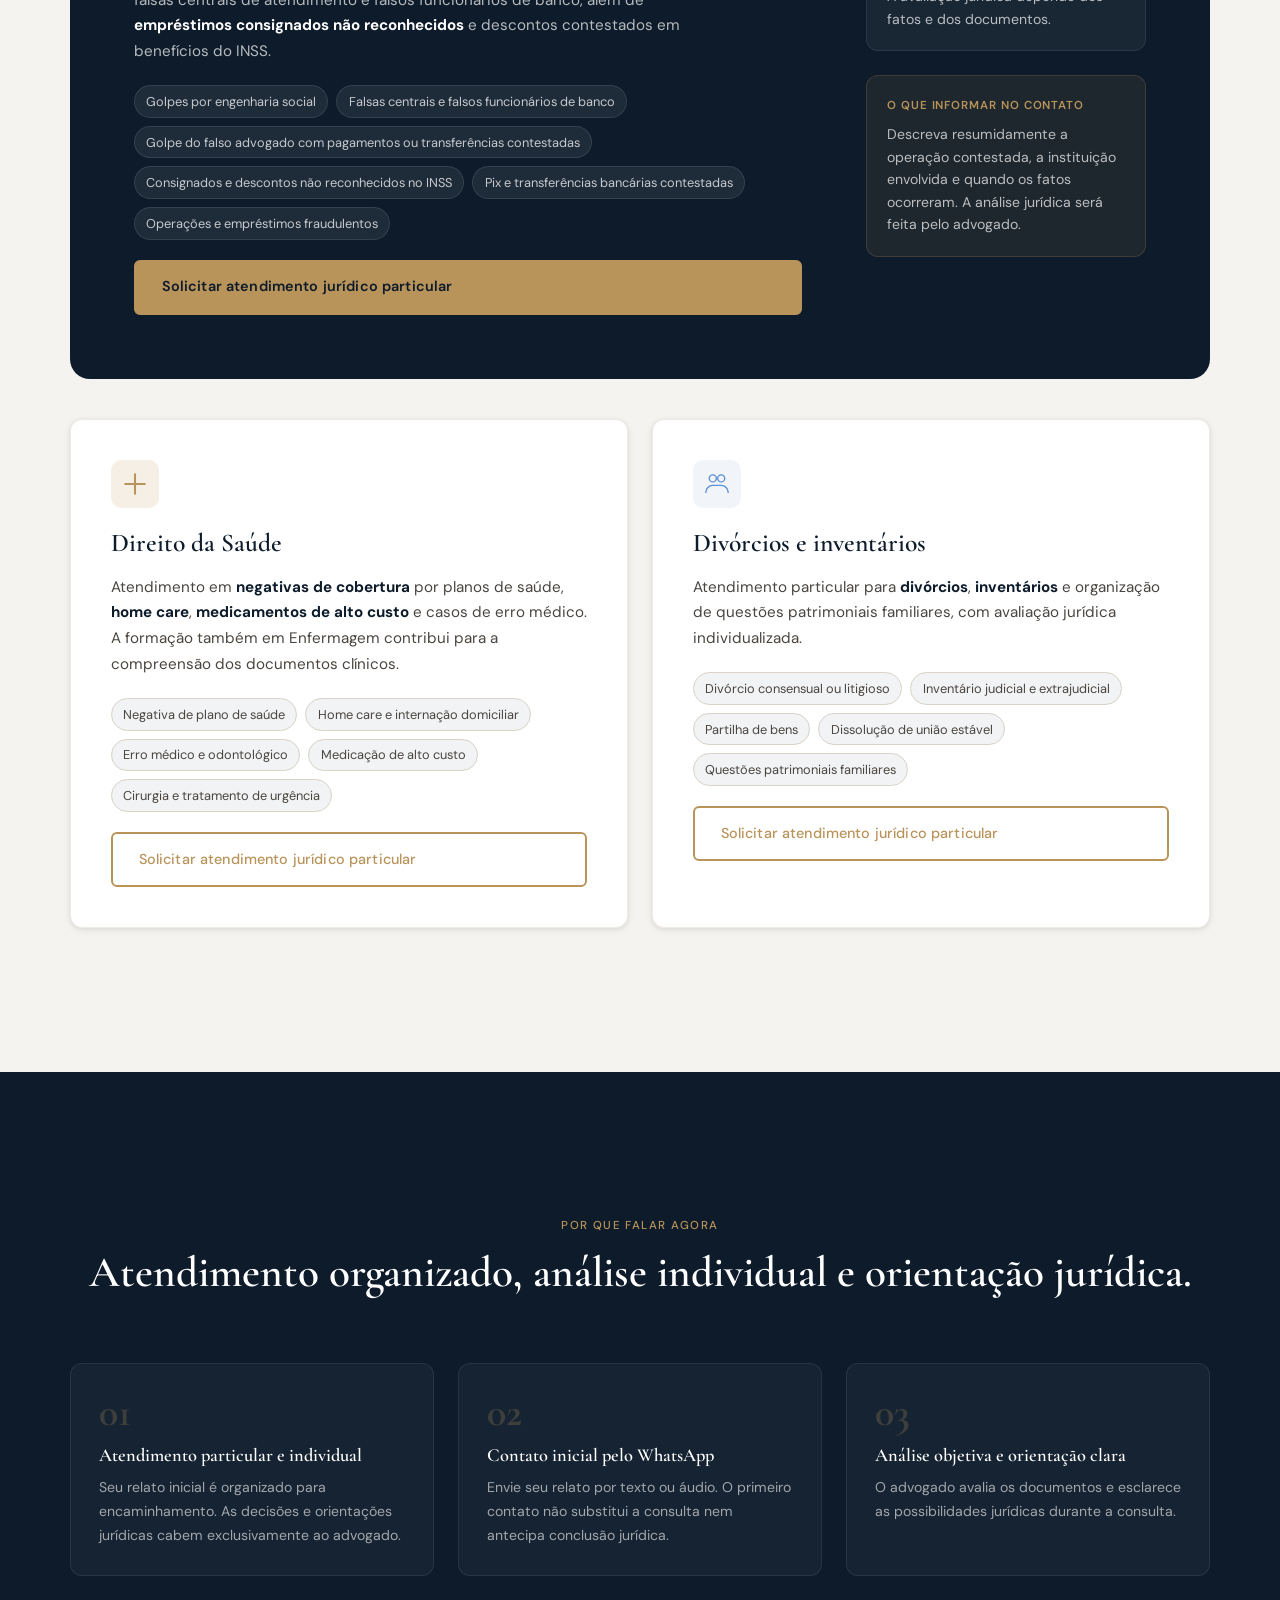
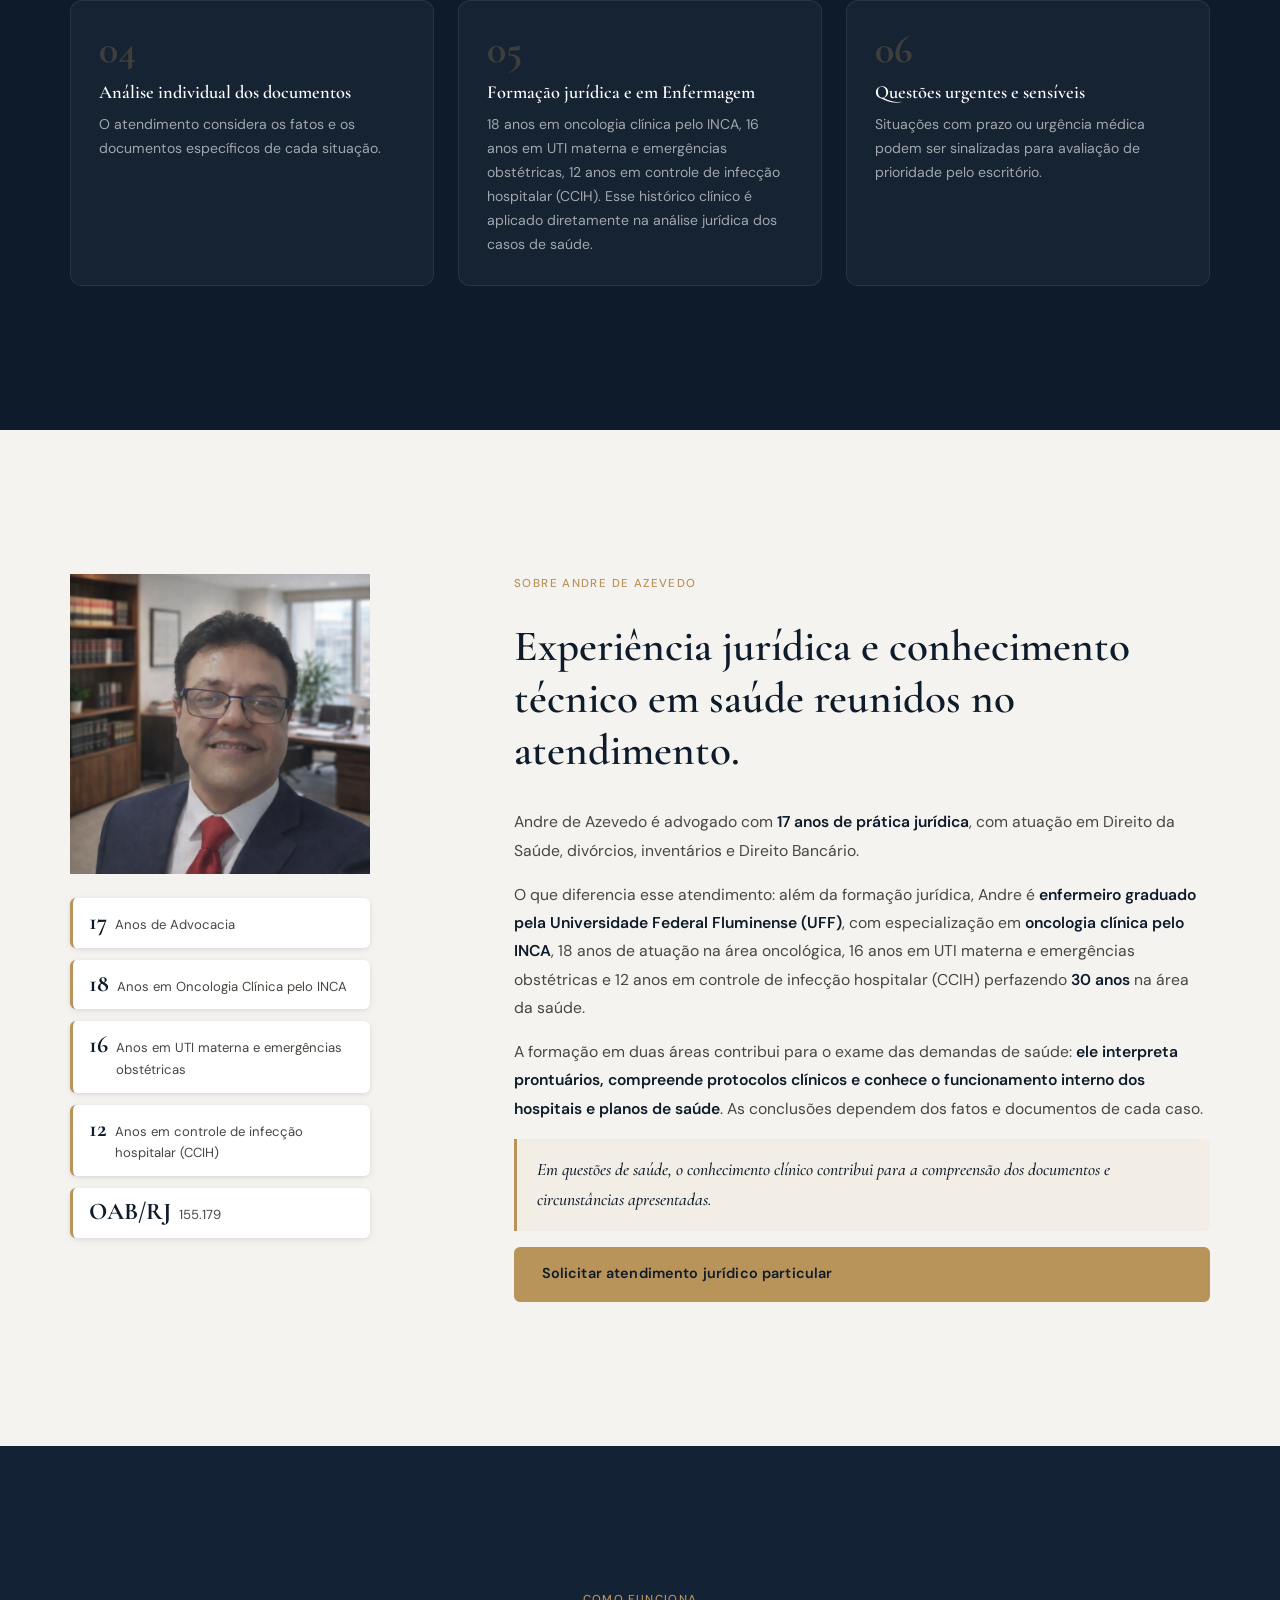
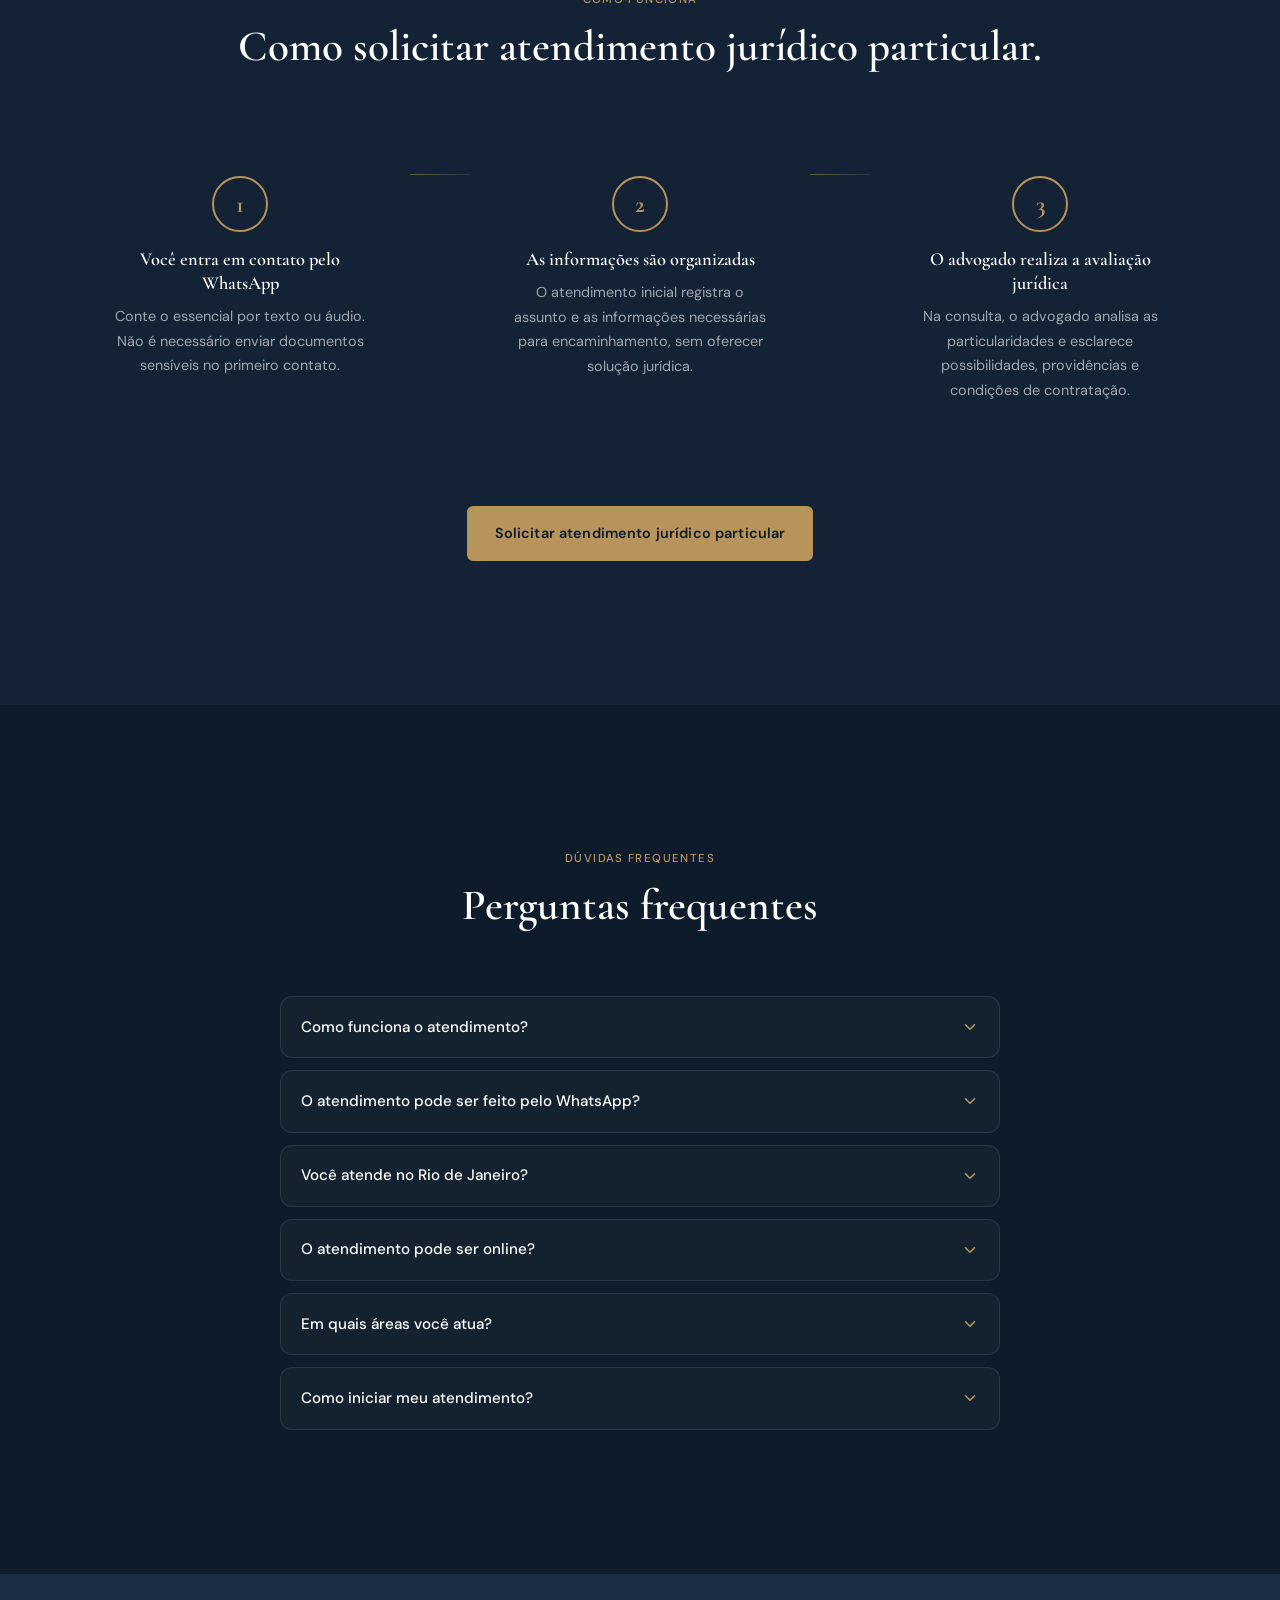
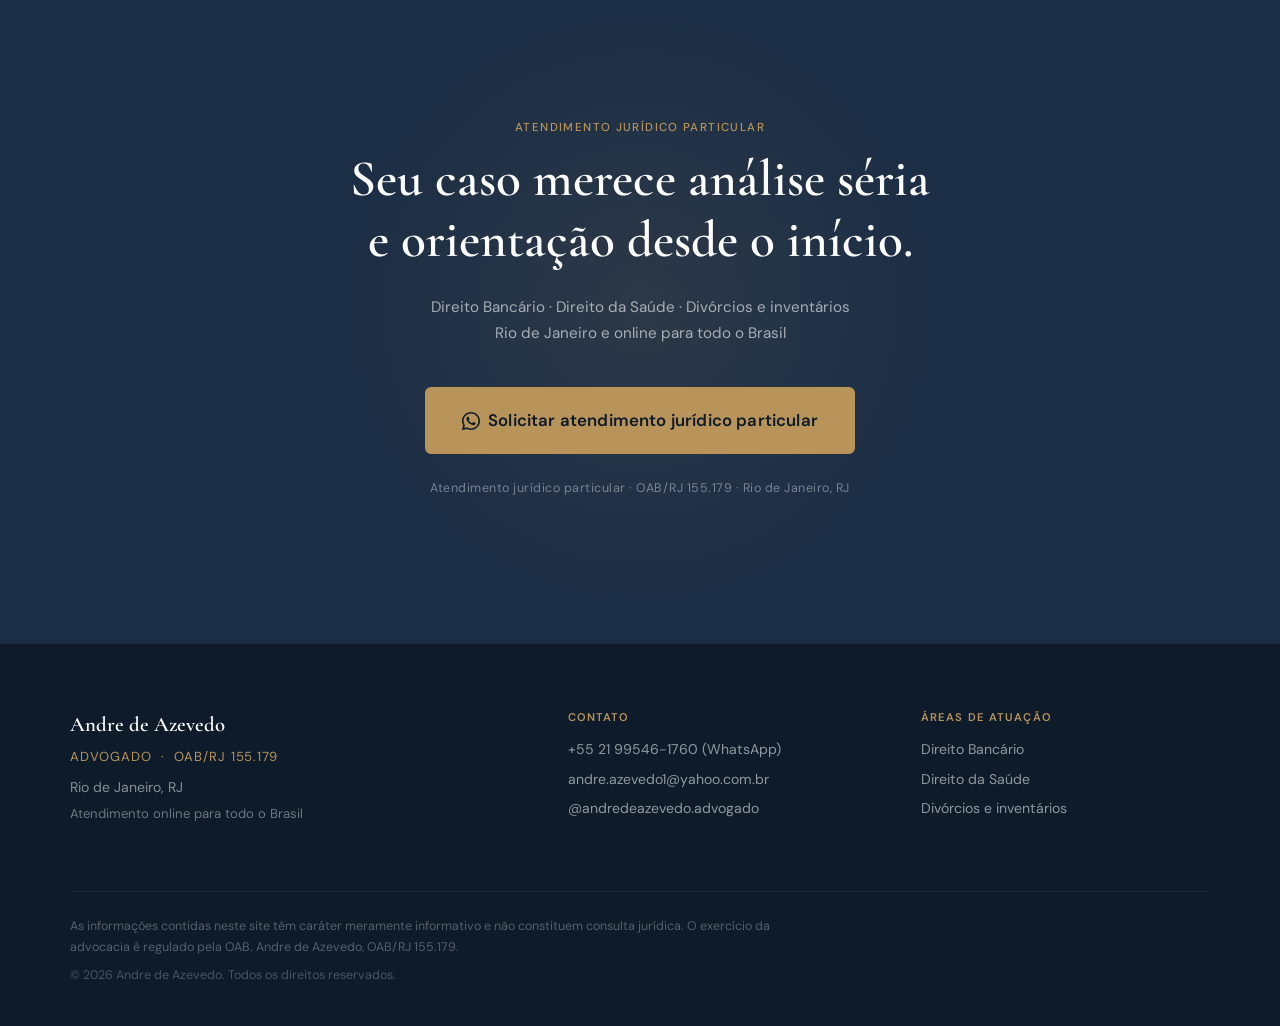
==== commit 09b9f23c: "Incluir golpe do falso advogado entre as fraudes financeiras atendidas" ====
--- a/index.html
+++ b/index.html
@@ -252,6 +252,7 @@
 								<ul class="area-cases" aria-label="Casos atendidos em Direito Bancário">
 									<li>Golpes por engenharia social</li>
 									<li>Falsas centrais e falsos funcionários de banco</li>
+									<li>Golpe do falso advogado com pagamentos ou transferências contestadas</li>
 									<li>Consignados e descontos não reconhecidos no INSS</li>
 									<li>Pix e transferências bancárias contestadas</li>
 									<li>Operações e empréstimos fraudulentos</li>
--- a/styles.css
+++ b/styles.css
@@ -484,7 +484,7 @@
   padding-block: var(--space-3xl);
 }
 
-/* Featured – Saúde */
+/* Featured – Direito Bancário */
 .area-featured {
   position: relative;
   background: var(--color-navy);
@@ -566,6 +566,7 @@
   flex-shrink: 0;
 }
 .area-icon svg { width: 28px; height: 28px; }
+.area-icon-banking { background: rgba(184,147,90,.15); color: var(--color-gold); }
 .area-icon-health { background: rgba(184,147,90,.15); color: var(--color-gold); }
 .area-icon-family { background: rgba(30,80,150,.1); color: #5B8FD6; }
 .area-icon-consumer { background: rgba(60,140,80,.1); color: #5BA47A; }
@@ -614,7 +615,7 @@
   border-color: var(--color-gray-200);
 }
 
-/* Area grid (família + consumidor) */
+/* Area grid (saúde + família) */
 .area-grid {
   display: grid;
   grid-template-columns: 1fr 1fr;
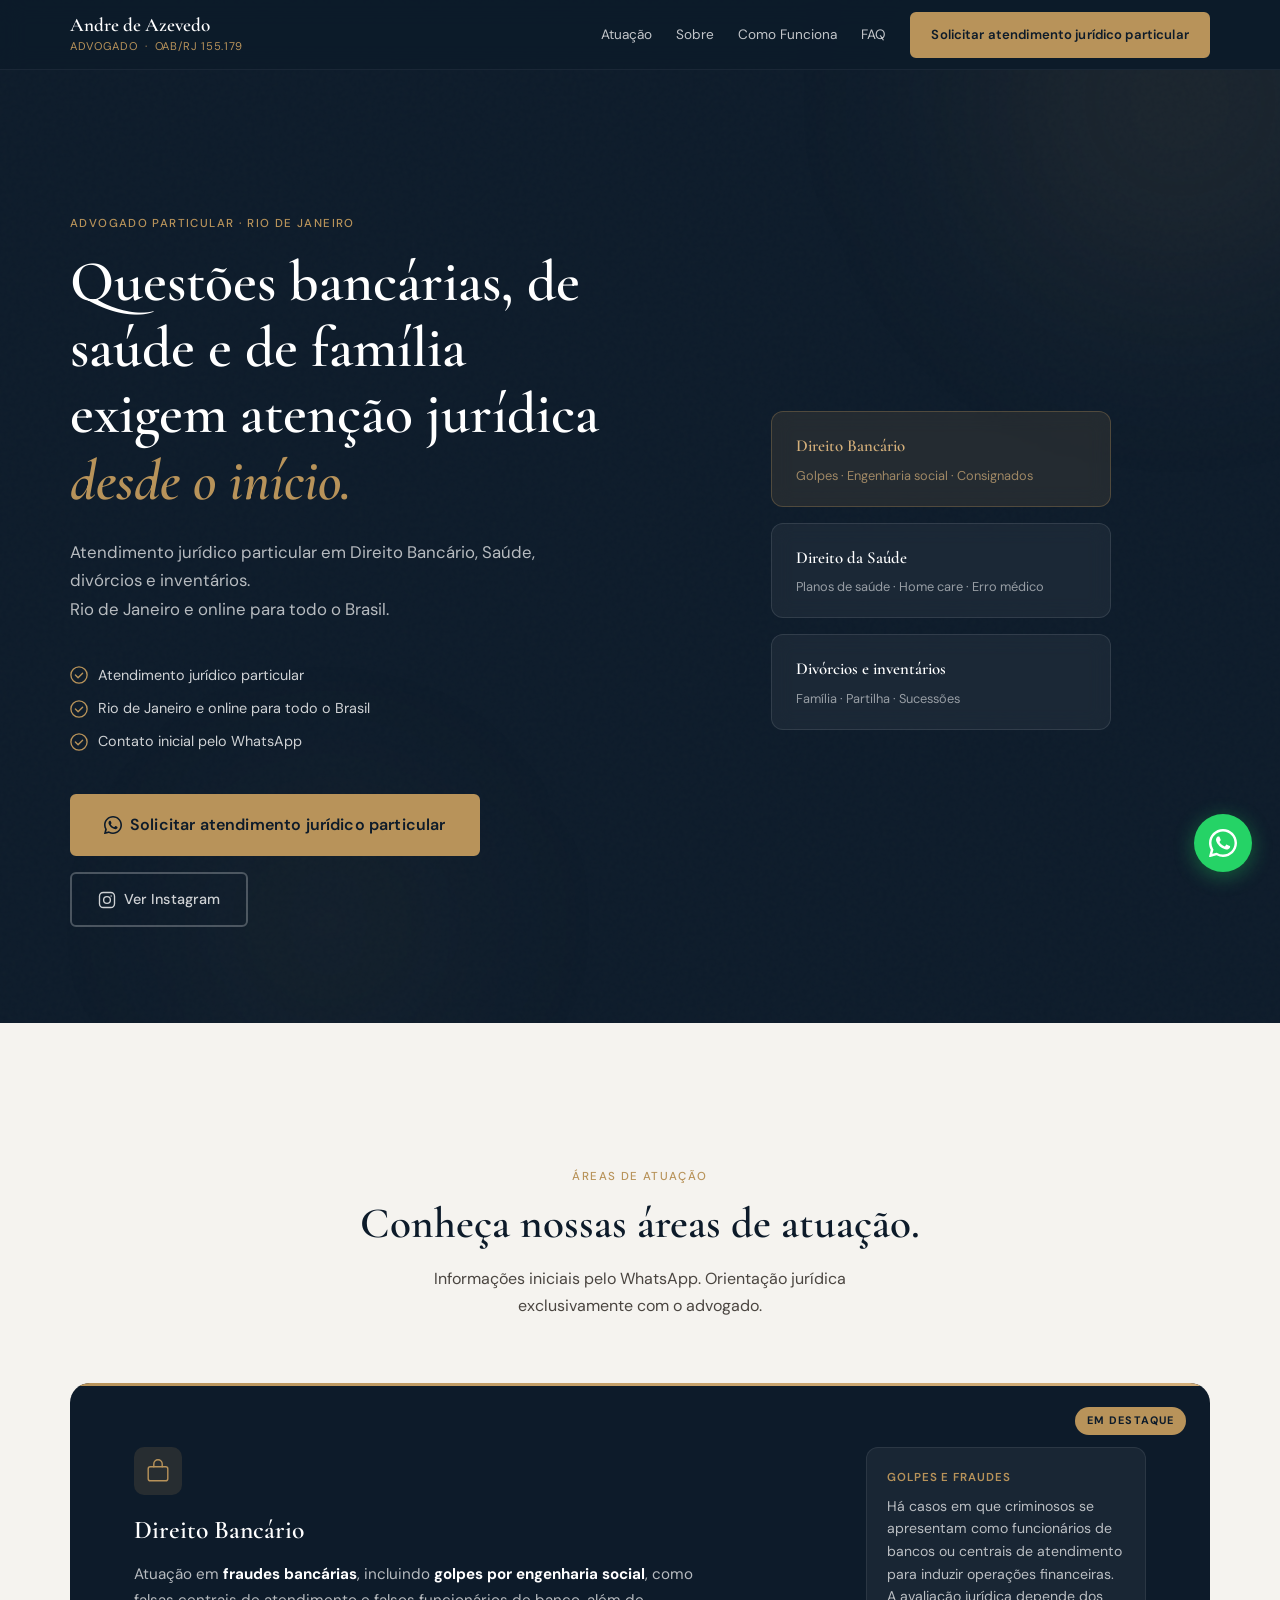
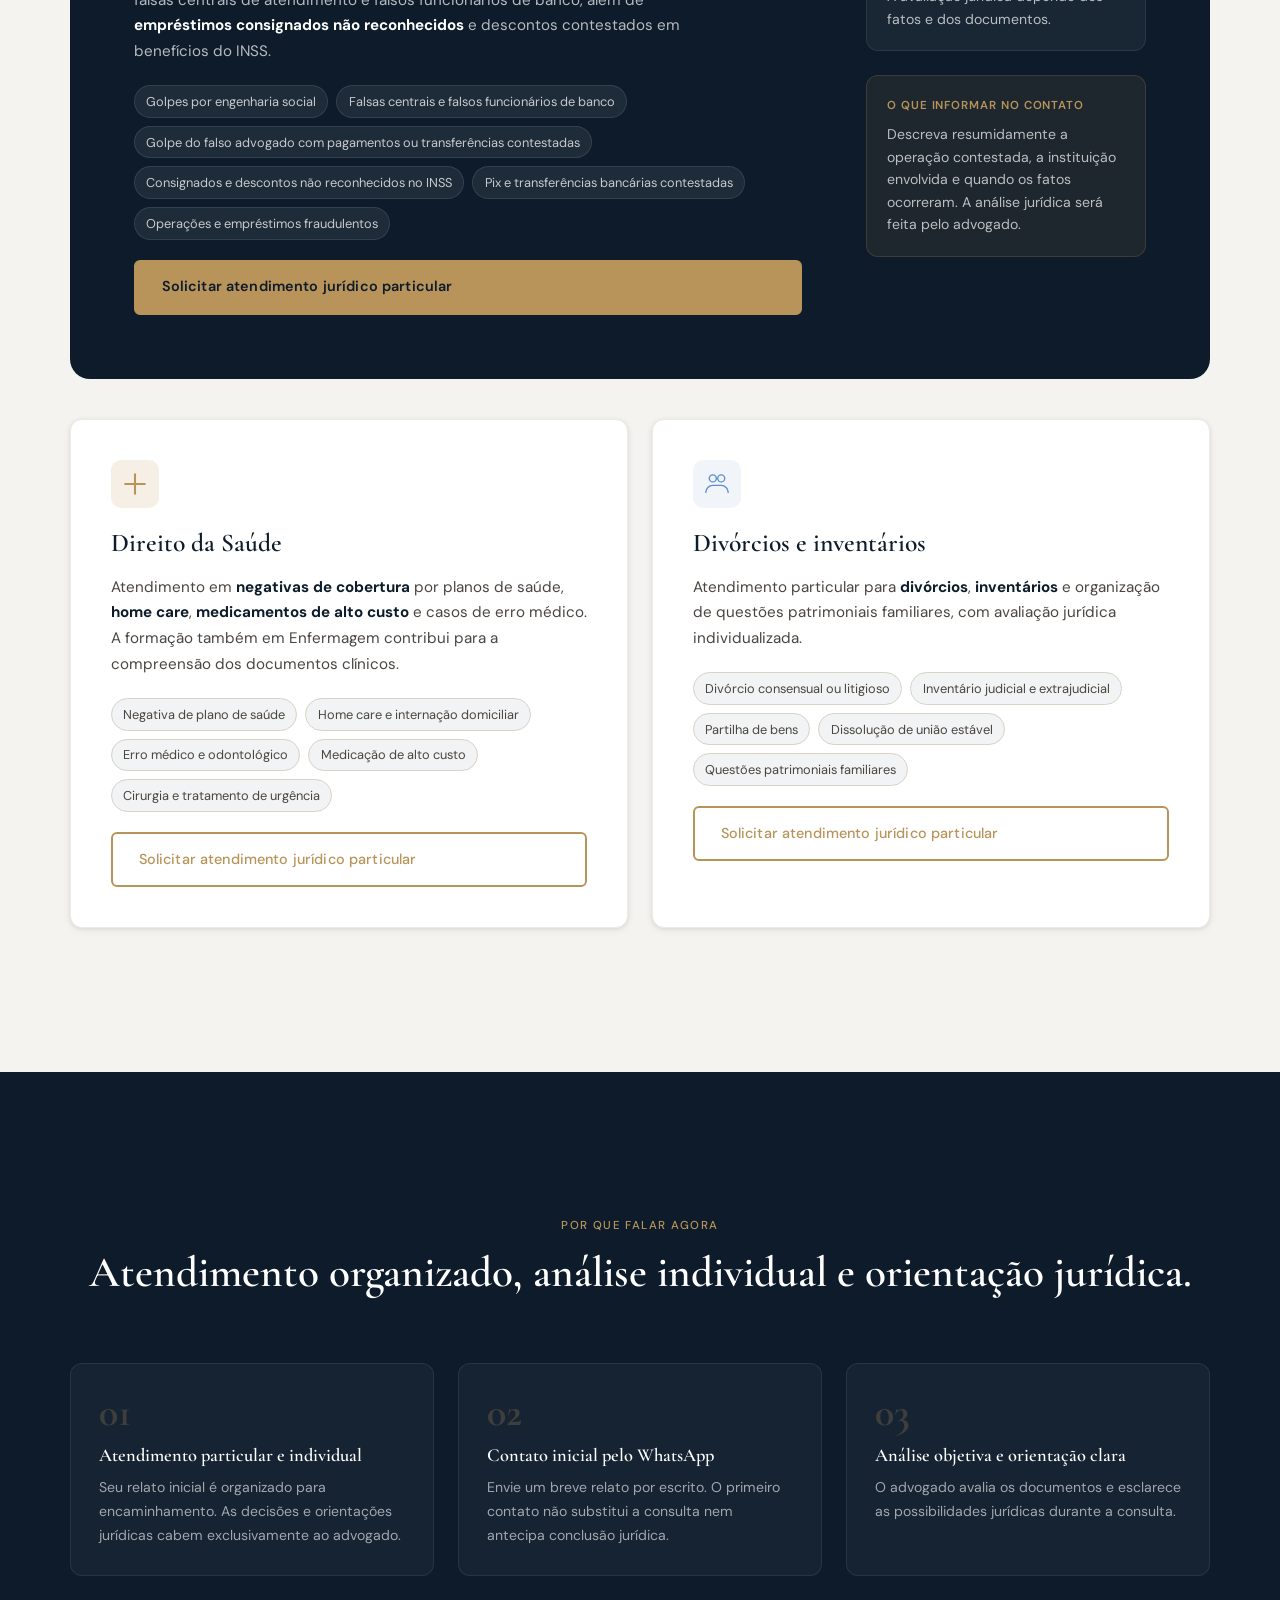
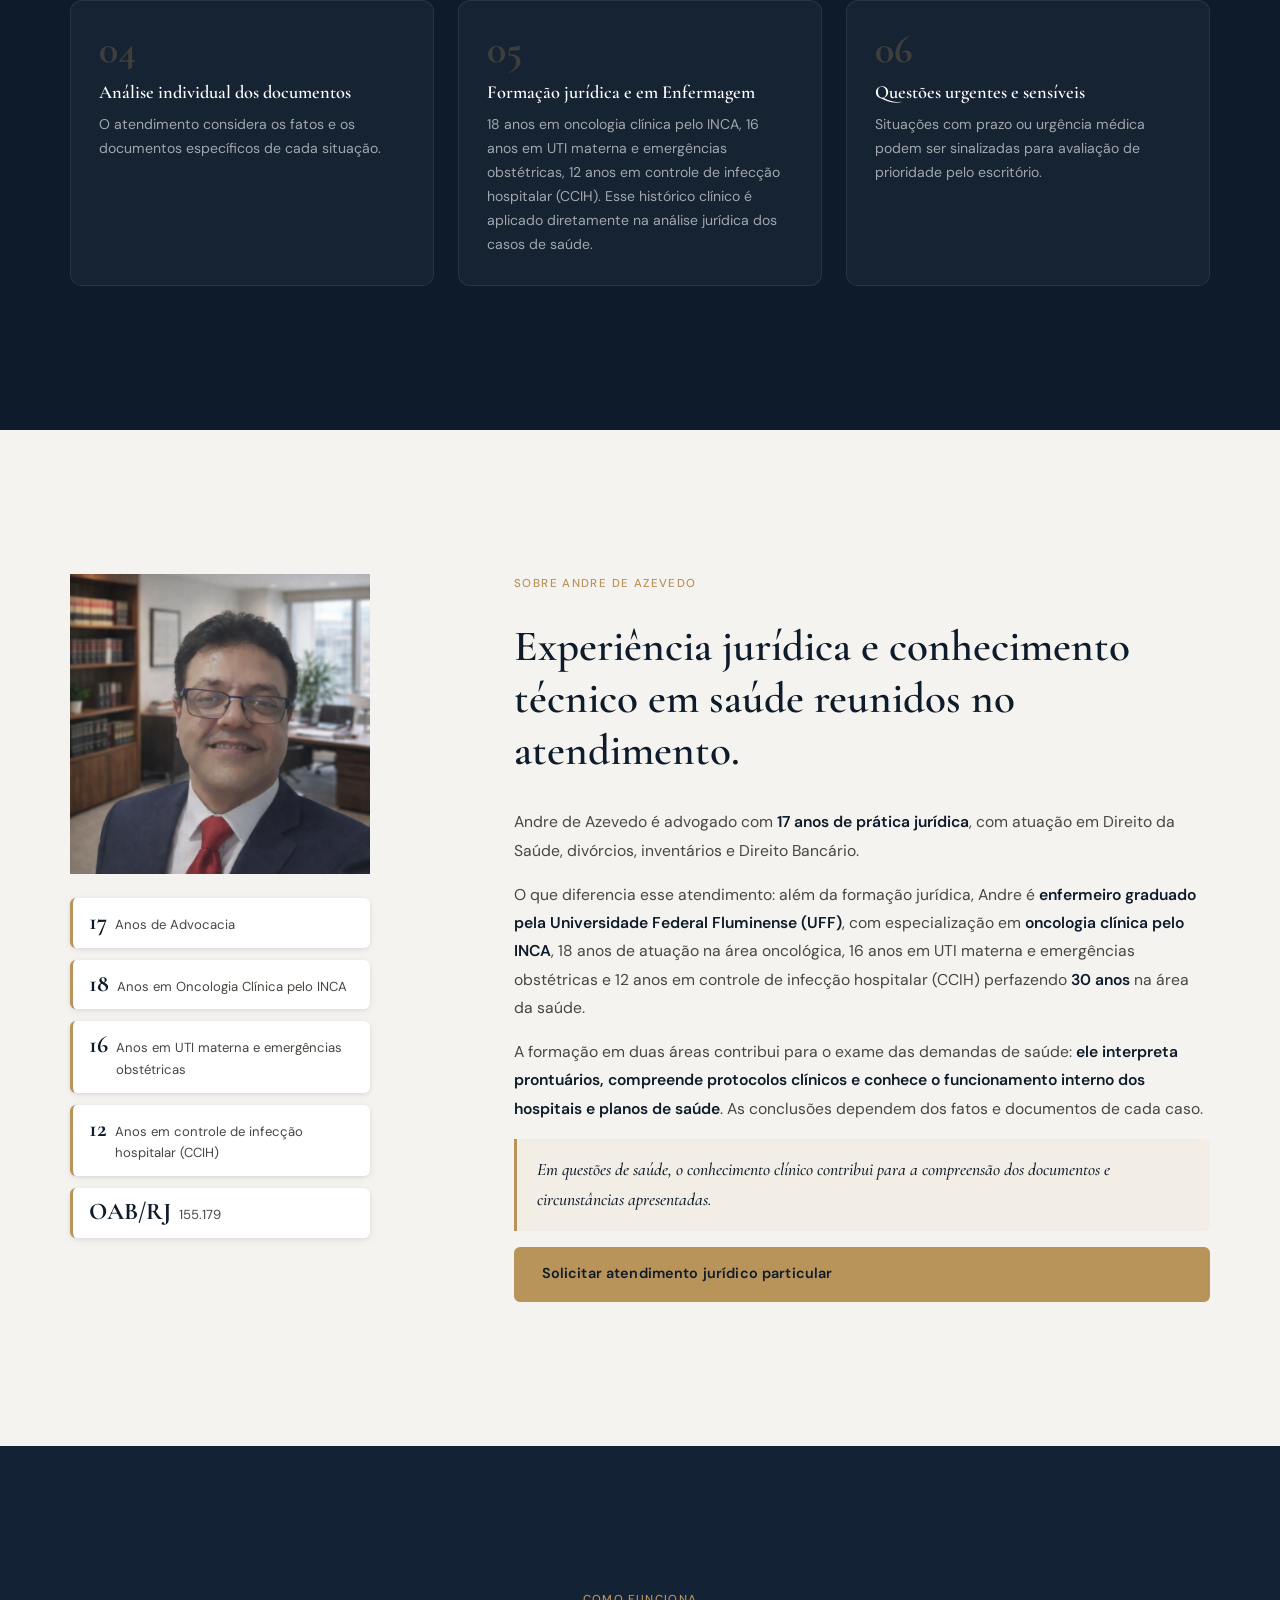
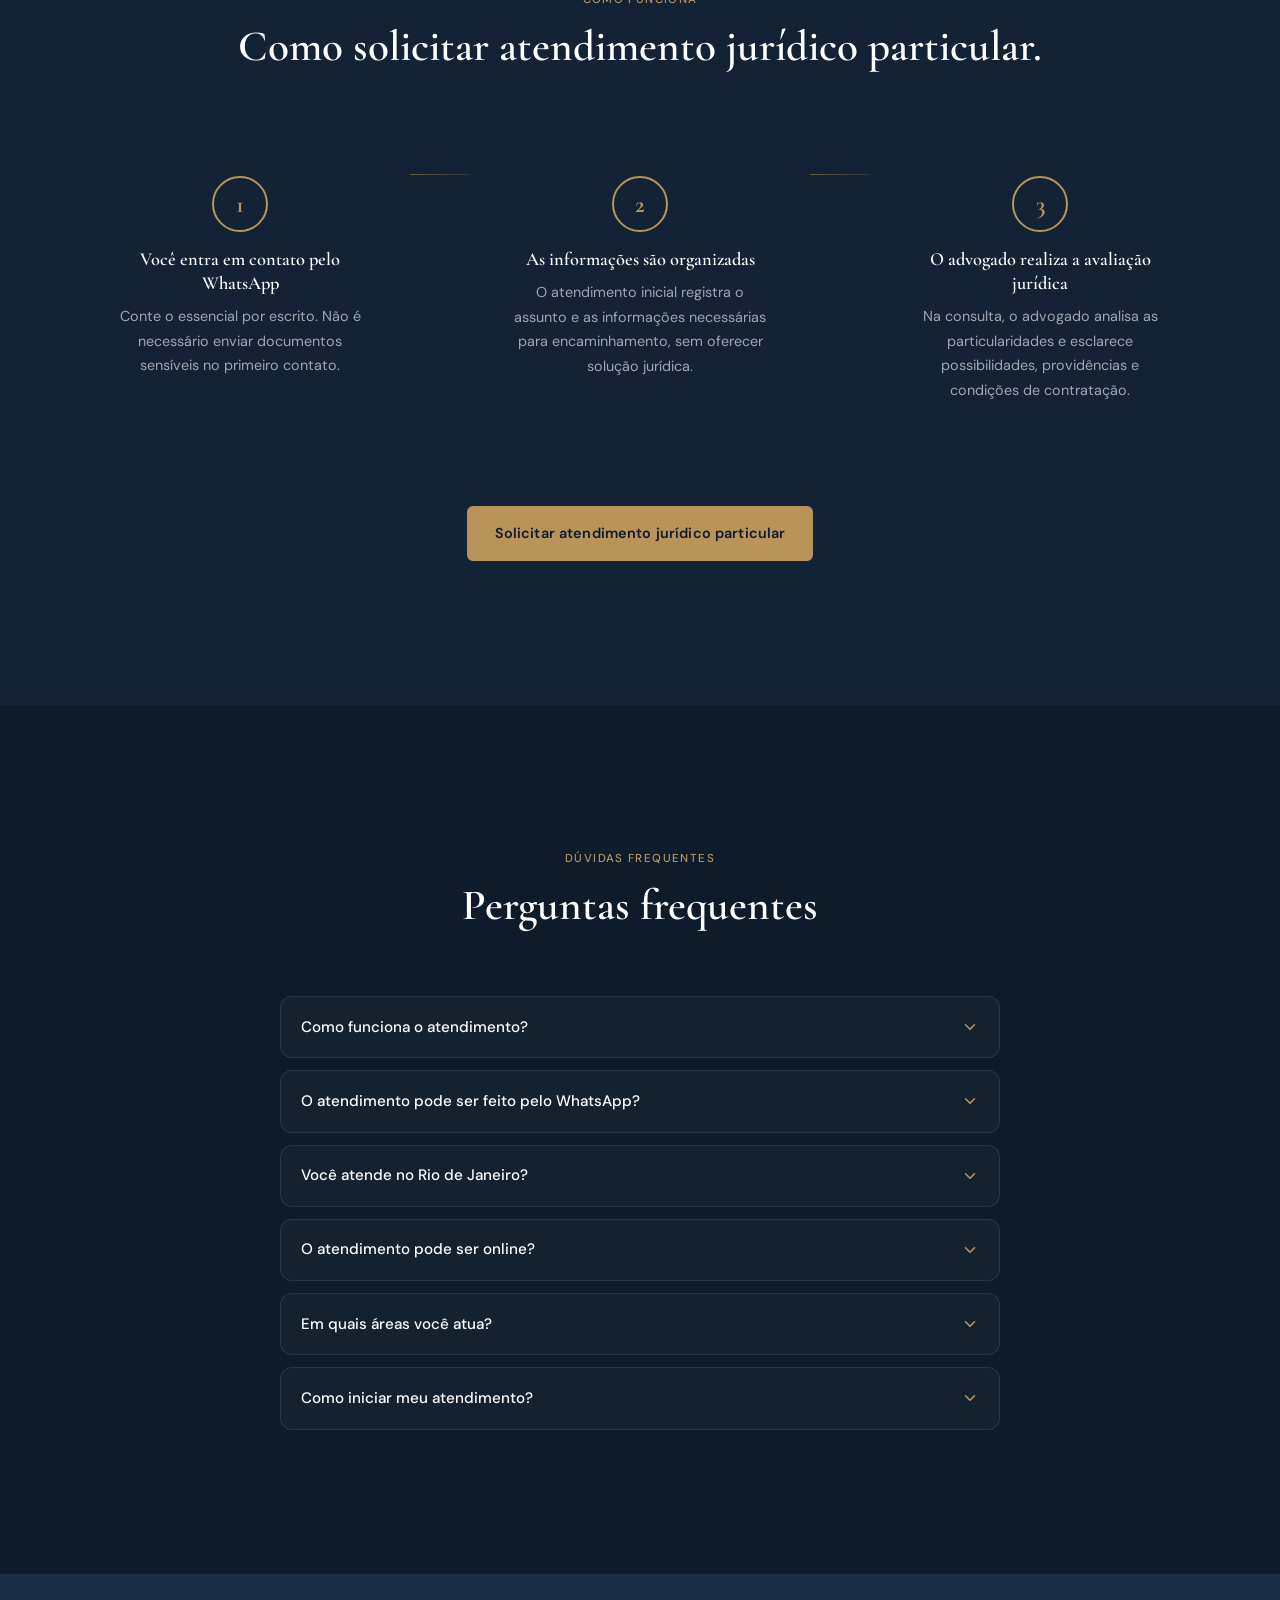
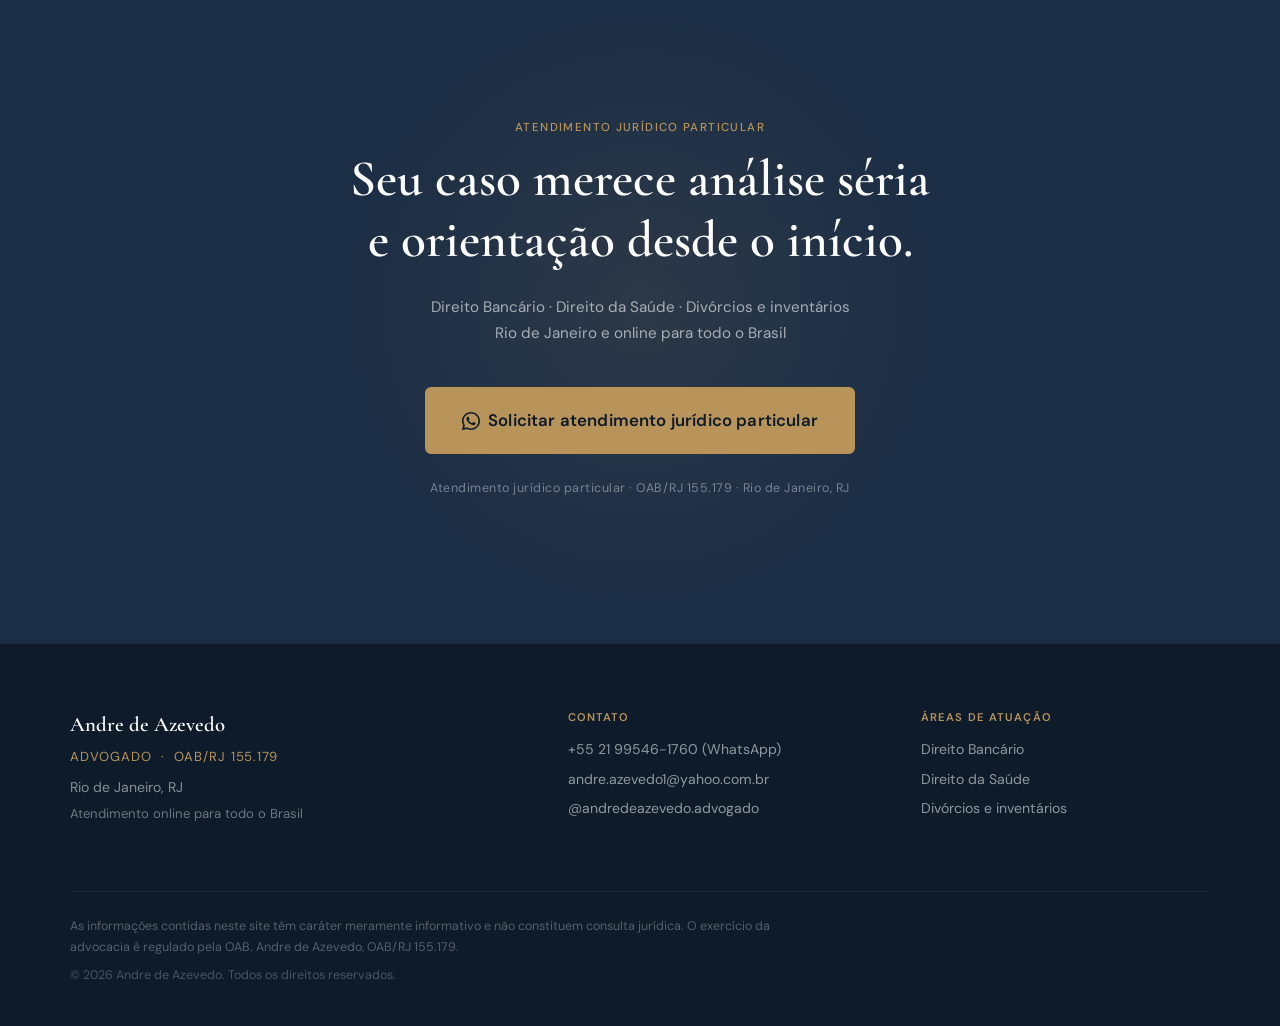
==== commit 643b83b7: "Preparar site para triagem escrita e consolidar campanha bancaria sem ativacao" ====
--- a/index.html
+++ b/index.html
@@ -47,6 +47,15 @@
     gtag('config', 'G-XXXXXXXXXX');
   </script>
   -->
+
+		<!-- Google Ads: acompanhamento de cliques no WhatsApp (não equivale a contato efetivo) -->
+		<script async src="https://www.googletagmanager.com/gtag/js?id=AW-17997476689"></script>
+		<script>
+			window.dataLayer = window.dataLayer || [];
+			function gtag(){dataLayer.push(arguments);}
+			gtag('js', new Date());
+			gtag('config', 'AW-17997476689');
+		</script>
 
 		<!-- Meta Pixel -->
 		<!--
@@ -334,7 +343,7 @@
 						<div class="why-card">
 							<div class="why-num" aria-hidden="true">02</div>
 							<h3 class="why-title">Contato inicial pelo WhatsApp</h3>
-							<p class="why-desc">Envie seu relato por texto ou áudio. O primeiro contato não substitui a consulta nem antecipa conclusão jurídica.</p>
+							<p class="why-desc">Envie um breve relato por escrito. O primeiro contato não substitui a consulta nem antecipa conclusão jurídica.</p>
 						</div>
 						<div class="why-card">
 							<div class="why-num" aria-hidden="true">03</div>
@@ -432,7 +441,7 @@
 						<div class="step-item">
 							<div class="step-num" aria-hidden="true">1</div>
 							<h3 class="step-title">Você entra em contato pelo WhatsApp</h3>
-							<p class="step-desc">Conte o essencial por texto ou áudio. Não é necessário enviar documentos sensíveis no primeiro contato.</p>
+							<p class="step-desc">Conte o essencial por escrito. Não é necessário enviar documentos sensíveis no primeiro contato.</p>
 						</div>
 						<div class="step-connector" aria-hidden="true"></div>
 						<div class="step-item">
@@ -486,7 +495,7 @@
 								<svg class="faq-chevron" viewBox="0 0 20 20" aria-hidden="true"><path d="M5 7.5l5 5 5-5" stroke="currentColor" stroke-width="1.8" stroke-linecap="round" stroke-linejoin="round" fill="none"/></svg>
 							</button>
 							<div class="faq-answer" id="faq-2" hidden>
-								Sim. É possível enviar mensagens escritas e áudios. O atendimento poderá continuar por videochamada ou presencialmente, conforme disponibilidade.
+								Sim. Para iniciar o atendimento, envie um breve relato por escrito. O atendimento poderá continuar por videochamada ou presencialmente, conforme disponibilidade.
 							</div>
 						</div>
 
@@ -620,3 +629,4 @@
 		<script src="script.js"></script>
 	</body>
 </html>
+
